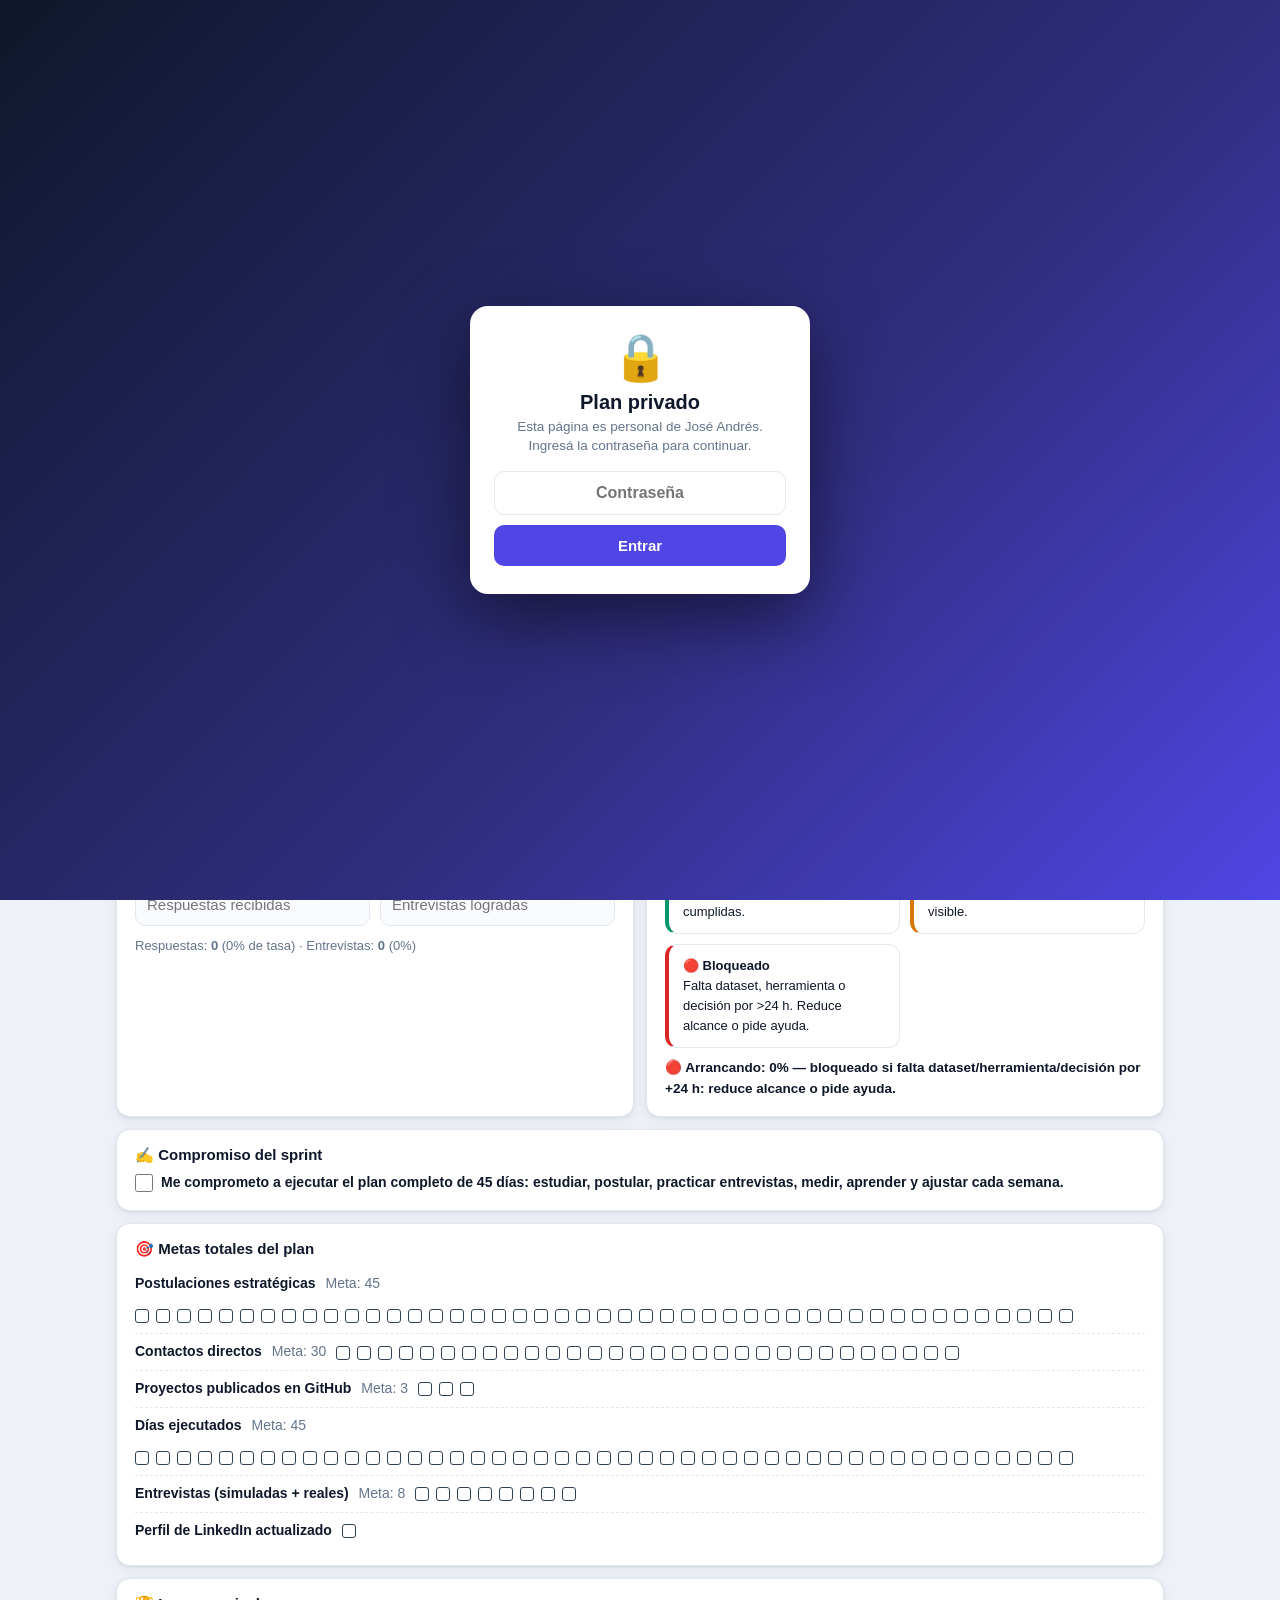
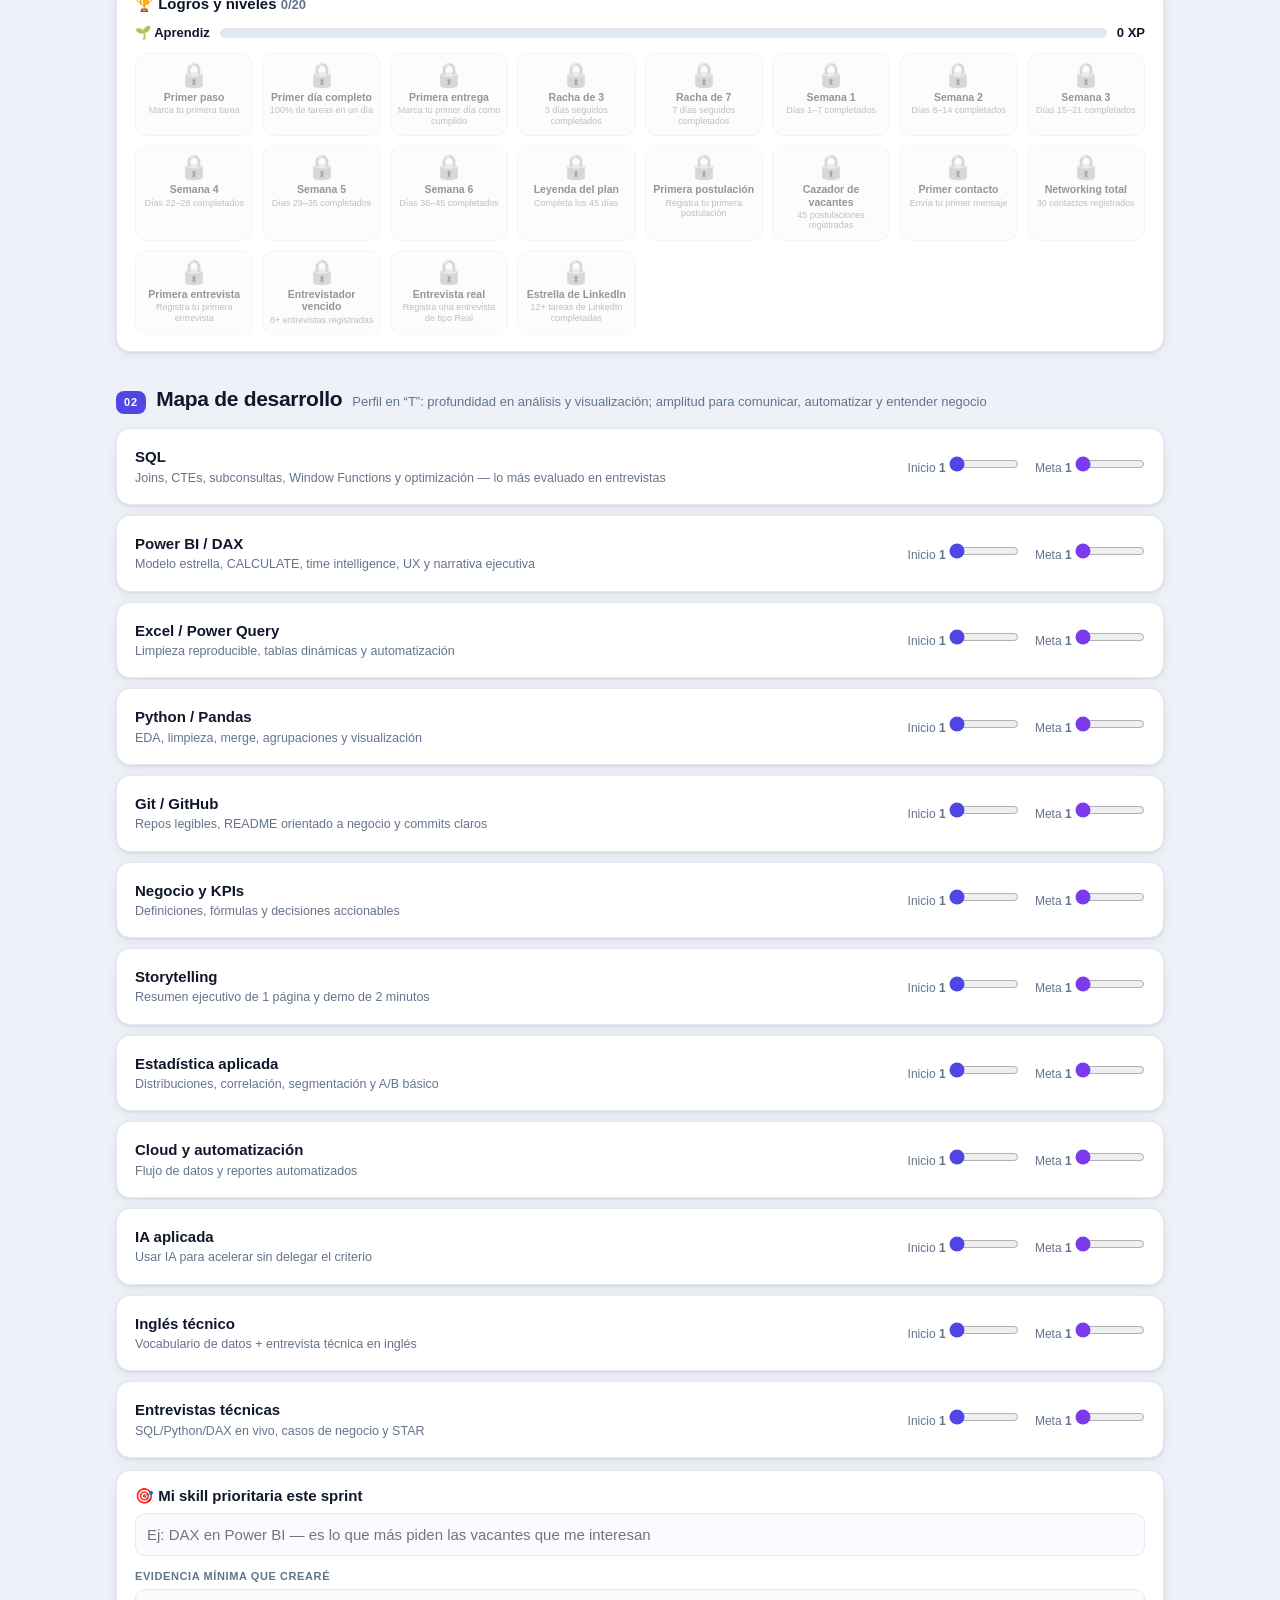
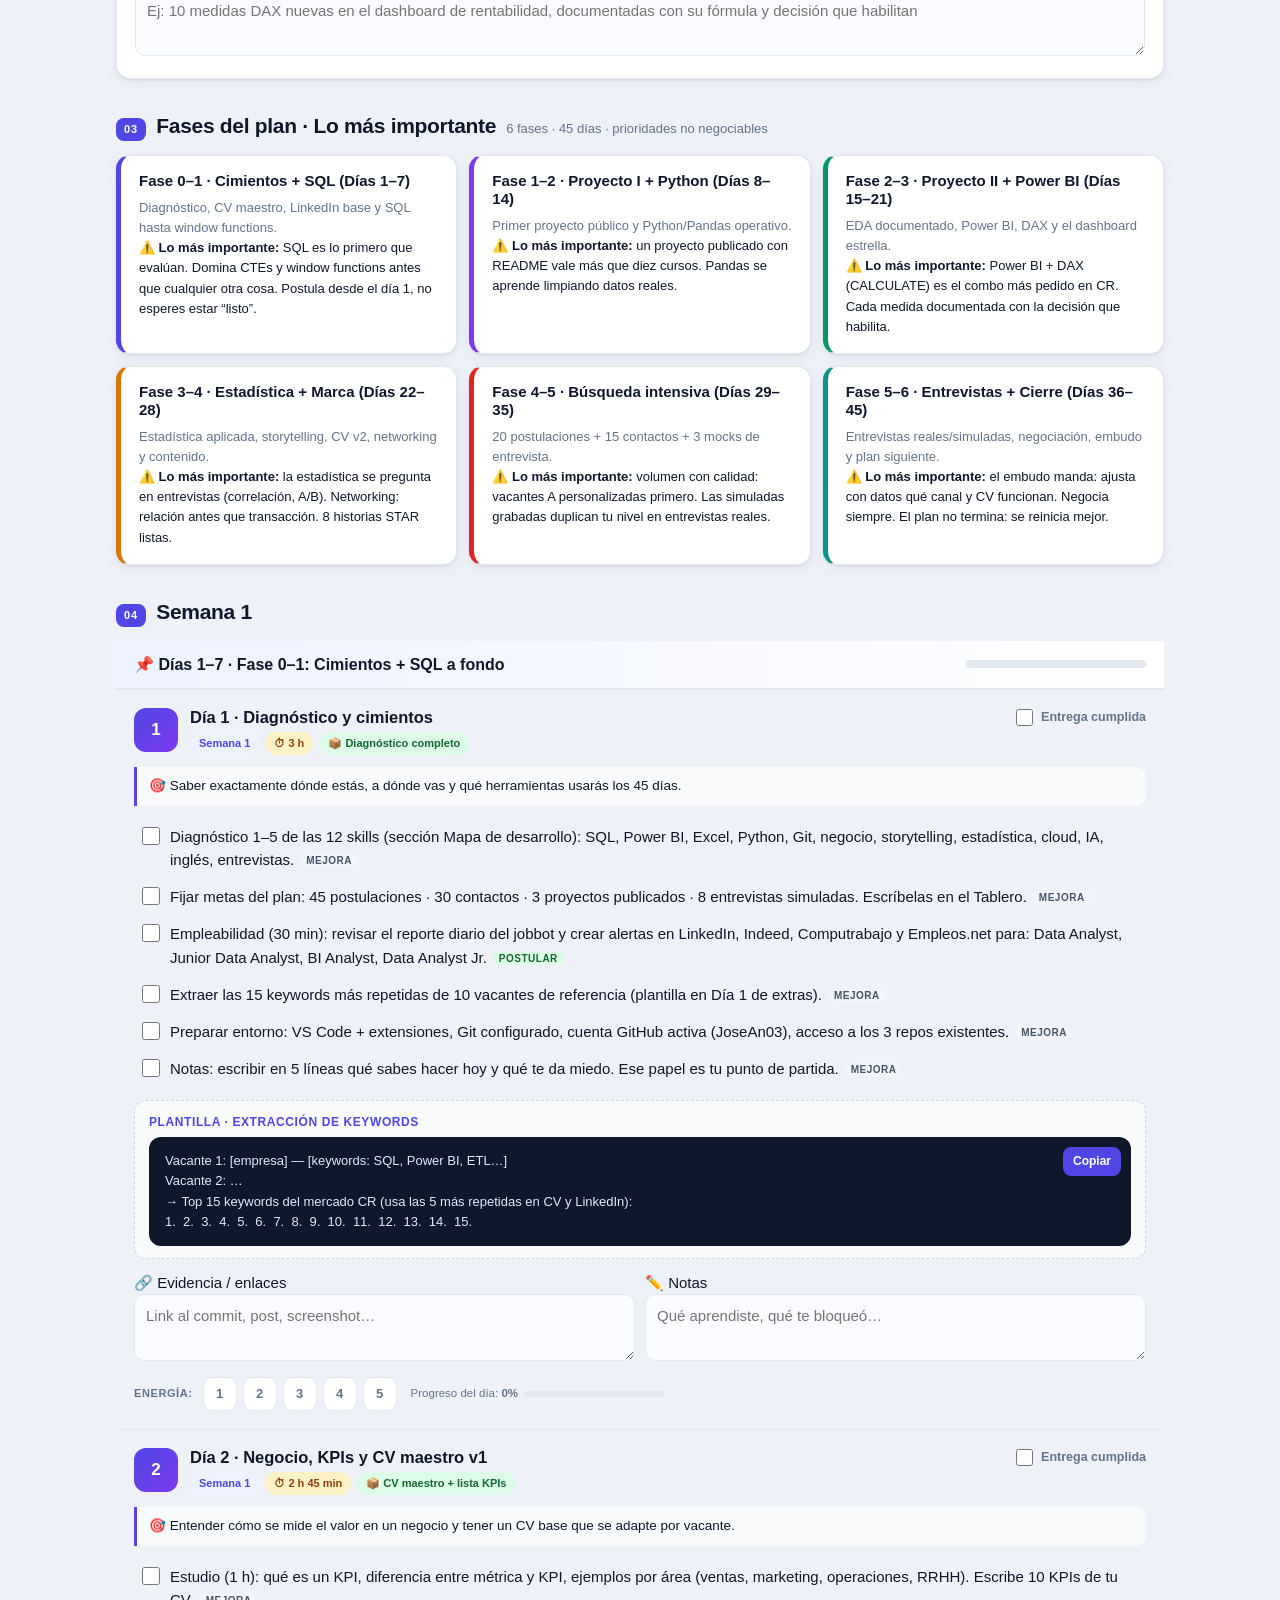
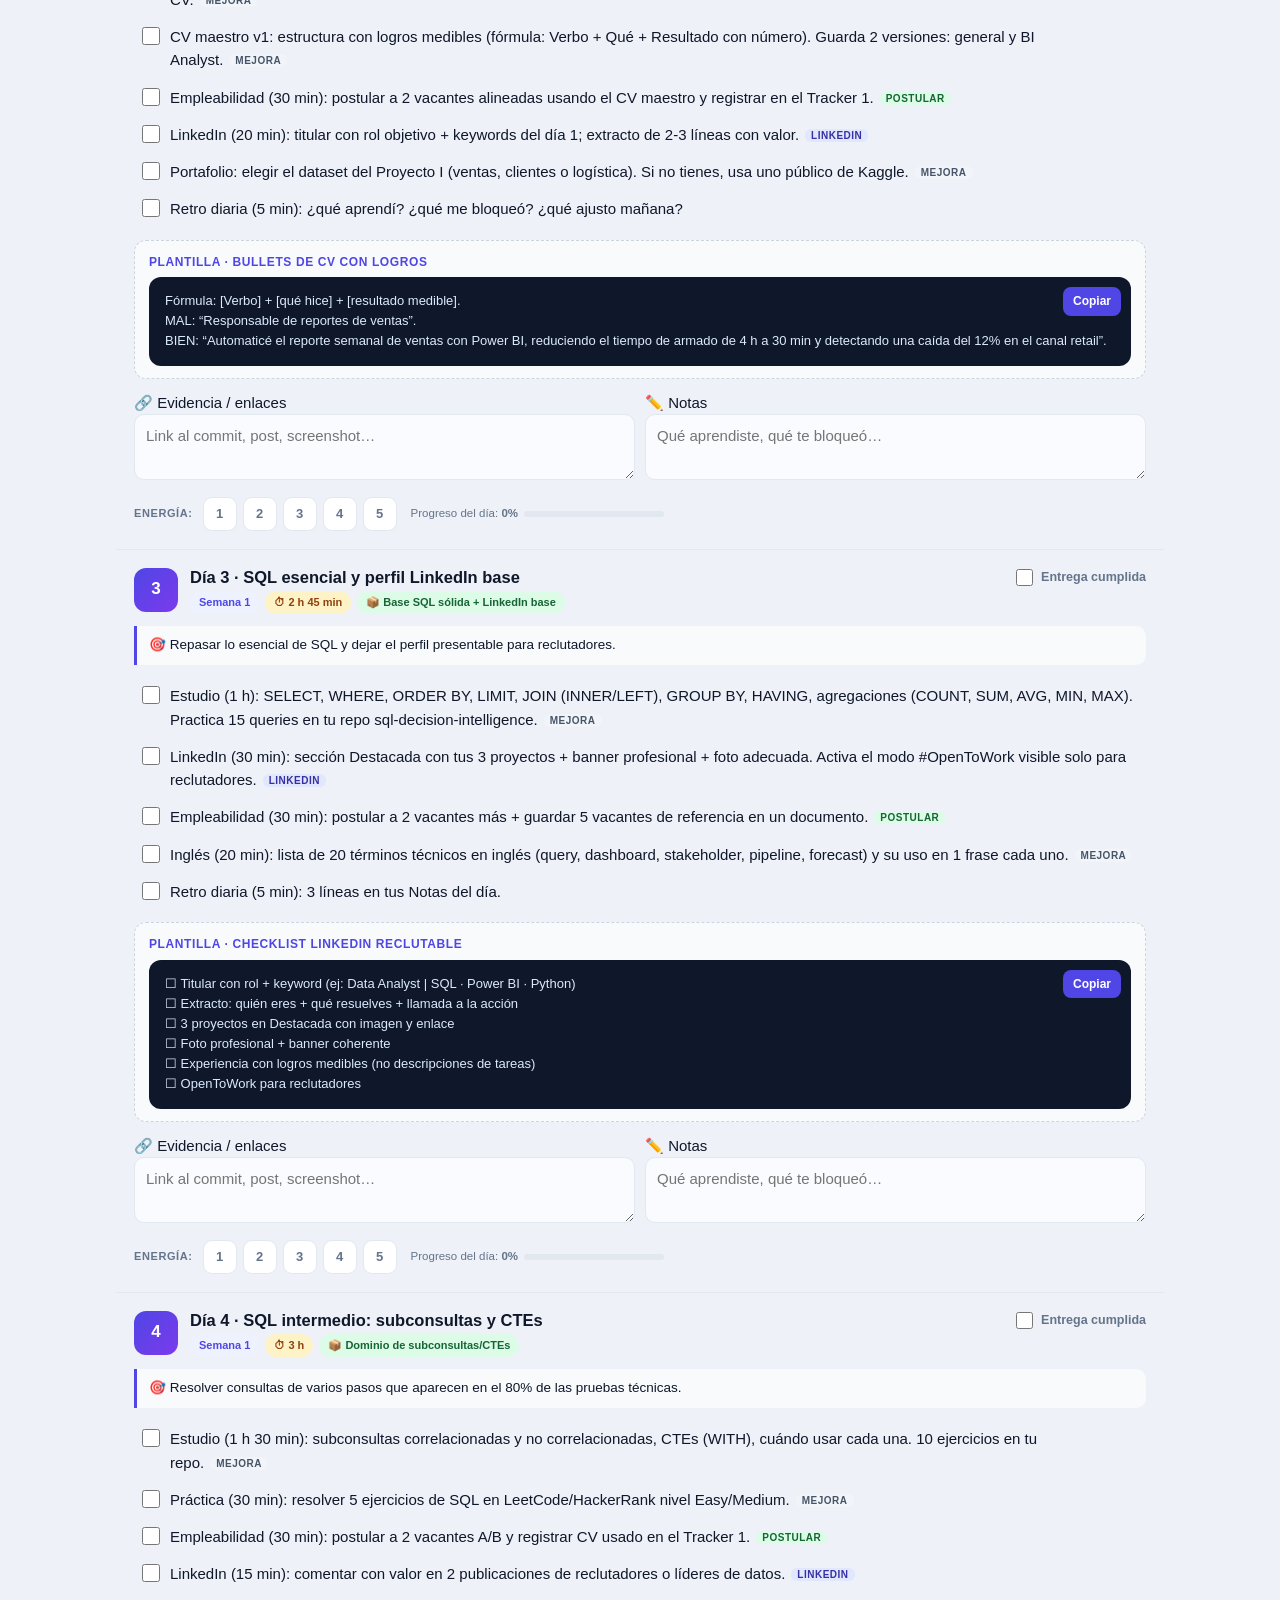
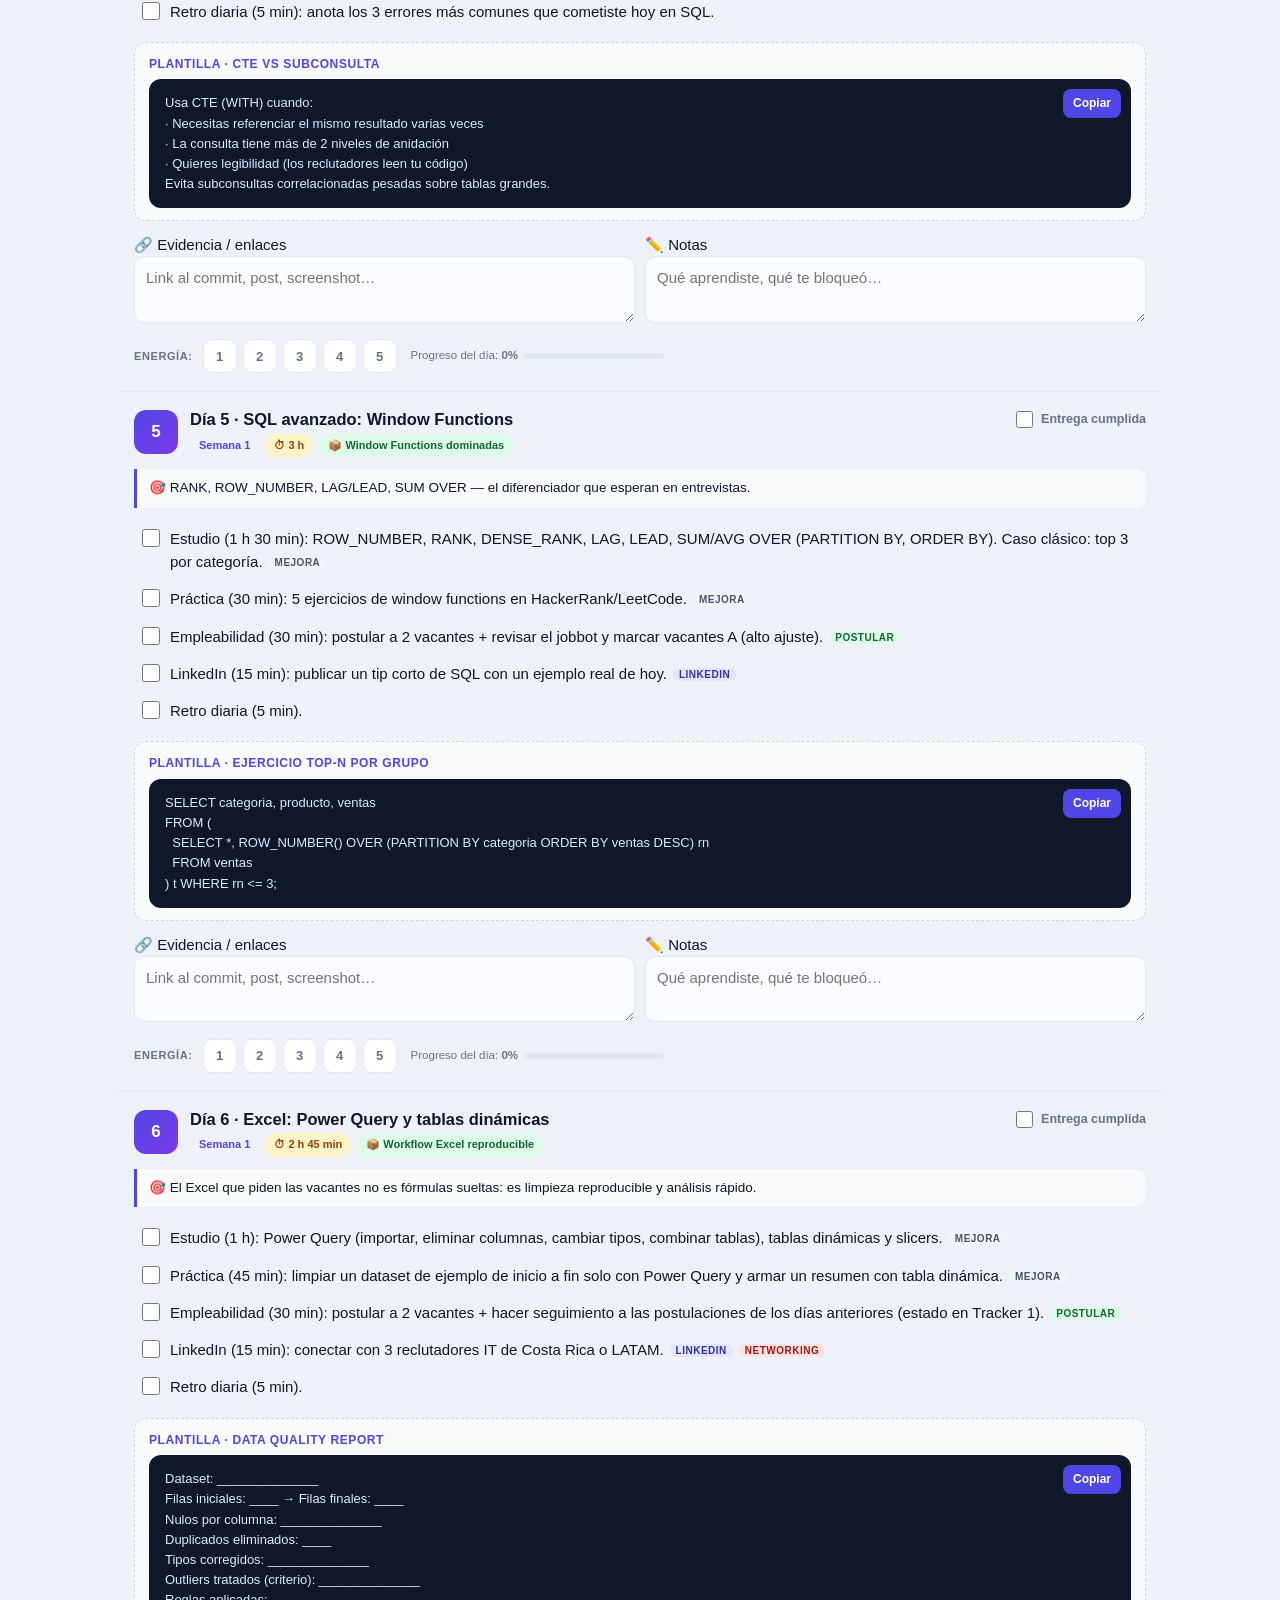
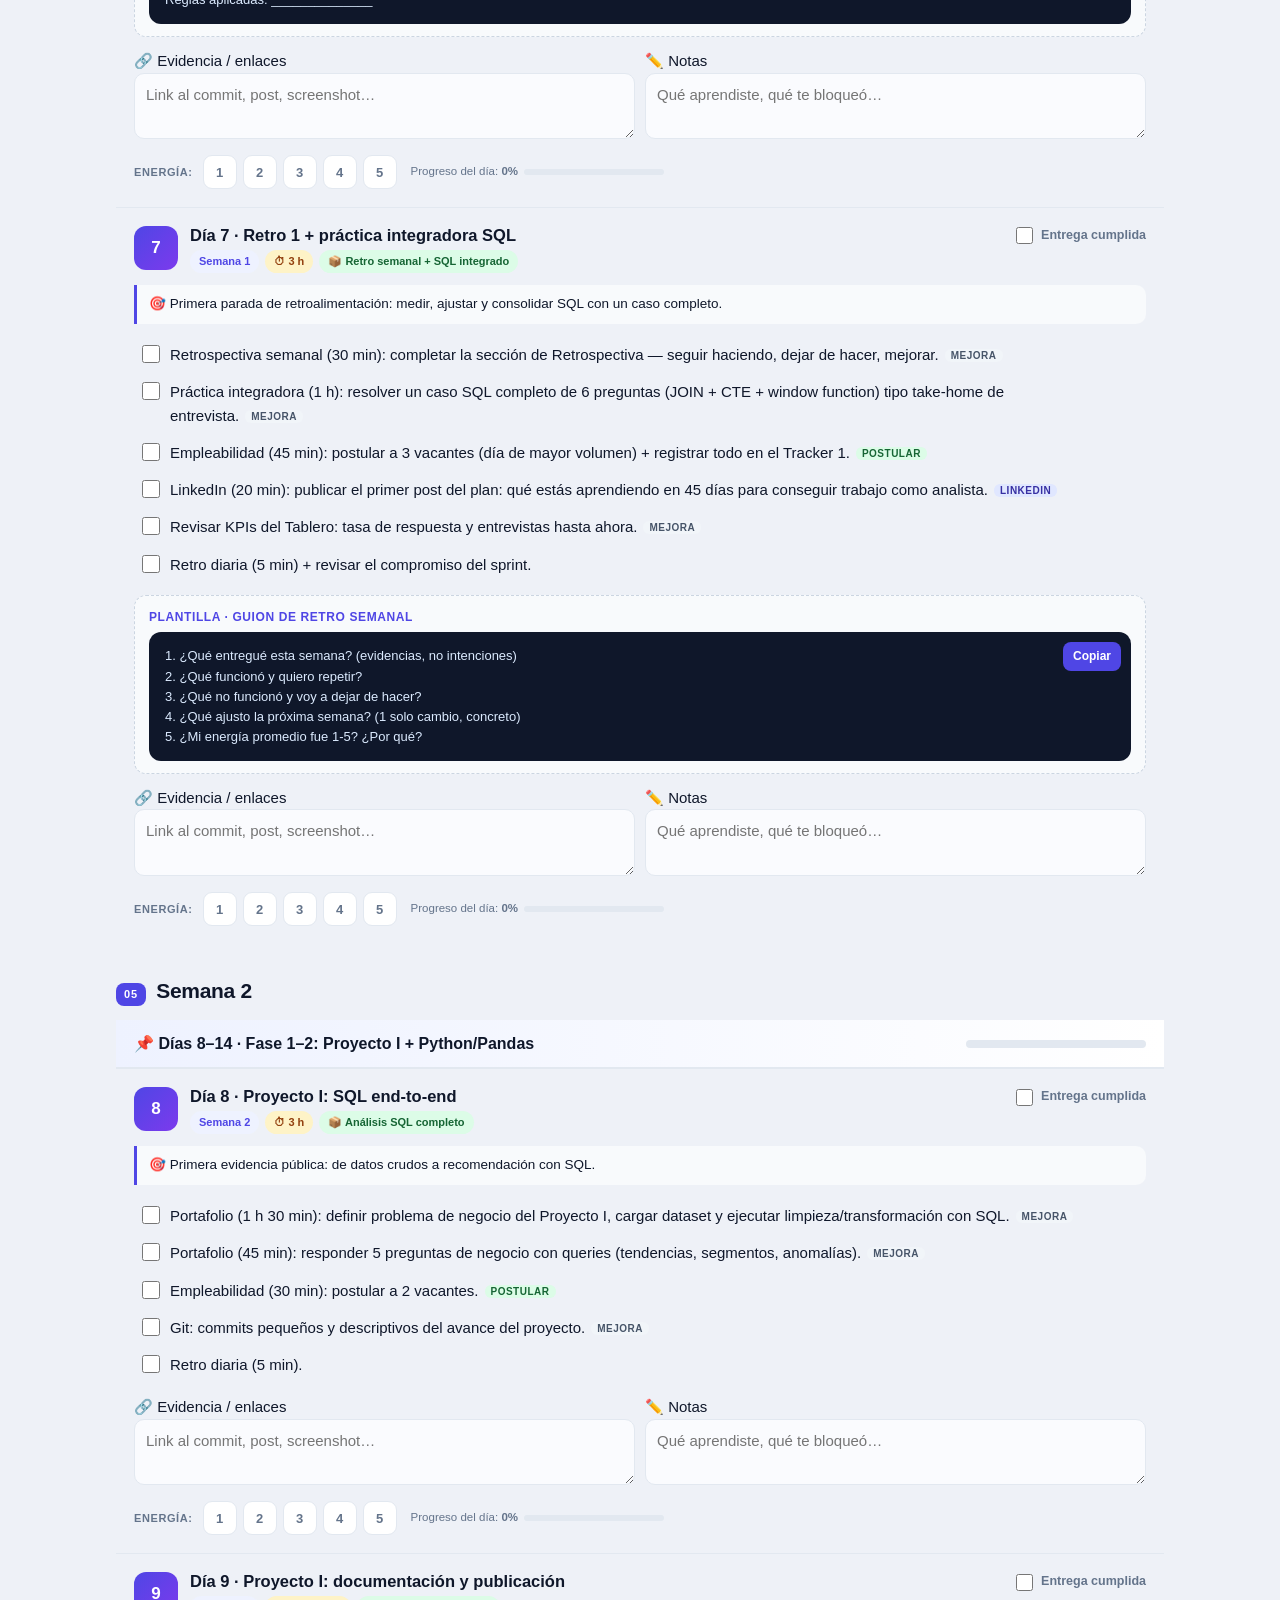
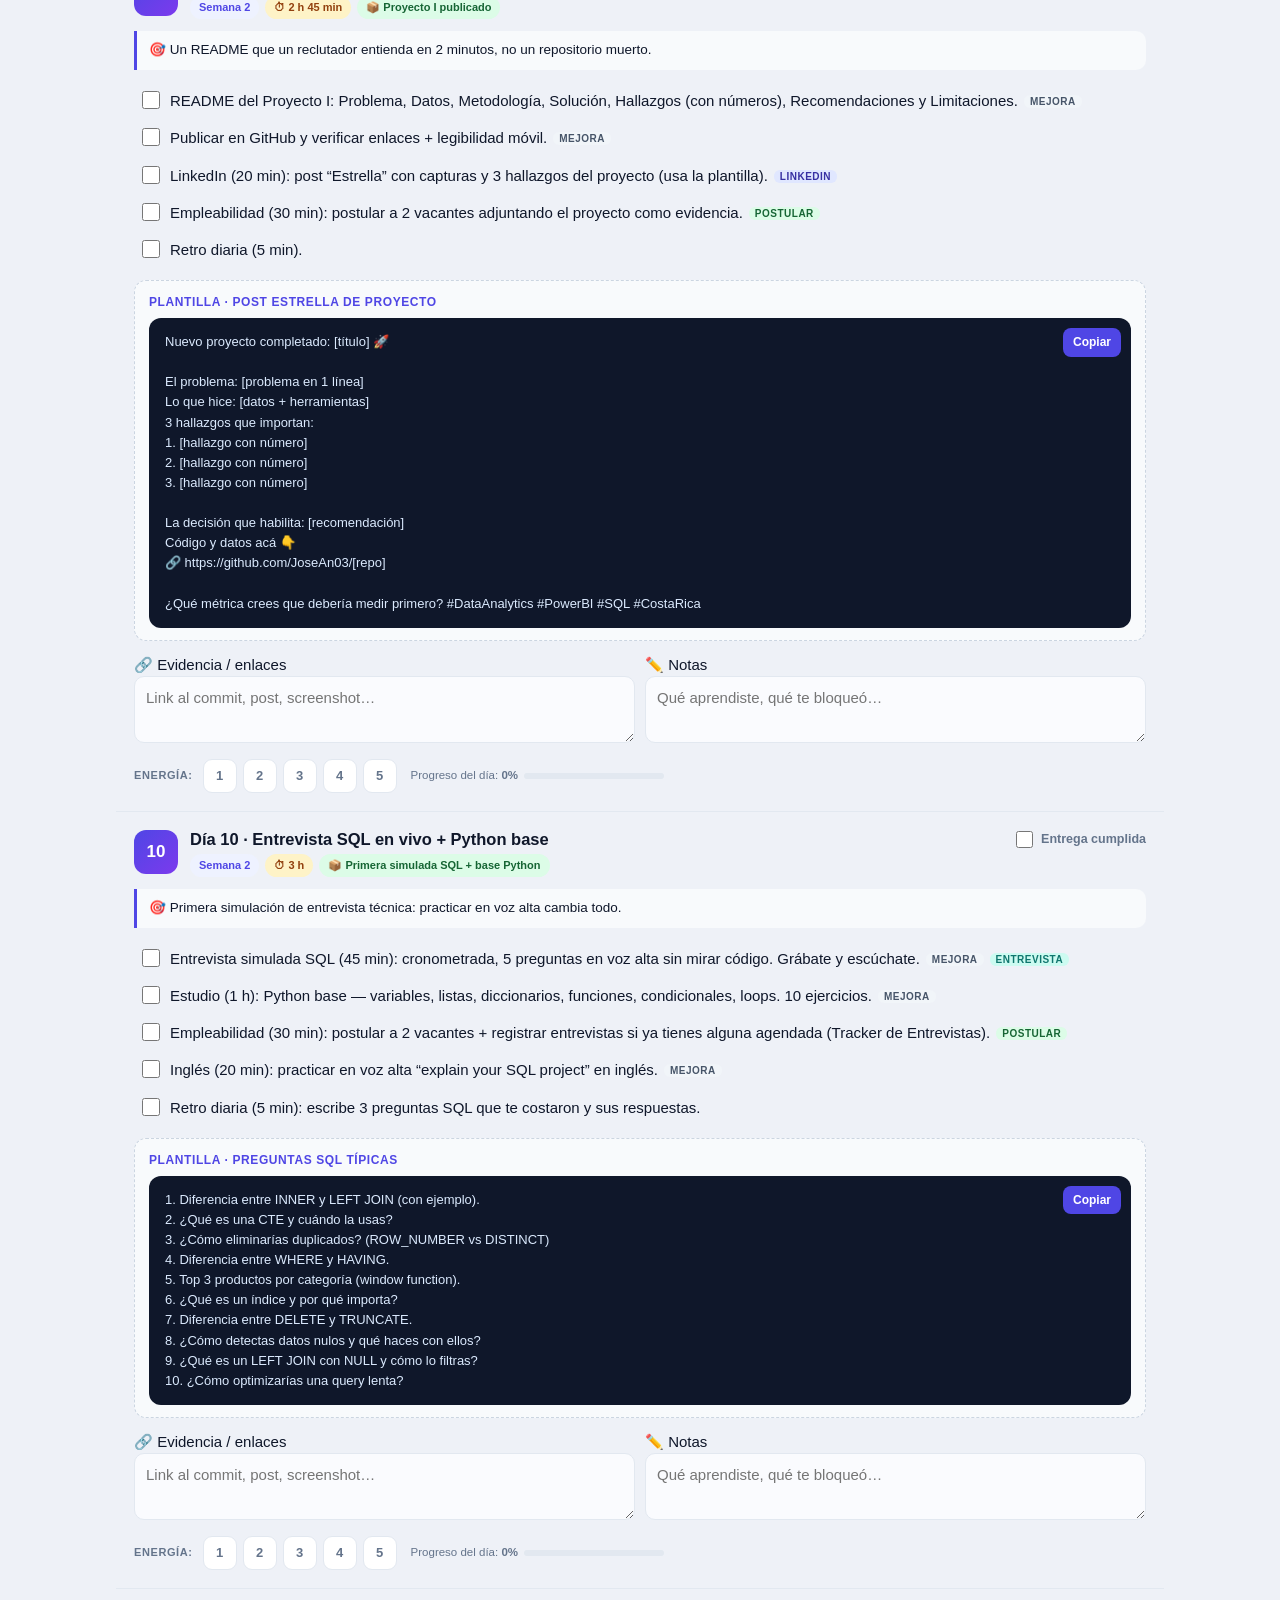
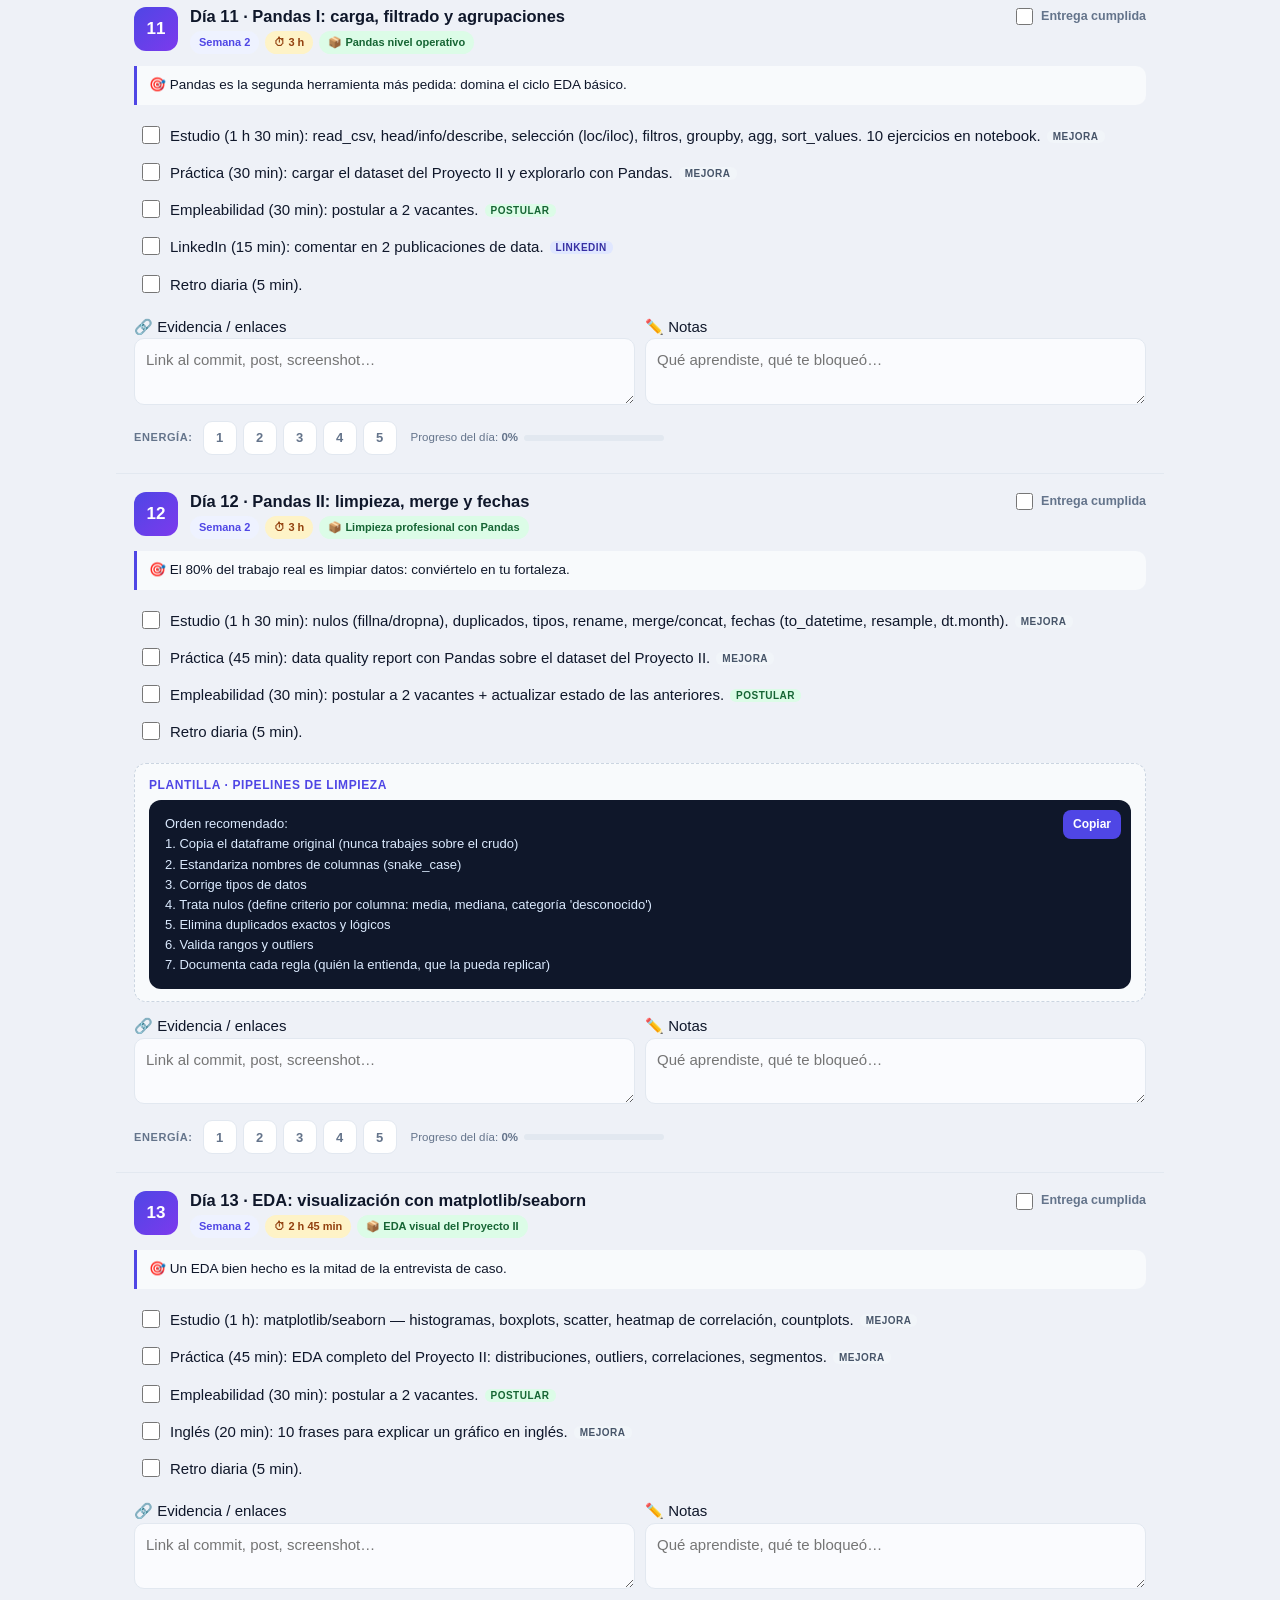
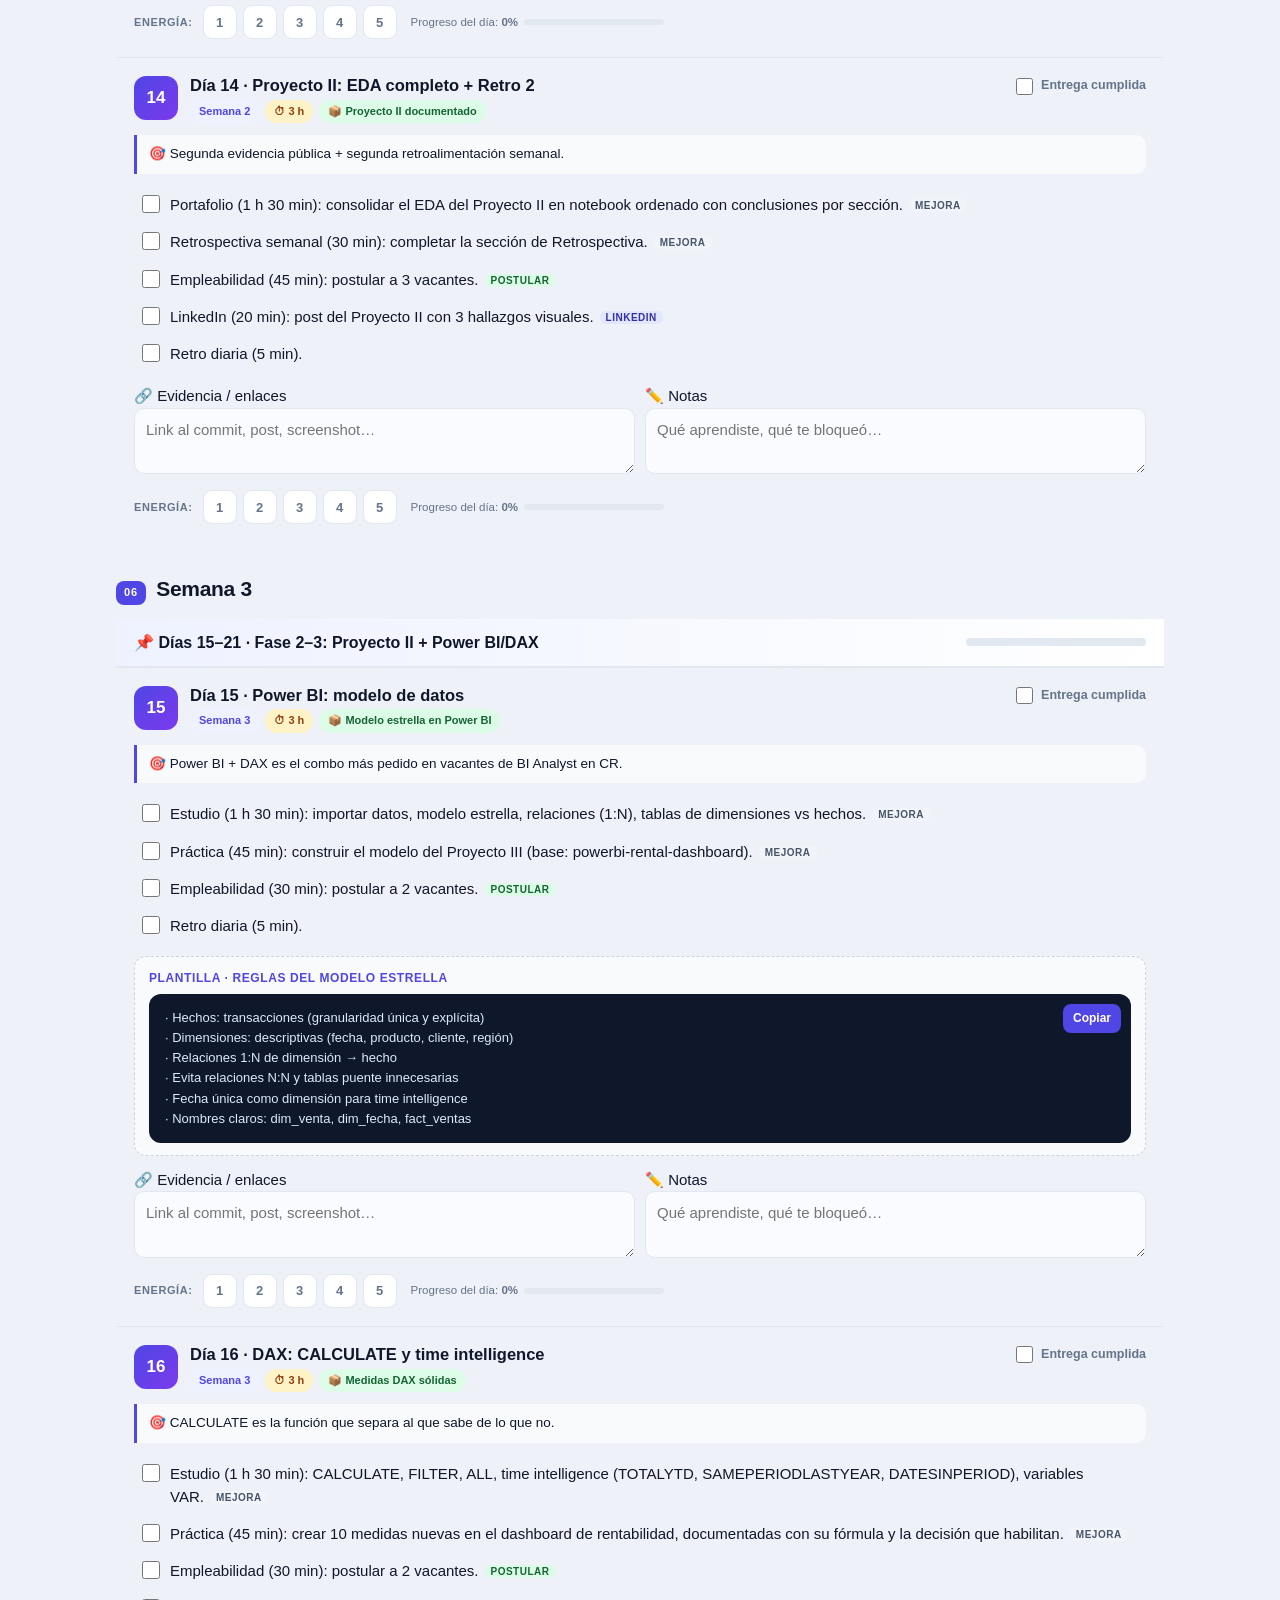
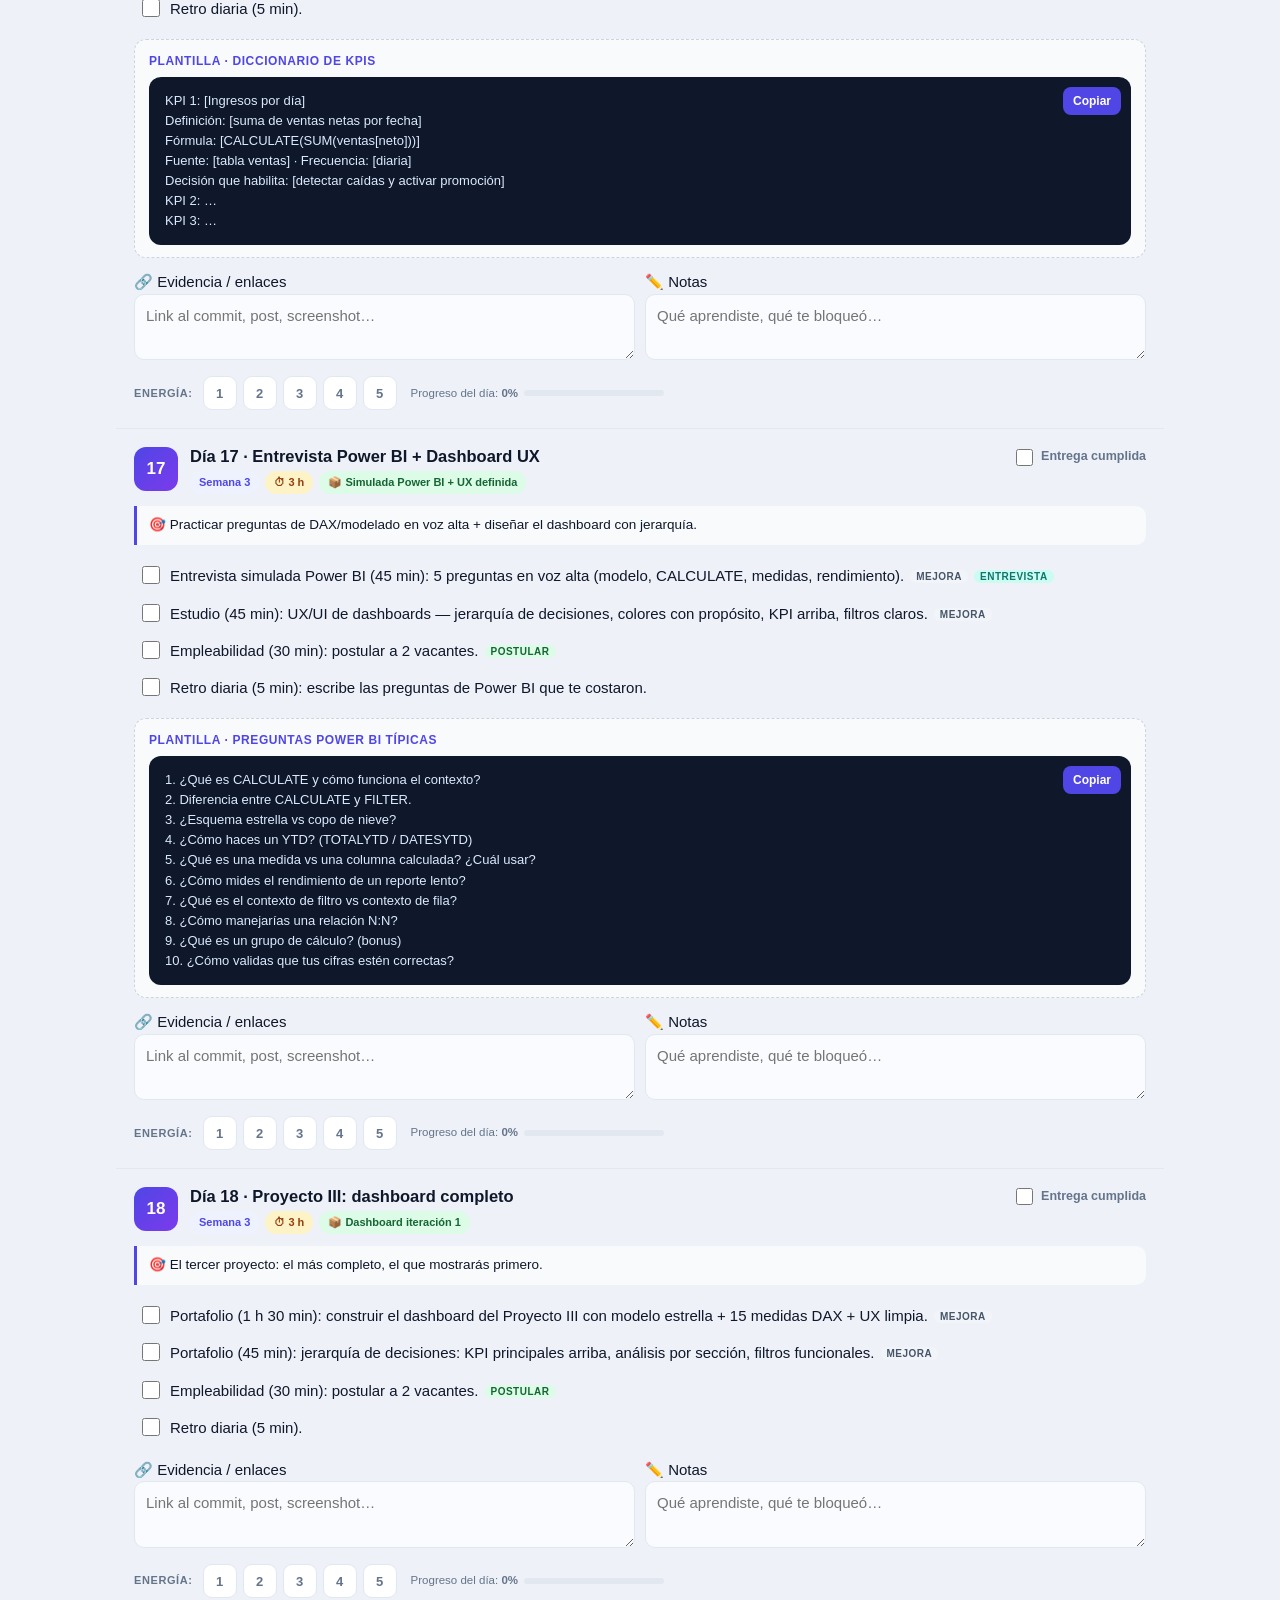
==== index.html @ 8180ec8c "Restaurar sitio plan-analista-datos (plan ejecutivo 45 días, versión autocontenida)" ====
<!DOCTYPE html>
<html lang="es">
<head>
<meta charset="utf-8"/>
<meta name="viewport" content="width=device-width, initial-scale=1"/>
<title>Plan Ejecutivo Completo · Analista de Datos — 45 Días</title>
<style>
:root{
  --bg:#eef1f7; --card:#ffffff; --ink:#0f172a; --muted:#64748b; --line:#e2e8f0;
  --brand:#4f46e5; --brand2:#7c3aed; --soft:#eef2ff; --ok:#059669; --warn:#d97706; --bad:#dc2626;
  --radius:14px; --shadow:0 1px 3px rgba(15,23,42,.08),0 4px 14px rgba(15,23,42,.05);
}
*{box-sizing:border-box; margin:0; padding:0}
html{scroll-behavior:smooth}
body{font:15px/1.55 -apple-system,BlinkMacSystemFont,"Segoe UI",Roboto,Helvetica,Arial,sans-serif; background:var(--bg); color:var(--ink); padding-bottom:90px}
h1,h2,h3,h4{line-height:1.2}
a{color:var(--brand); text-decoration:none}
.wrap{max-width:1080px; margin:0 auto; padding:0 16px}

/* ---------- Top bar ---------- */
.topbar{position:sticky; top:0; z-index:50; background:rgba(255,255,255,.92); backdrop-filter:blur(8px); border-bottom:1px solid var(--line)}
.topbar .wrap{display:flex; align-items:center; gap:12px; padding-top:8px; padding-bottom:8px; overflow-x:auto}
.brand{font-weight:800; font-size:14px; white-space:nowrap; color:var(--brand)}
.brand small{display:block; font-weight:600; color:var(--muted); font-size:10.5px; letter-spacing:.4px}
.nav{display:flex; gap:4px; flex:1}
.nav a{font-size:12.5px; font-weight:600; color:var(--muted); padding:6px 10px; border-radius:8px; white-space:nowrap}
.nav a:hover{background:var(--soft); color:var(--brand)}
#pctWrap{white-space:nowrap; display:flex; align-items:center; gap:8px; font-size:12px; font-weight:700; color:var(--brand)}
.ring{width:38px; height:38px; border-radius:50%; background:conic-gradient(var(--brand) calc(var(--p,0)*1%), #e2e8f0 0); display:grid; place-items:center; flex:none}
.ring b{width:28px; height:28px; border-radius:50%; background:#fff; display:grid; place-items:center; font-size:10.5px; color:var(--ink)}

/* ---------- Cover ---------- */
.cover{margin:20px 0 24px; border-radius:20px; overflow:hidden; background:linear-gradient(135deg,#312e81 0%,#4f46e5 45%,#7c3aed 100%); color:#fff; box-shadow:var(--shadow)}
.cover-in{padding:30px 28px}
.cover .kicker{font-size:11px; letter-spacing:2px; font-weight:700; text-transform:uppercase; opacity:.75}
.cover h1{font-size:clamp(26px,4.5vw,40px); margin:8px 0 6px; font-weight:800}
.cover p.sub{max-width:640px; opacity:.92; font-size:15px}
.cover .rule{margin-top:14px; padding:12px 14px; border-radius:12px; background:rgba(255,255,255,.12); border:1px solid rgba(255,255,255,.25); font-size:14px; font-style:italic}
.cover .meta{display:grid; grid-template-columns:repeat(auto-fit,minmax(150px,1fr)); gap:10px; margin-top:16px}
.metabox{background:rgba(255,255,255,.1); border:1px solid rgba(255,255,255,.22); border-radius:12px; padding:10px 12px}
.metabox label{display:block; font-size:10px; letter-spacing:1px; text-transform:uppercase; opacity:.7; font-weight:700}
.metabox input{width:100%; background:transparent; border:0; color:#fff; font-weight:700; font-size:14px; margin-top:2px; outline:none}
.metabox input::placeholder{color:rgba(255,255,255,.5)}
.links{display:flex; flex-wrap:wrap; gap:8px; margin-top:14px}
.links a{background:rgba(255,255,255,.14); border:1px solid rgba(255,255,255,.3); color:#fff; padding:7px 12px; border-radius:999px; font-size:12.5px; font-weight:600}
.links a:hover{background:#fff; color:var(--brand)}

/* ---------- Sections ---------- */
section{margin:34px 0}
.sec-head{display:flex; align-items:baseline; gap:10px; margin-bottom:14px}
.sec-head h2{font-size:21px; font-weight:800; letter-spacing:-.3px}
.sec-head .n{font-size:11px; font-weight:800; color:#fff; background:var(--brand); border-radius:8px; padding:3px 8px; letter-spacing:1px}
.sec-head .desc{color:var(--muted); font-size:13px}

/* KPI cards */
.kpis{display:grid; grid-template-columns:repeat(auto-fit,minmax(210px,1fr)); gap:12px}
.kpi{background:var(--card); border:1px solid var(--line); border-radius:var(--radius); padding:14px 16px; box-shadow:var(--shadow)}
.kpi .lab{font-size:11px; font-weight:700; letter-spacing:.8px; text-transform:uppercase; color:var(--muted)}
.kpi .big{font-size:26px; font-weight:800; margin-top:2px}
.kpi .big small{font-size:14px; color:var(--muted); font-weight:600}
.kpi .bar{height:7px; border-radius:99px; background:#e2e8f0; margin-top:8px; overflow:hidden}
.kpi .bar i{display:block; height:100%; border-radius:99px; background:var(--brand); width:0%; transition:width .3s}
.kpi.good .bar i{background:var(--ok)} .kpi.warn .bar i{background:var(--warn)}
.kpi .goal{font-size:11.5px; color:var(--muted); margin-top:5px}

.grid2{display:grid; grid-template-columns:1fr 1fr; gap:12px}
@media(max-width:760px){.grid2{grid-template-columns:1fr}}
.card{background:var(--card); border:1px solid var(--line); border-radius:var(--radius); padding:16px 18px; box-shadow:var(--shadow)}
.card h3{font-size:15px; margin-bottom:8px}
.card label{display:block; font-size:11px; font-weight:700; letter-spacing:.6px; text-transform:uppercase; color:var(--muted); margin:12px 0 4px}
.field{width:100%; border:1px solid var(--line); border-radius:10px; padding:9px 11px; font:inherit; background:#fafbfe; color:var(--ink); outline:none}
.field:focus{border-color:var(--brand); background:#fff}
textarea.field{min-height:64px; resize:vertical}
table.t{width:100%; border-collapse:collapse; font-size:13.5px}
table.t th{font-size:10.5px; text-transform:uppercase; letter-spacing:.6px; color:var(--muted); text-align:left; padding:8px 8px; border-bottom:2px solid var(--line); white-space:nowrap}
table.t td{padding:6px 8px; border-bottom:1px solid var(--line); vertical-align:middle}
table.t input[type=text],table.t input[type=date],table.t select{width:100%; border:1px solid transparent; background:transparent; font:inherit; padding:6px 6px; border-radius:8px; outline:none; color:var(--ink)}
table.t input:focus,table.t select:focus{border-color:var(--brand); background:#fafbfe}
.btn{border:0; border-radius:10px; font:inherit; font-weight:700; cursor:pointer; padding:9px 14px; background:var(--brand); color:#fff; font-size:13.5px}
.btn:hover{filter:brightness(1.08)}
.btn.ghost{background:#fff; color:var(--brand); border:1.5px solid var(--brand)}
.btn.ok{background:var(--ok)}
.btn.danger{background:#fff; color:var(--bad); border:1.5px solid var(--bad)}
.btn.sm{padding:5px 10px; font-size:12px; border-radius:8px}
.toolbar{display:flex; flex-wrap:wrap; gap:8px; margin:14px 0}

/* ---------- Days ---------- */
.week{border-radius:18px; overflow:hidden; border:1px solid var(--line); background:var(--card); box-shadow:var(--shadow); margin-bottom:20px}
.week-head{padding:14px 18px; background:linear-gradient(90deg,var(--soft),#fff); border-bottom:1px solid var(--line); display:flex; align-items:center; justify-content:space-between; gap:10px; flex-wrap:wrap}
.week-head h3{font-size:16px; font-weight:800}
.week-head .wbar{width:180px; height:8px; border-radius:99px; background:#e2e8f0; overflow:hidden}
.week-head .wbar i{display:block; height:100%; background:var(--brand); border-radius:99px; width:0%; transition:width .3s}
.day{border-top:1px solid var(--line); padding:18px}
.day:first-of-type{border-top:0}
.day-head{display:flex; align-items:flex-start; gap:12px; flex-wrap:wrap}
.day-num{width:44px; height:44px; border-radius:12px; background:linear-gradient(135deg,var(--brand),var(--brand2)); color:#fff; display:grid; place-items:center; font-weight:800; font-size:17px; flex:none}
.day-head h4{font-size:16.5px; font-weight:800}
.day-head .tags{display:flex; gap:6px; flex-wrap:wrap; margin-top:4px}
.chip{font-size:11px; font-weight:700; border-radius:999px; padding:3px 9px; background:var(--soft); color:var(--brand)}
.chip.time{background:#fef3c7; color:#92400e}
.chip.out{background:#dcfce7; color:#166534}
.chip.done{background:var(--ok); color:#fff}
.done-box{margin-left:auto; display:flex; align-items:center; gap:8px; font-size:12.5px; font-weight:700; color:var(--muted)}
.result{margin:12px 0; font-size:13.5px; background:#f8fafc; border-left:3px solid var(--brand); padding:9px 12px; border-radius:0 10px 10px 0}
.clist{list-style:none; margin-top:8px}
.clist li{display:flex; gap:10px; align-items:flex-start; padding:7px 8px; border-radius:10px; cursor:pointer}
.clist li:hover{background:#f8fafc}
.clist input{width:18px; height:18px; margin-top:2px; accent-color:var(--brand); flex:none; cursor:pointer}
.clist .it{flex:1}
.clist .tag{font-size:10px; font-weight:800; letter-spacing:.5px; text-transform:uppercase; border-radius:6px; padding:1px 6px; margin-left:6px; vertical-align:1px}
.tag.li{background:#e0e7ff; color:#3730a3}
.tag.app{background:#dcfce7; color:#166534}
.tag.net{background:#fee2e2; color:#991b1b}
.tag.ent{background:#ccfbf1;color:#0f766e}
  .tag.ex{background:#f1f5f9; color:#475569}
.clist li.off .it{color:var(--muted); text-decoration:line-through}
.extra{margin-top:12px; background:#f8fafc; border:1px dashed #cbd5e1; border-radius:12px; padding:12px 14px}
.extra h5{font-size:12px; font-weight:800; letter-spacing:.6px; text-transform:uppercase; color:var(--brand); margin-bottom:6px}
.energy{display:flex; gap:6px; margin-top:10px; align-items:center}
.energy label{font-size:11px; font-weight:700; text-transform:uppercase; color:var(--muted); letter-spacing:.6px; margin-right:4px}
.energy button{width:34px; height:34px; border-radius:9px; border:1.5px solid var(--line); background:#fff; font-weight:800; color:var(--muted); cursor:pointer; font-size:13px}
.energy button.on{background:var(--brand); border-color:var(--brand); color:#fff}
.day-foot{display:grid; grid-template-columns:1fr 1fr; gap:10px; margin-top:12px}
@media(max-width:760px){.day-foot{grid-template-columns:1fr}}

/* templates */
.tpl{background:#0f172a; color:#dbeafe; border-radius:12px; padding:14px 16px; font-size:13px; white-space:pre-wrap; position:relative; margin-top:6px}
.tpl .copy{position:absolute; top:10px; right:10px}
pre{font-family:inherit; white-space:pre-wrap}

/* semaforo */
.sema{display:grid; grid-template-columns:repeat(auto-fit,minmax(200px,1fr)); gap:10px}
.sema .st{border-radius:12px; padding:11px 14px; font-size:13px; border:1px solid var(--line); background:var(--card)}
.sema .st b{display:block; font-size:13px}
.sema .green{border-left:4px solid var(--ok)} .sema .yellow{border-left:4px solid var(--warn)} .sema .red{border-left:4px solid var(--bad)}

footer{margin-top:40px; text-align:center; color:var(--muted); font-size:12.5px}


/* metas totales */
.metas .meta{display:flex; align-items:center; gap:10px; flex-wrap:wrap; padding:7px 0; border-bottom:1px dashed var(--line); font-size:14px}
.metas .meta:last-child{border-bottom:0}
.sq{display:inline-block; width:14px; height:14px; border:1.5px solid #334155; border-radius:3px; margin-right:7px; vertical-align:middle}
@media print{
  .sq{width:12px; height:12px; border-width:1.2px; margin-right:6px}
  textarea.field{min-height:30px !important; border:none !important; border-bottom:1.5px dashed #94a3b8 !important; border-radius:0 !important; background:transparent !important; padding:3px 2px !important; resize:none !important; overflow:hidden}
  input.field{border:none !important; border-bottom:1.5px dashed #94a3b8 !important; border-radius:0 !important; background:transparent !important}
}


/* ===== GAMIFICACIÓN ===== */
.toast-wrap{position:fixed; top:14px; left:50%; transform:translateX(-50%); z-index:999; display:flex; flex-direction:column; gap:8px; align-items:center; pointer-events:none}
.toast{background:#0f172a; color:#fff; border-radius:12px; padding:10px 18px; font-size:14px; font-weight:700; box-shadow:0 8px 24px rgba(15,23,42,.35); animation:tSlide .35s ease; border:1px solid rgba(255,255,255,.12); max-width:90vw; text-align:center}
.toast.gold{background:linear-gradient(135deg,#92400e,#b45309); border-color:#fbbf24}
.toast.lv{background:linear-gradient(135deg,#312e81,#4f46e5); border-color:#818cf8}
@keyframes tSlide{from{opacity:0; transform:translateY(-14px) scale(.95)} to{opacity:1; transform:translateY(0) scale(1)}}
.confetti{position:fixed; top:-14px; z-index:998; pointer-events:none; border-radius:2px; animation:cfFall linear forwards}
@keyframes cfFall{to{transform:translateY(110vh) rotate(720deg); opacity:.9}}
.lvl-chip{background:linear-gradient(135deg,#312e81,#4f46e5); color:#fff; border-radius:999px; padding:3px 10px; font-size:11.5px; font-weight:800; white-space:nowrap}
.xpbar{width:90px; height:8px; border-radius:99px; background:#e2e8f0; overflow:hidden; flex:none}
.xpbar i{display:block; height:100%; width:0%; background:linear-gradient(90deg,#4f46e5,#7c3aed); border-radius:99px; transition:width .4s}
.streak-chip{background:#fff7ed; color:#c2410c; border:1px solid #fed7aa; border-radius:999px; padding:3px 9px; font-size:11.5px; font-weight:800; white-space:nowrap}
.badge-grid{display:grid; grid-template-columns:repeat(auto-fill,minmax(105px,1fr)); gap:9px; margin-top:10px}
.badge{background:#f8fafc; border:1.5px solid var(--line); border-radius:12px; padding:9px 6px; text-align:center; transition:transform .15s}
.badge .ico{font-size:24px; line-height:1}
.badge .bn{font-size:10.5px; font-weight:700; color:var(--ink); margin-top:4px; line-height:1.2}
.badge .bd{font-size:9px; color:var(--muted); margin-top:2px; line-height:1.15}
.badge.locked{filter:grayscale(1); opacity:.45}
.badge.unlocked{border-color:#fbbf24; background:linear-gradient(180deg,#fffbeb,#fff); box-shadow:0 2px 8px rgba(217,119,6,.18)}
.badge.unlocked .ico{animation:bdPop .5s ease}
@keyframes bdPop{0%{transform:scale(.4)} 60%{transform:scale(1.25)} 100%{transform:scale(1)}}
.xp-line{margin-top:10px; display:flex; align-items:center; gap:10px; font-size:13px; font-weight:700; color:var(--ink)}
.xp-line .xbar{flex:1; height:10px; border-radius:99px; background:#e2e8f0; overflow:hidden}
.xp-line .xbar i{display:block; height:100%; background:linear-gradient(90deg,#4f46e5,#7c3aed,#d946ef); border-radius:99px; transition:width .4s}


/* ===== MÓVIL MEJORADO ===== */
@media(max-width:640px){
  body{font-size:14px; padding-bottom:60px}
  .cover-in{padding:20px 16px}
  .cover h1{font-size:24px}
  .nav a{font-size:11.5px; padding:6px 8px}
  #gamWrap{gap:5px}
  .xpbar{width:54px}
  input[type=checkbox]{width:22px !important; height:22px !important; accent-color:var(--brand); flex:none}
  .btn{padding:10px 14px; font-size:13.5px}
  .btn.sm{padding:9px 12px}
  .day{padding:12px}
  .day-head{flex-wrap:wrap}
  .day-num{width:38px; height:38px; font-size:16px}
  .energy button{width:40px; height:40px; font-size:15px}
  .clist li{padding:9px 6px; font-size:13.5px}
  .badge-grid{grid-template-columns:repeat(auto-fill,minmax(88px,1fr)); gap:7px}
  .kpis{grid-template-columns:1fr}
  .grid2{grid-template-columns:1fr !important}
  .metas .meta{font-size:13px}
  .sq{width:12px; height:12px; margin-right:5px}
  input.field, textarea.field, select, input[type=date], input[type=text]{font-size:16px}
  .t input, .t select{font-size:13px; max-width:100%}
  .sec-head h2{font-size:18px}
  .sec-head{flex-wrap:wrap}
  .week-head h3{font-size:14px}
  .toast{font-size:13px; padding:9px 14px}
  .day-foot{grid-template-columns:1fr}
}


/* ===== CANDADO PRIVADO ===== */
#lockScreen{position:fixed; inset:0; z-index:99999; background:linear-gradient(135deg,#0f172a 0%,#312e81 60%,#4f46e5 100%); display:flex; align-items:center; justify-content:center; padding:20px}
#lockScreen .box{background:#fff; border-radius:18px; padding:28px 24px; max-width:340px; width:100%; text-align:center; box-shadow:0 24px 70px rgba(0,0,0,.5); animation:lockIn .4s ease}
@keyframes lockIn{from{opacity:0; transform:translateY(16px) scale(.96)} to{opacity:1; transform:none}}
#lockScreen.shake .box{animation:lockShake .4s ease}
@keyframes lockShake{0%,100%{transform:translateX(0)} 20%{transform:translateX(-10px)} 40%{transform:translateX(9px)} 60%{transform:translateX(-7px)} 80%{transform:translateX(5px)}}
@media print{#lockScreen{display:none !important}}

/* print */
@media print{
  body{background:#fff; padding:0}
  .topbar,.toolbar,.no-print,.toast-wrap{display:none !important}
  section{margin:14px 0; break-inside:avoid}
  .day,.card,.week{break-inside:avoid; box-shadow:none}
  .cover{border-radius:12px}
  *{-webkit-print-color-adjust:exact; print-color-adjust:exact}
}
</style>
</head>
<body>

<div class="topbar no-print">
  <div class="wrap">
    <div class="brand">PLAN ANALISTA DE DATOS<small>Ejecutivo · Intensivo · 45 Días</small></div>
    <nav class="nav">
      <a href="#tablero">Tablero</a>
      <a href="#skills">Skills</a>
      <a href="#fases">Fases</a>
      <a href="#logros">Logros</a>
      <a href="#semana1">Semanas</a>
      <a href="#tracker1">Postulaciones</a>
      <a href="#tracker2">Networking</a>
      <a href="#entrevistas">Entrevistas</a>
      <a href="#plantillas">Plantillas</a>
      <a href="#cierre">Cierre</a>
    </nav>
    <div id="gamWrap" style="display:flex;align-items:center;gap:7px;margin-right:6px"><span class="lvl-chip" id="lvlChip">L1</span><div class="xpbar"><i id="xpFill"></i></div><span class="streak-chip" id="streakChip">🔥 0</span></div><div id="pctWrap"><div class="ring" id="ring"><b id="pctTxt">0%</b></div></div>
  </div>
</div>

<div class="wrap">

  <div id="storageHint" style="display:none; margin-top:12px; background:#fef3c7; border:1px solid #fcd34d; color:#92400e; border-radius:12px; padding:10px 14px; font-size:13px; font-weight:600">💾 <b>Modo chat:</b> el progreso se mantiene mientras esta pestaña esté abierta, pero este navegador no permite guardado permanente aquí. Descarga el archivo con <b>⬇ Exportar mi progreso</b> de vez en cuando, o abre el archivo HTML descargado en tu navegador para guardado automático completo.</div>

  <!-- ============ COVER ============ -->
  <div class="cover">
    <div class="cover-in">
      <div class="kicker">Plan Ejecutivo Completo · Intensivo · Checklist interactivo · Edición Full</div>
      <h1>Plan Ejecutivo Completo · Analista de Datos</h1>
      <p class="sub">Plan intensivo de <b>45 días</b> para convertirte en un candidato imposible de ignorar: <b>3 proyectos publicados</b>, dominio práctico de <b>SQL · Power BI · Python · Excel</b>, <b>45 postulaciones estratégicas</b>, <b>30 contactos directos</b>, <b>8+ entrevistas simuladas</b> y retroalimentación semanal para ajustar con datos. Estudiar, buscar trabajo y preparar entrevistas: todos los días.</p>
      <div class="meta">
        <div class="metabox"><label>Nombre</label><input id="fName" value="José Andrés Sequeira"/></div>
        <div class="metabox"><label>Rol objetivo</label><input id="fRole" value="Data Analyst / BI Analyst Jr"/></div>
        <div class="metabox"><label>Fecha de inicio</label><input id="fStart" type="date"/></div>
        <div class="metabox"><label>Fecha de cierre</label><input id="fEnd" type="date"/></div>
      </div>
      <div class="links">
        <a href="https://github.com/JoseAn03" target="_blank" rel="noopener">GitHub · JoseAn03</a>
        <a href="https://www.linkedin.com/in/jose-andres-sequeira-hernandez-3aaa03285" target="_blank" rel="noopener">LinkedIn</a>
        <a href="https://github.com/JoseAn03/powerbi-rental-dashboard" target="_blank" rel="noopener">Dashboard Power BI</a>
        <a href="https://github.com/JoseAn03/sql-decision-intelligence" target="_blank" rel="noopener">SQL Intelligence</a>
        <a href="https://github.com/JoseAn03/ml-noshow-prediction" target="_blank" rel="noopener">ML No-Show</a>
      </div>
      <div class="rule">“No necesitas demostrar que lo sabes todo. Necesitas mostrar que puedes resolver un problema, explicar tu razonamiento y generar una decisión útil.”<br/><b>Regla de ejecución: evidencia antes que perfección.</b></div>
    </div>
  </div>

  <!-- ============ TABLERO ============ -->
  <section id="tablero">
    <div class="sec-head"><span class="n">01</span><h2>Tablero de mando</h2><span class="desc">KPIs del sprint · se actualizan solos con lo que marcas</span></div>
    <div class="kpis" id="kpis"></div>
    <div class="toolbar no-print">
      <button class="btn" onclick="doPrint()">🖨️ Imprimir / Guardar PDF</button>
      <button class="btn ghost" onclick="exportJSON()">⬇️ Exportar mi progreso</button>
      <button class="btn ghost" onclick="document.getElementById('impFile').click()">⬆️ Importar progreso</button>
      <input type="file" id="impFile" accept=".json" style="display:none" onchange="importJSON(this)"/>
      <button class="btn ghost" id="sndBtn" onclick="toggleSound()">🔊</button><button class="btn danger" onclick="resetAll()">↺ Reiniciar todo</button>
    </div>
    <div class="grid2" style="margin-top:12px">
      <div class="card">
        <h3>📈 KPIs de conversión</h3>
        <div class="grid2" style="gap:10px">
          <div><label>Tasa de respuesta</label><input class="field" id="kResp" type="number" min="0" placeholder="Respuestas recibidas"/></div>
          <div><label>Tasa de entrevista</label><input class="field" id="kEnt" type="number" min="0" placeholder="Entrevistas logradas"/></div>
        </div>
        <div id="convOut" style="font-size:13px; margin-top:10px; color:var(--muted)"></div>
      </div>
      <div class="card">
        <h3>🚦 Semáforo del sprint</h3>
        <div class="sema">
          <div class="st green"><b>🟢 En curso</b>Al menos 80% de tareas críticas cumplidas.</div>
          <div class="st yellow"><b>🟡 En riesgo</b>Dos días seguidos sin entrega visible.</div>
          <div class="st red"><b>🔴 Bloqueado</b>Falta dataset, herramienta o decisión por &gt;24 h. Reduce alcance o pide ayuda.</div>
        </div>
        <div id="semaOut" style="margin-top:10px; font-size:13.5px; font-weight:700"></div>
      </div>
    </div>
    <div class="card" style="margin-top:12px">
      <h3>✍️ Compromiso del sprint</h3>
      <label style="display:flex; align-items:center; gap:8px; text-transform:none; letter-spacing:0; font-size:14px; font-weight:600; color:var(--ink); margin:0">
        <input type="checkbox" id="kComp" style="width:18px;height:18px;accent-color:var(--brand)"/> Me comprometo a ejecutar el plan completo de 45 días: estudiar, postular, practicar entrevistas, medir, aprender y ajustar cada semana.
      </label>
    </div>
    <div class="card" style="margin-top:12px">
      <h3>🎯 Metas totales del plan</h3>
      <div class="metas">
        <div class="meta"><b>Postulaciones estratégicas</b><span style="color:var(--muted)">Meta: 45</span><span id="sqApps"></span></div>
        <div class="meta"><b>Contactos directos</b><span style="color:var(--muted)">Meta: 30</span><span id="sqNets"></span></div>
        <div class="meta"><b>Proyectos publicados en GitHub</b><span style="color:var(--muted)">Meta: 3</span><span id="sqProjs"></span></div>
        <div class="meta"><b>Días ejecutados</b><span style="color:var(--muted)">Meta: 45</span><span id="sqDays"></span></div>
        <div class="meta"><b>Entrevistas (simuladas + reales)</b><span style="color:var(--muted)">Meta: 8</span><span id="sqEntr"></span></div>
        <div class="meta"><b>Perfil de LinkedIn actualizado</b><span id="sqLi"></span></div>
      </div>
    </div>
    <div class="card" style="margin-top:12px" id="logros">
      <h3>🏆 Logros y niveles <span style="color:var(--muted);font-weight:600;font-size:13px" id="badgeCount">0/20</span></h3>
      <div class="xp-line" id="xpLine"></div>
      <div class="badge-grid" id="badgeGrid"></div>
    </div>
  </section>

  <!-- ============ SKILLS ============ -->
  <section id="skills">
    <div class="sec-head"><span class="n">02</span><h2>Mapa de desarrollo</h2><span class="desc">Perfil en “T”: profundidad en análisis y visualización; amplitud para comunicar, automatizar y entender negocio</span></div>
    <div id="skillsWrap"></div>
    <div class="card" style="margin-top:12px">
      <h3>🎯 Mi skill prioritaria este sprint</h3>
      <input class="field" id="fSkill" placeholder="Ej: DAX en Power BI — es lo que más piden las vacantes que me interesan"/>
      <label>Evidencia mínima que crearé</label>
      <textarea class="field" id="fSkillEv" placeholder="Ej: 10 medidas DAX nuevas en el dashboard de rentabilidad, documentadas con su fórmula y decisión que habilitan"></textarea>
    </div>
  </section>


  <!-- ============ FASES ============ -->
  <section id="fases">
    <div class="sec-head"><span class="n">03</span><h2>Fases del plan · Lo más importante</h2><span class="desc">6 fases · 45 días · prioridades no negociables</span></div>
    <div class="grid2" style="grid-template-columns:repeat(auto-fit,minmax(300px,1fr));gap:12px">
      <div class="card" style="border-left:5px solid #4f46e5">
        <h3>Fase 0–1 · Cimientos + SQL (Días 1–7)</h3>
        <p style="font-size:13px;color:var(--muted)">Diagnóstico, CV maestro, LinkedIn base y SQL hasta window functions.</p>
        <p style="font-size:13px"><b>⚠️ Lo más importante:</b> SQL es lo primero que evalúan. Domina CTEs y window functions antes que cualquier otra cosa. Postula desde el día 1, no esperes estar “listo”.</p>
      </div>
      <div class="card" style="border-left:5px solid #7c3aed">
        <h3>Fase 1–2 · Proyecto I + Python (Días 8–14)</h3>
        <p style="font-size:13px;color:var(--muted)">Primer proyecto público y Python/Pandas operativo.</p>
        <p style="font-size:13px"><b>⚠️ Lo más importante:</b> un proyecto publicado con README vale más que diez cursos. Pandas se aprende limpiando datos reales.</p>
      </div>
      <div class="card" style="border-left:5px solid #059669">
        <h3>Fase 2–3 · Proyecto II + Power BI (Días 15–21)</h3>
        <p style="font-size:13px;color:var(--muted)">EDA documentado, Power BI, DAX y el dashboard estrella.</p>
        <p style="font-size:13px"><b>⚠️ Lo más importante:</b> Power BI + DAX (CALCULATE) es el combo más pedido en CR. Cada medida documentada con la decisión que habilita.</p>
      </div>
      <div class="card" style="border-left:5px solid #d97706">
        <h3>Fase 3–4 · Estadística + Marca (Días 22–28)</h3>
        <p style="font-size:13px;color:var(--muted)">Estadística aplicada, storytelling, CV v2, networking y contenido.</p>
        <p style="font-size:13px"><b>⚠️ Lo más importante:</b> la estadística se pregunta en entrevistas (correlación, A/B). Networking: relación antes que transacción. 8 historias STAR listas.</p>
      </div>
      <div class="card" style="border-left:5px solid #dc2626">
        <h3>Fase 4–5 · Búsqueda intensiva (Días 29–35)</h3>
        <p style="font-size:13px;color:var(--muted)">20 postulaciones + 15 contactos + 3 mocks de entrevista.</p>
        <p style="font-size:13px"><b>⚠️ Lo más importante:</b> volumen con calidad: vacantes A personalizadas primero. Las simuladas grabadas duplican tu nivel en entrevistas reales.</p>
      </div>
      <div class="card" style="border-left:5px solid #0d9488">
        <h3>Fase 5–6 · Entrevistas + Cierre (Días 36–45)</h3>
        <p style="font-size:13px;color:var(--muted)">Entrevistas reales/simuladas, negociación, embudo y plan siguiente.</p>
        <p style="font-size:13px"><b>⚠️ Lo más importante:</b> el embudo manda: ajusta con datos qué canal y CV funcionan. Negocia siempre. El plan no termina: se reinicia mejor.</p>
      </div>
    </div>
  </section>

  <!-- ============ SEMANA 1 ============ -->
  <section id="semana1">
    <div class="sec-head"><span class="n">04</span><h2>Semana 1</h2></div>
    <div id="week1"></div>
  </section>

  <!-- ============ SEMANA 2 ============ -->
  <section id="semana2">
    <div class="sec-head"><span class="n">05</span><h2>Semana 2</h2></div>
    <div id="week2"></div>
  </section>

  <!-- ============ SEMANA 3 ============ -->
  <section id="semana3">
    <div class="sec-head"><span class="n">06</span><h2>Semana 3</h2></div>
    <div id="week3"></div>
  </section>

  <!-- ============ SEMANA 4 ============ -->
  <section id="semana4">
    <div class="sec-head"><span class="n">07</span><h2>Semana 4</h2></div>
    <div id="week4"></div>
  </section>

  <!-- ============ SEMANA 5 ============ -->
  <section id="semana5">
    <div class="sec-head"><span class="n">08</span><h2>Semana 5</h2></div>
    <div id="week5"></div>
  </section>

  <!-- ============ SEMANA 6 ============ -->
  <section id="semana6">
    <div class="sec-head"><span class="n">09</span><h2>Semana 6</h2></div>
    <div id="week6"></div>
  </section>

  <!-- ============ TRACKER 1 ============ -->
  <section id="tracker1">
    <div class="sec-head"><span class="n">10</span><h2>Tracker 1 · Postulaciones estratégicas</h2><span class="desc">Meta: 45 reales (≈1 por día). Una fila debe decirte qué enviaste, a quién y cuál es el siguiente paso. Prioriza vacantes A.</span></div>
    <div class="card">
      <div style="display:flex; justify-content:space-between; align-items:center; flex-wrap:wrap; gap:8px">
        <div style="font-size:13px; color:var(--muted)"><b style="color:var(--ink)" id="appCount">0</b> postulaciones registradas · Prioriza personalización en vacantes <b>A</b></div>
        <button class="btn sm" onclick="addApp()">+ Añadir postulación</button>
      </div>
      <div style="overflow-x:auto; margin-top:10px">
        <table class="t"><thead><tr><th>#</th><th>Fecha</th><th>Empresa / Rol</th><th>Ajuste</th><th>CV usado</th><th>Estado / Seguimiento</th><th>✅</th><th></th></tr></thead><tbody id="appBody"></tbody></table>
      </div>
      <label>Patrones observados</label>
      <textarea class="field" id="fAppPat" placeholder="Ej: las vacantes A que personalicé responden más; los roles de BI Analyst en CR piden Power BI + SQL…"></textarea>
    </div>
  </section>

  <!-- ============ TRACKER 2 ============ -->
  <section id="tracker2">
    <div class="sec-head"><span class="n">11</span><h2>Tracker 2 · Contactos directos</h2><span class="desc">Meta: 30 contactos (≈1 cada 2 días). El objetivo no es pedir empleo en el primer mensaje: busca una conversación breve, relevante y respetuosa.</span></div>
    <div class="card">
      <div style="display:flex; justify-content:space-between; align-items:center; flex-wrap:wrap; gap:8px">
        <div style="font-size:13px; color:var(--muted)"><b style="color:var(--ink)" id="netCount">0</b> contactos enviados</div>
        <button class="btn sm" onclick="addNet()">+ Añadir contacto</button>
      </div>
      <div style="overflow-x:auto; margin-top:10px">
        <table class="t"><thead><tr><th>#</th><th>Fecha</th><th>Persona / Empresa</th><th>Contexto del mensaje</th><th>Respuesta / Próximo paso</th><th>📨</th><th></th></tr></thead><tbody id="netBody"></tbody></table>
      </div>
      <label>Aprendizajes de las respuestas</label>
      <textarea class="field" id="fNetLearn" placeholder="Ej: los mensajes que mencionan un hallazgo concreto del proyecto tienen 3x más respuestas…"></textarea>
    </div>
  </section>

  <!-- ============ ENTREVISTAS ============ -->
  <section id="entrevistas">
    <div class="sec-head"><span class="n">12</span><h2>Tracker 3 · Entrevistas y simulaciones</h2><span class="desc">Meta: 8+ (simuladas o reales). Cada entrevista es datos: qué preguntaron, qué fallaste, qué ajustar.</span></div>
    <div class="card">
      <div style="display:flex; justify-content:space-between; align-items:center; flex-wrap:wrap; gap:8px">
        <div style="font-size:13px; color:var(--muted)"><b style="color:var(--ink)" id="entrCount">0</b> entrevistas registradas · Simuladas = práctica · Reales = oro</div>
        <button class="btn sm" onclick="addEntr()">+ Añadir entrevista</button>
      </div>
      <div style="overflow-x:auto; margin-top:10px">
        <table class="t"><thead><tr><th>#</th><th>Fecha</th><th>Tipo (HR / Técnica / Caso / Real)</th><th>Empresa / Tema</th><th>Qué preguntaron / Aprendizaje</th><th>✅</th><th></th></tr></thead><tbody id="entrBody"></tbody></table>
      </div>
      <label>Lecciones acumuladas de entrevistas</label>
      <textarea class="field" id="fEntrLearn" placeholder="Ej: siempre preguntan window functions; tengo que practicar RANK en voz alta…"></textarea>
    </div>
  </section>

  <!-- ============ PLANTILLAS ============ -->
  <section id="plantillas">
    <div class="sec-head"><span class="n">13</span><h2>Plantillas &amp; recursos</h2><span class="desc">Copia, personaliza, pega. Evita el bloqueo de hoja en blanco.</span></div>
    <div id="tplWrap"></div>
  </section>

  <!-- ============ CIERRE ============ -->
  <section id="cierre">
    <div class="sec-head"><span class="n">14</span><h2>Retrospectiva &amp; siguiente fase</h2></div>
    <div class="grid2">
      <div class="card"><h3>🔁 Retrospectiva semanal (Días 7, 14, 21, 28, 35, 42)</h3>
        <label>Seguir haciendo</label><textarea class="field" id="fRetKeep"></textarea>
        <label>Dejar de hacer</label><textarea class="field" id="fRetStop"></textarea>
        <label>Mejorar la próxima semana</label><textarea class="field" id="fRetBetter"></textarea>
      </div>
      <div class="card"><h3>📅 Plan de la siguiente fase (Día 45)</h3>
        <label>Agenda de los próximos 15 días (siguiente sprint)</label><textarea class="field" id="fSprint2" style="min-height:120px" placeholder="Lunes: 5 postulaciones A + pulir DAX…"></textarea>
        <label>Tres logros del plan</label><textarea class="field" id="fLogros" style="min-height:70px" placeholder="1. Tres proyectos públicos documentados 2. 12 posts publicados 3. 30 contactos reales"></textarea>
        <label>Capacidad que ahora demuestro mejor</label><input class="field" id="fCap"/>
      </div>
    </div>
    <div class="card" style="margin-top:12px">
      <h3>📊 Análisis de embudo (completar cada semana y al Día 45)</h3>
      <table class="t"><thead><tr><th>Canal / Rol / CV</th><th>Enviadas</th><th>Respuestas</th><th>Entrevistas</th><th>Lección</th></tr></thead>
      <tbody>
        <tr><td><input class="field" placeholder="Ej: LinkedIn Easy Apply"/></td><td><input class="field" type="number"/></td><td><input class="field" type="number"/></td><td><input class="field" type="number"/></td><td><input class="field"/></td></tr>
        <tr><td><input class="field" placeholder="Ej: Jobbot + portales locales"/></td><td><input class="field" type="number"/></td><td><input class="field" type="number"/></td><td><input class="field" type="number"/></td><td><input class="field"/></td></tr>
        <tr><td><input class="field" placeholder="Ej: Referidos / networking"/></td><td><input class="field" type="number"/></td><td><input class="field" type="number"/></td><td><input class="field" type="number"/></td><td><input class="field"/></td></tr>
      </tbody></table>
    </div>
  </section>

  <footer>Sprint Ejecutivo de 15 Días · Versión Full · <span id="footDate"></span> · Tu progreso se guarda automáticamente en este navegador. ⚡</footer>
</div>

<script>
/* ================= DATA ================= */
function buildSquares(){
  const mk = n => { let s=""; for(let i=0;i<n;i++) s+='<span class="sq"></span>'; return s; };
  const a = document.getElementById("sqApps"); if(a) a.innerHTML = mk(45);
  const b = document.getElementById("sqNets"); if(b) b.innerHTML = mk(30);
  const c = document.getElementById("sqProjs"); if(c) c.innerHTML = mk(3);
  const d = document.getElementById("sqDays"); if(d) d.innerHTML = mk(45);
  const e = document.getElementById("sqLi"); if(e) e.innerHTML = mk(1);
  const f = document.getElementById("sqEntr"); if(f) f.innerHTML = mk(8);
}
document.addEventListener("DOMContentLoaded", buildSquares);

const SAVE_KEY = "sprint15_full_v1";

const SKILLS = [["SQL", "Joins, CTEs, subconsultas, Window Functions y optimización — lo más evaluado en entrevistas"], ["Power BI / DAX", "Modelo estrella, CALCULATE, time intelligence, UX y narrativa ejecutiva"], ["Excel / Power Query", "Limpieza reproducible, tablas dinámicas y automatización"], ["Python / Pandas", "EDA, limpieza, merge, agrupaciones y visualización"], ["Git / GitHub", "Repos legibles, README orientado a negocio y commits claros"], ["Negocio y KPIs", "Definiciones, fórmulas y decisiones accionables"], ["Storytelling", "Resumen ejecutivo de 1 página y demo de 2 minutos"], ["Estadística aplicada", "Distribuciones, correlación, segmentación y A/B básico"], ["Cloud y automatización", "Flujo de datos y reportes automatizados"], ["IA aplicada", "Usar IA para acelerar sin delegar el criterio"], ["Inglés técnico", "Vocabulario de datos + entrevista técnica en inglés"], ["Entrevistas técnicas", "SQL/Python/DAX en vivo, casos de negocio y STAR"]];


const DAYS = [{"w": 1, "d": 1, "tag": "Diagnóstico y cimientos", "time": "3 h", "out": "Diagnóstico completo", "result": "Saber exactamente dónde estás, a dónde vas y qué herramientas usarás los 45 días.", "items": [{"t": "Diagnóstico 1–5 de las 12 skills (sección Mapa de desarrollo): SQL, Power BI, Excel, Python, Git, negocio, storytelling, estadística, cloud, IA, inglés, entrevistas.", "app": false, "li": false, "net": false, "ex": true, "ent": false}, {"t": "Fijar metas del plan: 45 postulaciones · 30 contactos · 3 proyectos publicados · 8 entrevistas simuladas. Escríbelas en el Tablero.", "app": false, "li": false, "net": false, "ex": true, "ent": false}, {"t": "Empleabilidad (30 min): revisar el reporte diario del jobbot y crear alertas en LinkedIn, Indeed, Computrabajo y Empleos.net para: Data Analyst, Junior Data Analyst, BI Analyst, Data Analyst Jr.", "app": true, "li": false, "net": false, "ex": false, "ent": false}, {"t": "Extraer las 15 keywords más repetidas de 10 vacantes de referencia (plantilla en Día 1 de extras).", "app": false, "li": false, "net": false, "ex": true, "ent": false}, {"t": "Preparar entorno: VS Code + extensiones, Git configurado, cuenta GitHub activa (JoseAn03), acceso a los 3 repos existentes.", "app": false, "li": false, "net": false, "ex": true, "ent": false}, {"t": "Notas: escribir en 5 líneas qué sabes hacer hoy y qué te da miedo. Ese papel es tu punto de partida.", "app": false, "li": false, "net": false, "ex": true, "ent": false}], "extras": [{"h": "Plantilla · Extracción de keywords", "c": "Vacante 1: [empresa] — [keywords: SQL, Power BI, ETL…]\nVacante 2: …\n→ Top 15 keywords del mercado CR (usa las 5 más repetidas en CV y LinkedIn):\n1.  2.  3.  4.  5.  6.  7.  8.  9.  10.  11.  12.  13.  14.  15."}]}, {"w": 1, "d": 2, "tag": "Negocio, KPIs y CV maestro v1", "time": "2 h 45 min", "out": "CV maestro + lista KPIs", "result": "Entender cómo se mide el valor en un negocio y tener un CV base que se adapte por vacante.", "items": [{"t": "Estudio (1 h): qué es un KPI, diferencia entre métrica y KPI, ejemplos por área (ventas, marketing, operaciones, RRHH). Escribe 10 KPIs de tu CV.", "app": false, "li": false, "net": false, "ex": true, "ent": false}, {"t": "CV maestro v1: estructura con logros medibles (fórmula: Verbo + Qué + Resultado con número). Guarda 2 versiones: general y BI Analyst.", "app": false, "li": false, "net": false, "ex": true, "ent": false}, {"t": "Empleabilidad (30 min): postular a 2 vacantes alineadas usando el CV maestro y registrar en el Tracker 1.", "app": true, "li": false, "net": false, "ex": false, "ent": false}, {"t": "LinkedIn (20 min): titular con rol objetivo + keywords del día 1; extracto de 2-3 líneas con valor.", "app": false, "li": true, "net": false, "ex": false, "ent": false}, {"t": "Portafolio: elegir el dataset del Proyecto I (ventas, clientes o logística). Si no tienes, usa uno público de Kaggle.", "app": false, "li": false, "net": false, "ex": true, "ent": false}, {"t": "Retro diaria (5 min): ¿qué aprendí? ¿qué me bloqueó? ¿qué ajusto mañana?", "app": false, "li": false, "net": false, "ex": false, "ent": false}], "extras": [{"h": "Plantilla · Bullets de CV con logros", "c": "Fórmula: [Verbo] + [qué hice] + [resultado medible].\nMAL: “Responsable de reportes de ventas”.\nBIEN: “Automaticé el reporte semanal de ventas con Power BI, reduciendo el tiempo de armado de 4 h a 30 min y detectando una caída del 12% en el canal retail”."}]}, {"w": 1, "d": 3, "tag": "SQL esencial y perfil LinkedIn base", "time": "2 h 45 min", "out": "Base SQL sólida + LinkedIn base", "result": "Repasar lo esencial de SQL y dejar el perfil presentable para reclutadores.", "items": [{"t": "Estudio (1 h): SELECT, WHERE, ORDER BY, LIMIT, JOIN (INNER/LEFT), GROUP BY, HAVING, agregaciones (COUNT, SUM, AVG, MIN, MAX). Practica 15 queries en tu repo sql-decision-intelligence.", "app": false, "li": false, "net": false, "ex": true, "ent": false}, {"t": "LinkedIn (30 min): sección Destacada con tus 3 proyectos + banner profesional + foto adecuada. Activa el modo #OpenToWork visible solo para reclutadores.", "app": false, "li": true, "net": false, "ex": false, "ent": false}, {"t": "Empleabilidad (30 min): postular a 2 vacantes más + guardar 5 vacantes de referencia en un documento.", "app": true, "li": false, "net": false, "ex": false, "ent": false}, {"t": "Inglés (20 min): lista de 20 términos técnicos en inglés (query, dashboard, stakeholder, pipeline, forecast) y su uso en 1 frase cada uno.", "app": false, "li": false, "net": false, "ex": true, "ent": false}, {"t": "Retro diaria (5 min): 3 líneas en tus Notas del día.", "app": false, "li": false, "net": false, "ex": false, "ent": false}], "extras": [{"h": "Plantilla · Checklist LinkedIn reclutable", "c": "☐ Titular con rol + keyword (ej: Data Analyst | SQL · Power BI · Python)\n☐ Extracto: quién eres + qué resuelves + llamada a la acción\n☐ 3 proyectos en Destacada con imagen y enlace\n☐ Foto profesional + banner coherente\n☐ Experiencia con logros medibles (no descripciones de tareas)\n☐ OpenToWork para reclutadores"}]}, {"w": 1, "d": 4, "tag": "SQL intermedio: subconsultas y CTEs", "time": "3 h", "out": "Dominio de subconsultas/CTEs", "result": "Resolver consultas de varios pasos que aparecen en el 80% de las pruebas técnicas.", "items": [{"t": "Estudio (1 h 30 min): subconsultas correlacionadas y no correlacionadas, CTEs (WITH), cuándo usar cada una. 10 ejercicios en tu repo.", "app": false, "li": false, "net": false, "ex": true, "ent": false}, {"t": "Práctica (30 min): resolver 5 ejercicios de SQL en LeetCode/HackerRank nivel Easy/Medium.", "app": false, "li": false, "net": false, "ex": true, "ent": false}, {"t": "Empleabilidad (30 min): postular a 2 vacantes A/B y registrar CV usado en el Tracker 1.", "app": true, "li": false, "net": false, "ex": false, "ent": false}, {"t": "LinkedIn (15 min): comentar con valor en 2 publicaciones de reclutadores o líderes de datos.", "app": false, "li": true, "net": false, "ex": false, "ent": false}, {"t": "Retro diaria (5 min): anota los 3 errores más comunes que cometiste hoy en SQL.", "app": false, "li": false, "net": false, "ex": false, "ent": false}], "extras": [{"h": "Plantilla · CTE vs Subconsulta", "c": "Usa CTE (WITH) cuando:\n· Necesitas referenciar el mismo resultado varias veces\n· La consulta tiene más de 2 niveles de anidación\n· Quieres legibilidad (los reclutadores leen tu código)\nEvita subconsultas correlacionadas pesadas sobre tablas grandes."}]}, {"w": 1, "d": 5, "tag": "SQL avanzado: Window Functions", "time": "3 h", "out": "Window Functions dominadas", "result": "RANK, ROW_NUMBER, LAG/LEAD, SUM OVER — el diferenciador que esperan en entrevistas.", "items": [{"t": "Estudio (1 h 30 min): ROW_NUMBER, RANK, DENSE_RANK, LAG, LEAD, SUM/AVG OVER (PARTITION BY, ORDER BY). Caso clásico: top 3 por categoría.", "app": false, "li": false, "net": false, "ex": true, "ent": false}, {"t": "Práctica (30 min): 5 ejercicios de window functions en HackerRank/LeetCode.", "app": false, "li": false, "net": false, "ex": true, "ent": false}, {"t": "Empleabilidad (30 min): postular a 2 vacantes + revisar el jobbot y marcar vacantes A (alto ajuste).", "app": true, "li": false, "net": false, "ex": false, "ent": false}, {"t": "LinkedIn (15 min): publicar un tip corto de SQL con un ejemplo real de hoy.", "app": false, "li": true, "net": false, "ex": false, "ent": false}, {"t": "Retro diaria (5 min).", "app": false, "li": false, "net": false, "ex": false, "ent": false}], "extras": [{"h": "Plantilla · Ejercicio top-N por grupo", "c": "SELECT categoria, producto, ventas\nFROM (\n  SELECT *, ROW_NUMBER() OVER (PARTITION BY categoria ORDER BY ventas DESC) rn\n  FROM ventas\n) t WHERE rn <= 3;"}]}, {"w": 1, "d": 6, "tag": "Excel: Power Query y tablas dinámicas", "time": "2 h 45 min", "out": "Workflow Excel reproducible", "result": "El Excel que piden las vacantes no es fórmulas sueltas: es limpieza reproducible y análisis rápido.", "items": [{"t": "Estudio (1 h): Power Query (importar, eliminar columnas, cambiar tipos, combinar tablas), tablas dinámicas y slicers.", "app": false, "li": false, "net": false, "ex": true, "ent": false}, {"t": "Práctica (45 min): limpiar un dataset de ejemplo de inicio a fin solo con Power Query y armar un resumen con tabla dinámica.", "app": false, "li": false, "net": false, "ex": true, "ent": false}, {"t": "Empleabilidad (30 min): postular a 2 vacantes + hacer seguimiento a las postulaciones de los días anteriores (estado en Tracker 1).", "app": true, "li": false, "net": false, "ex": false, "ent": false}, {"t": "LinkedIn (15 min): conectar con 3 reclutadores IT de Costa Rica o LATAM.", "app": false, "li": true, "net": true, "ex": false, "ent": false}, {"t": "Retro diaria (5 min).", "app": false, "li": false, "net": false, "ex": false, "ent": false}], "extras": [{"h": "Plantilla · Data Quality Report", "c": "Dataset: ______________\nFilas iniciales: ____ → Filas finales: ____\nNulos por columna: ______________\nDuplicados eliminados: ____\nTipos corregidos: ______________\nOutliers tratados (criterio): ______________\nReglas aplicadas: ______________"}]}, {"w": 1, "d": 7, "tag": "Retro 1 + práctica integradora SQL", "time": "3 h", "out": "Retro semanal + SQL integrado", "result": "Primera parada de retroalimentación: medir, ajustar y consolidar SQL con un caso completo.", "items": [{"t": "Retrospectiva semanal (30 min): completar la sección de Retrospectiva — seguir haciendo, dejar de hacer, mejorar.", "app": false, "li": false, "net": false, "ex": true, "ent": false}, {"t": "Práctica integradora (1 h): resolver un caso SQL completo de 6 preguntas (JOIN + CTE + window function) tipo take-home de entrevista.", "app": false, "li": false, "net": false, "ex": true, "ent": false}, {"t": "Empleabilidad (45 min): postular a 3 vacantes (día de mayor volumen) + registrar todo en el Tracker 1.", "app": true, "li": false, "net": false, "ex": false, "ent": false}, {"t": "LinkedIn (20 min): publicar el primer post del plan: qué estás aprendiendo en 45 días para conseguir trabajo como analista.", "app": false, "li": true, "net": false, "ex": false, "ent": false}, {"t": "Revisar KPIs del Tablero: tasa de respuesta y entrevistas hasta ahora.", "app": false, "li": false, "net": false, "ex": true, "ent": false}, {"t": "Retro diaria (5 min) + revisar el compromiso del sprint.", "app": false, "li": false, "net": false, "ex": false, "ent": false}], "extras": [{"h": "Plantilla · Guion de retro semanal", "c": "1. ¿Qué entregué esta semana? (evidencias, no intenciones)\n2. ¿Qué funcionó y quiero repetir?\n3. ¿Qué no funcionó y voy a dejar de hacer?\n4. ¿Qué ajusto la próxima semana? (1 solo cambio, concreto)\n5. ¿Mi energía promedio fue 1-5? ¿Por qué?"}]}, {"w": 2, "d": 8, "tag": "Proyecto I: SQL end-to-end", "time": "3 h", "out": "Análisis SQL completo", "result": "Primera evidencia pública: de datos crudos a recomendación con SQL.", "items": [{"t": "Portafolio (1 h 30 min): definir problema de negocio del Proyecto I, cargar dataset y ejecutar limpieza/transformación con SQL.", "app": false, "li": false, "net": false, "ex": true, "ent": false}, {"t": "Portafolio (45 min): responder 5 preguntas de negocio con queries (tendencias, segmentos, anomalías).", "app": false, "li": false, "net": false, "ex": true, "ent": false}, {"t": "Empleabilidad (30 min): postular a 2 vacantes.", "app": true, "li": false, "net": false, "ex": false, "ent": false}, {"t": "Git: commits pequeños y descriptivos del avance del proyecto.", "app": false, "li": false, "net": false, "ex": true, "ent": false}, {"t": "Retro diaria (5 min).", "app": false, "li": false, "net": false, "ex": false, "ent": false}], "extras": []}, {"w": 2, "d": 9, "tag": "Proyecto I: documentación y publicación", "time": "2 h 45 min", "out": "Proyecto I publicado", "result": "Un README que un reclutador entienda en 2 minutos, no un repositorio muerto.", "items": [{"t": "README del Proyecto I: Problema, Datos, Metodología, Solución, Hallazgos (con números), Recomendaciones y Limitaciones.", "app": false, "li": false, "net": false, "ex": true, "ent": false}, {"t": "Publicar en GitHub y verificar enlaces + legibilidad móvil.", "app": false, "li": false, "net": false, "ex": true, "ent": false}, {"t": "LinkedIn (20 min): post “Estrella” con capturas y 3 hallazgos del proyecto (usa la plantilla).", "app": false, "li": true, "net": false, "ex": false, "ent": false}, {"t": "Empleabilidad (30 min): postular a 2 vacantes adjuntando el proyecto como evidencia.", "app": true, "li": false, "net": false, "ex": false, "ent": false}, {"t": "Retro diaria (5 min).", "app": false, "li": false, "net": false, "ex": false, "ent": false}], "extras": [{"h": "Plantilla · Post Estrella de proyecto", "c": "Nuevo proyecto completado: [título] 🚀\n\nEl problema: [problema en 1 línea]\nLo que hice: [datos + herramientas]\n3 hallazgos que importan:\n1. [hallazgo con número]\n2. [hallazgo con número]\n3. [hallazgo con número]\n\nLa decisión que habilita: [recomendación]\nCódigo y datos acá 👇\n🔗 https://github.com/JoseAn03/[repo]\n\n¿Qué métrica crees que debería medir primero? #DataAnalytics #PowerBI #SQL #CostaRica"}]}, {"w": 2, "d": 10, "tag": "Entrevista SQL en vivo + Python base", "time": "3 h", "out": "Primera simulada SQL + base Python", "result": "Primera simulación de entrevista técnica: practicar en voz alta cambia todo.", "items": [{"t": "Entrevista simulada SQL (45 min): cronometrada, 5 preguntas en voz alta sin mirar código. Grábate y escúchate.", "app": false, "li": false, "net": false, "ex": true, "ent": true}, {"t": "Estudio (1 h): Python base — variables, listas, diccionarios, funciones, condicionales, loops. 10 ejercicios.", "app": false, "li": false, "net": false, "ex": true, "ent": false}, {"t": "Empleabilidad (30 min): postular a 2 vacantes + registrar entrevistas si ya tienes alguna agendada (Tracker de Entrevistas).", "app": true, "li": false, "net": false, "ex": false, "ent": false}, {"t": "Inglés (20 min): practicar en voz alta “explain your SQL project” en inglés.", "app": false, "li": false, "net": false, "ex": true, "ent": false}, {"t": "Retro diaria (5 min): escribe 3 preguntas SQL que te costaron y sus respuestas.", "app": false, "li": false, "net": false, "ex": false, "ent": false}], "extras": [{"h": "Plantilla · Preguntas SQL típicas", "c": "1. Diferencia entre INNER y LEFT JOIN (con ejemplo).\n2. ¿Qué es una CTE y cuándo la usas?\n3. ¿Cómo eliminarías duplicados? (ROW_NUMBER vs DISTINCT)\n4. Diferencia entre WHERE y HAVING.\n5. Top 3 productos por categoría (window function).\n6. ¿Qué es un índice y por qué importa?\n7. Diferencia entre DELETE y TRUNCATE.\n8. ¿Cómo detectas datos nulos y qué haces con ellos?\n9. ¿Qué es un LEFT JOIN con NULL y cómo lo filtras?\n10. ¿Cómo optimizarías una query lenta?"}]}, {"w": 2, "d": 11, "tag": "Pandas I: carga, filtrado y agrupaciones", "time": "3 h", "out": "Pandas nivel operativo", "result": "Pandas es la segunda herramienta más pedida: domina el ciclo EDA básico.", "items": [{"t": "Estudio (1 h 30 min): read_csv, head/info/describe, selección (loc/iloc), filtros, groupby, agg, sort_values. 10 ejercicios en notebook.", "app": false, "li": false, "net": false, "ex": true, "ent": false}, {"t": "Práctica (30 min): cargar el dataset del Proyecto II y explorarlo con Pandas.", "app": false, "li": false, "net": false, "ex": true, "ent": false}, {"t": "Empleabilidad (30 min): postular a 2 vacantes.", "app": true, "li": false, "net": false, "ex": false, "ent": false}, {"t": "LinkedIn (15 min): comentar en 2 publicaciones de data.", "app": false, "li": true, "net": false, "ex": false, "ent": false}, {"t": "Retro diaria (5 min).", "app": false, "li": false, "net": false, "ex": false, "ent": false}], "extras": []}, {"w": 2, "d": 12, "tag": "Pandas II: limpieza, merge y fechas", "time": "3 h", "out": "Limpieza profesional con Pandas", "result": "El 80% del trabajo real es limpiar datos: conviértelo en tu fortaleza.", "items": [{"t": "Estudio (1 h 30 min): nulos (fillna/dropna), duplicados, tipos, rename, merge/concat, fechas (to_datetime, resample, dt.month).", "app": false, "li": false, "net": false, "ex": true, "ent": false}, {"t": "Práctica (45 min): data quality report con Pandas sobre el dataset del Proyecto II.", "app": false, "li": false, "net": false, "ex": true, "ent": false}, {"t": "Empleabilidad (30 min): postular a 2 vacantes + actualizar estado de las anteriores.", "app": true, "li": false, "net": false, "ex": false, "ent": false}, {"t": "Retro diaria (5 min).", "app": false, "li": false, "net": false, "ex": false, "ent": false}], "extras": [{"h": "Plantilla · Pipelines de limpieza", "c": "Orden recomendado:\n1. Copia el dataframe original (nunca trabajes sobre el crudo)\n2. Estandariza nombres de columnas (snake_case)\n3. Corrige tipos de datos\n4. Trata nulos (define criterio por columna: media, mediana, categoría 'desconocido')\n5. Elimina duplicados exactos y lógicos\n6. Valida rangos y outliers\n7. Documenta cada regla (quién la entienda, que la pueda replicar)"}]}, {"w": 2, "d": 13, "tag": "EDA: visualización con matplotlib/seaborn", "time": "2 h 45 min", "out": "EDA visual del Proyecto II", "result": "Un EDA bien hecho es la mitad de la entrevista de caso.", "items": [{"t": "Estudio (1 h): matplotlib/seaborn — histogramas, boxplots, scatter, heatmap de correlación, countplots.", "app": false, "li": false, "net": false, "ex": true, "ent": false}, {"t": "Práctica (45 min): EDA completo del Proyecto II: distribuciones, outliers, correlaciones, segmentos.", "app": false, "li": false, "net": false, "ex": true, "ent": false}, {"t": "Empleabilidad (30 min): postular a 2 vacantes.", "app": true, "li": false, "net": false, "ex": false, "ent": false}, {"t": "Inglés (20 min): 10 frases para explicar un gráfico en inglés.", "app": false, "li": false, "net": false, "ex": true, "ent": false}, {"t": "Retro diaria (5 min).", "app": false, "li": false, "net": false, "ex": false, "ent": false}], "extras": []}, {"w": 2, "d": 14, "tag": "Proyecto II: EDA completo + Retro 2", "time": "3 h", "out": "Proyecto II documentado", "result": "Segunda evidencia pública + segunda retroalimentación semanal.", "items": [{"t": "Portafolio (1 h 30 min): consolidar el EDA del Proyecto II en notebook ordenado con conclusiones por sección.", "app": false, "li": false, "net": false, "ex": true, "ent": false}, {"t": "Retrospectiva semanal (30 min): completar la sección de Retrospectiva.", "app": false, "li": false, "net": false, "ex": true, "ent": false}, {"t": "Empleabilidad (45 min): postular a 3 vacantes.", "app": true, "li": false, "net": false, "ex": false, "ent": false}, {"t": "LinkedIn (20 min): post del Proyecto II con 3 hallazgos visuales.", "app": false, "li": true, "net": false, "ex": false, "ent": false}, {"t": "Retro diaria (5 min).", "app": false, "li": false, "net": false, "ex": false, "ent": false}], "extras": []}, {"w": 3, "d": 15, "tag": "Power BI: modelo de datos", "time": "3 h", "out": "Modelo estrella en Power BI", "result": "Power BI + DAX es el combo más pedido en vacantes de BI Analyst en CR.", "items": [{"t": "Estudio (1 h 30 min): importar datos, modelo estrella, relaciones (1:N), tablas de dimensiones vs hechos.", "app": false, "li": false, "net": false, "ex": true, "ent": false}, {"t": "Práctica (45 min): construir el modelo del Proyecto III (base: powerbi-rental-dashboard).", "app": false, "li": false, "net": false, "ex": true, "ent": false}, {"t": "Empleabilidad (30 min): postular a 2 vacantes.", "app": true, "li": false, "net": false, "ex": false, "ent": false}, {"t": "Retro diaria (5 min).", "app": false, "li": false, "net": false, "ex": false, "ent": false}], "extras": [{"h": "Plantilla · Reglas del modelo estrella", "c": "· Hechos: transacciones (granularidad única y explícita)\n· Dimensiones: descriptivas (fecha, producto, cliente, región)\n· Relaciones 1:N de dimensión → hecho\n· Evita relaciones N:N y tablas puente innecesarias\n· Fecha única como dimensión para time intelligence\n· Nombres claros: dim_venta, dim_fecha, fact_ventas"}]}, {"w": 3, "d": 16, "tag": "DAX: CALCULATE y time intelligence", "time": "3 h", "out": "Medidas DAX sólidas", "result": "CALCULATE es la función que separa al que sabe de lo que no.", "items": [{"t": "Estudio (1 h 30 min): CALCULATE, FILTER, ALL, time intelligence (TOTALYTD, SAMEPERIODLASTYEAR, DATESINPERIOD), variables VAR.", "app": false, "li": false, "net": false, "ex": true, "ent": false}, {"t": "Práctica (45 min): crear 10 medidas nuevas en el dashboard de rentabilidad, documentadas con su fórmula y la decisión que habilitan.", "app": false, "li": false, "net": false, "ex": true, "ent": false}, {"t": "Empleabilidad (30 min): postular a 2 vacantes.", "app": true, "li": false, "net": false, "ex": false, "ent": false}, {"t": "Retro diaria (5 min).", "app": false, "li": false, "net": false, "ex": false, "ent": false}], "extras": [{"h": "Plantilla · Diccionario de KPIs", "c": "KPI 1: [Ingresos por día]\nDefinición: [suma de ventas netas por fecha]\nFórmula: [CALCULATE(SUM(ventas[neto]))]\nFuente: [tabla ventas] · Frecuencia: [diaria]\nDecisión que habilita: [detectar caídas y activar promoción]\nKPI 2: …\nKPI 3: …"}]}, {"w": 3, "d": 17, "tag": "Entrevista Power BI + Dashboard UX", "time": "3 h", "out": "Simulada Power BI + UX definida", "result": "Practicar preguntas de DAX/modelado en voz alta + diseñar el dashboard con jerarquía.", "items": [{"t": "Entrevista simulada Power BI (45 min): 5 preguntas en voz alta (modelo, CALCULATE, medidas, rendimiento).", "app": false, "li": false, "net": false, "ex": true, "ent": true}, {"t": "Estudio (45 min): UX/UI de dashboards — jerarquía de decisiones, colores con propósito, KPI arriba, filtros claros.", "app": false, "li": false, "net": false, "ex": true, "ent": false}, {"t": "Empleabilidad (30 min): postular a 2 vacantes.", "app": true, "li": false, "net": false, "ex": false, "ent": false}, {"t": "Retro diaria (5 min): escribe las preguntas de Power BI que te costaron.", "app": false, "li": false, "net": false, "ex": false, "ent": false}], "extras": [{"h": "Plantilla · Preguntas Power BI típicas", "c": "1. ¿Qué es CALCULATE y cómo funciona el contexto?\n2. Diferencia entre CALCULATE y FILTER.\n3. ¿Esquema estrella vs copo de nieve?\n4. ¿Cómo haces un YTD? (TOTALYTD / DATESYTD)\n5. ¿Qué es una medida vs una columna calculada? ¿Cuál usar?\n6. ¿Cómo mides el rendimiento de un reporte lento?\n7. ¿Qué es el contexto de filtro vs contexto de fila?\n8. ¿Cómo manejarías una relación N:N?\n9. ¿Qué es un grupo de cálculo? (bonus)\n10. ¿Cómo validas que tus cifras estén correctas?"}]}, {"w": 3, "d": 18, "tag": "Proyecto III: dashboard completo", "time": "3 h", "out": "Dashboard iteración 1", "result": "El tercer proyecto: el más completo, el que mostrarás primero.", "items": [{"t": "Portafolio (1 h 30 min): construir el dashboard del Proyecto III con modelo estrella + 15 medidas DAX + UX limpia.", "app": false, "li": false, "net": false, "ex": true, "ent": false}, {"t": "Portafolio (45 min): jerarquía de decisiones: KPI principales arriba, análisis por sección, filtros funcionales.", "app": false, "li": false, "net": false, "ex": true, "ent": false}, {"t": "Empleabilidad (30 min): postular a 2 vacantes.", "app": true, "li": false, "net": false, "ex": false, "ent": false}, {"t": "Retro diaria (5 min).", "app": false, "li": false, "net": false, "ex": false, "ent": false}], "extras": []}, {"w": 3, "d": 19, "tag": "Estadística: distribuciones y correlación", "time": "3 h", "out": "Estadística aplicada I", "result": "La estadística que piden en entrevistas es la aplicada, no la teórica.", "items": [{"t": "Estudio (1 h 30 min): media/mediana/moda, desviación, distribuciones (normal, sesgada), percentiles, correlación (Pearson) y su interpretación.", "app": false, "li": false, "net": false, "ex": true, "ent": false}, {"t": "Práctica (45 min): calcular correlaciones en el Proyecto II y documentar 3 insights.", "app": false, "li": false, "net": false, "ex": true, "ent": false}, {"t": "Empleabilidad (30 min): postular a 2 vacantes + revisar jobbot.", "app": true, "li": false, "net": false, "ex": false, "ent": false}, {"t": "Retro diaria (5 min).", "app": false, "li": false, "net": false, "ex": false, "ent": false}], "extras": [{"h": "Plantilla · Estadística en 1 página", "c": "· Media vs mediana: la mediana resiste outliers.\n· Desviación estándar: dispersión típica alrededor de la media.\n· Percentil 90: “el 90% de los valores está por debajo”.\n· Correlación ≠ causalidad (siempre decirlo en entrevista).\n· |r| < 0.3 débil · 0.3–0.7 moderada · > 0.7 fuerte.\n· Segmentación: compara grupos, no promedios globales."}]}, {"w": 3, "d": 20, "tag": "Estadística II: A/B básico y segmentación", "time": "2 h 45 min", "out": "Estadística aplicada II", "result": "El lenguaje de experimentos que usan los equipos de datos en el día a día.", "items": [{"t": "Estudio (1 h): tests A/B — grupo control vs tratamiento, significancia, tamaño de muestra, errores tipo I/II. Sin fórmulas pesadas: con intuición y ejemplos.", "app": false, "li": false, "net": false, "ex": true, "ent": false}, {"t": "Práctica (45 min): diseñar un A/B de ejemplo end-to-end por escrito (hipótesis, métricas, duración, decisión).", "app": false, "li": false, "net": false, "ex": true, "ent": false}, {"t": "Empleabilidad (30 min): postular a 2 vacantes.", "app": true, "li": false, "net": false, "ex": false, "ent": false}, {"t": "Inglés (20 min): 10 frases de estadística en inglés.", "app": false, "li": false, "net": false, "ex": true, "ent": false}, {"t": "Retro diaria (5 min).", "app": false, "li": false, "net": false, "ex": false, "ent": false}], "extras": [{"h": "Plantilla · Diseño de A/B en 10 líneas", "c": "1. Objetivo: [aumentar conversión del checkout]\n2. Hipótesis: [si simplifico el formulario, sube la conversión]\n3. Métrica primaria: [tasa de conversión]\n4. Métricas secundarias: [valor promedio, rebote]\n5. Segmento: [tráfico nuevo vs recurrente]\n6. Grupos: control 50% / tratamiento 50%\n7. Duración: [14 días / 2 ciclos completos]\n8. Riesgos: [estacionalidad, novedad]\n9. Regla de decisión: [sube ≥5% con p<0.05 → rollout]\n10. Documentar todo"}]}, {"w": 3, "d": 21, "tag": "Retro 3 + proyecto III finalizado", "time": "3 h", "out": "Proyecto III + Retro 3", "result": "Cerrar el tercer proyecto publicado y la retroalimentación de la semana.", "items": [{"t": "Portafolio (1 h): finalizar dashboard, README con narrativa y publicar en GitHub.", "app": false, "li": false, "net": false, "ex": true, "ent": false}, {"t": "Retrospectiva semanal (30 min).", "app": false, "li": false, "net": false, "ex": true, "ent": false}, {"t": "Empleabilidad (45 min): postular a 3 vacantes.", "app": true, "li": false, "net": false, "ex": false, "ent": false}, {"t": "LinkedIn (20 min): post del Proyecto III (dashboard) con captura y narrativa.", "app": false, "li": true, "net": false, "ex": false, "ent": false}, {"t": "Revisar embudo parcial: ¿cuántas respuestas llevas? ¿qué canal funciona?", "app": false, "li": false, "net": false, "ex": true, "ent": false}, {"t": "Retro diaria (5 min).", "app": false, "li": false, "net": false, "ex": false, "ent": false}], "extras": []}, {"w": 4, "d": 22, "tag": "Storytelling: resumen ejecutivo", "time": "3 h", "out": "Resumen ejecutivo de 1 página", "result": "Saber comunicar resultados es lo que convierte a un técnico en analista.", "items": [{"t": "Estudio (1 h): estructura del resumen ejecutivo — contexto, método, hallazgos, recomendación. Regla: una página, sin jerga.", "app": false, "li": false, "net": false, "ex": true, "ent": false}, {"t": "Práctica (1 h): escribir el resumen ejecutivo del Proyecto III y del Proyecto II (2 páginas en total).", "app": false, "li": false, "net": false, "ex": true, "ent": false}, {"t": "Empleabilidad (30 min): postular a 2 vacantes.", "app": true, "li": false, "net": false, "ex": false, "ent": false}, {"t": "Retro diaria (5 min).", "app": false, "li": false, "net": false, "ex": false, "ent": false}], "extras": [{"h": "Plantilla · Resumen ejecutivo 1 página", "c": "PARA: [rol/equipo] · DE: José Andrés Sequeira · FECHA: ____\n\nPROBLEMA (2-3 líneas): ¿qué decisión necesitaba el negocio?\nQUÉ HICE (3 líneas): datos, herramientas, método.\nHALLAZGOS (3 bullets con números):\n1. …\n2. …\n3. …\nRECOMENDACIÓN (2 líneas): qué haría y por qué.\nPRÓXIMO PASO: [métrica a vigilar]"}]}, {"w": 4, "d": 23, "tag": "CV v2 con logros medibles", "time": "2 h 45 min", "out": "CV v2 + 2 versiones", "result": "Tu CV es tu primera entrevista: que cada bullet demuestre impacto.", "items": [{"t": "CV v2 (1 h): reescribir TODOS los bullets con la fórmula Verbo + Qué + Resultado medible. Sin frases genéricas.", "app": false, "li": false, "net": false, "ex": true, "ent": false}, {"t": "Adaptar (45 min): crear 2 versiones — CV General Data Analyst y CV BI Analyst — y una versión en inglés.", "app": false, "li": false, "net": false, "ex": true, "ent": false}, {"t": "Empleabilidad (30 min): postular a 3 vacantes con el CV v2 (prueba A/B: ¿responde mejor?).", "app": true, "li": false, "net": false, "ex": false, "ent": false}, {"t": "Retro diaria (5 min).", "app": false, "li": false, "net": false, "ex": false, "ent": false}], "extras": [{"h": "Plantilla · Verbos para CV", "c": "Analicé · Construí · Automatice · Diseñé · Optimicé · Reduje · Aumenté · Segmenté · Detecté · Documenté · Implementé · Modelé · Visualicé · Validé · Presenté · Lideré\n\nRegla: cada bullet termina con un número (%, tiempo, costo, volumen)."}]}, {"w": 4, "d": 24, "tag": "Entrevista conductual: método STAR", "time": "3 h", "out": "8 historias STAR listas", "result": "Las preguntas conductuales se ganan con historias preparadas, no improvisación.", "items": [{"t": "Estudio (1 h): método STAR (Situación, Tarea, Acción, Resultado) + estructura de respuesta de 90 segundos.", "app": false, "li": false, "net": false, "ex": true, "ent": false}, {"t": "Práctica (1 h 30 min): escribir 8 historias STAR reales (logros laborales/académicos/proyectos), 2 por tema: trabajo en equipo, conflicto, error, liderazgo, aprendizaje, datos, cliente, presión.", "app": false, "li": false, "net": false, "ex": true, "ent": false}, {"t": "Empleabilidad (30 min): postular a 2 vacantes.", "app": true, "li": false, "net": false, "ex": false, "ent": false}, {"t": "Retro diaria (5 min).", "app": false, "li": false, "net": false, "ex": false, "ent": false}], "extras": [{"h": "Plantilla · STAR (8 historias)", "c": "SITUACIÓN: [contexto en 1 línea]\nTAREA: [tu responsabilidad]\nACCIÓN: [qué hiciste TÚ, con detalle técnico]\nRESULTADO: [número medible + qué aprendiste]\n\nHistoria 1 (datos): …\nHistoria 2 (trabajo en equipo): …\nHistoria 3 (error): …\nHistoria 4 (conflicto): …\nHistoria 5 (liderazgo): …\nHistoria 6 (aprendizaje rápido): …\nHistoria 7 (cliente/stakeholder): …\nHistoria 8 (presión/deadline): …"}]}, {"w": 4, "d": 25, "tag": "Networking: primeros 10 contactos", "time": "2 h 45 min", "out": "10 contactos enviados", "result": "El networking es el canal con mayor tasa de respuesta. Relación antes que transacción.", "items": [{"t": "Estrategia (30 min): listar 20 reclutadores IT + 15 analistas de datos en CR/LATAM en LinkedIn.", "app": false, "li": false, "net": false, "ex": true, "ent": false}, {"t": "Mensajes (1 h): enviar 5 mensajes personalizados (plantilla de networking) — menciona un hallazgo concreto de tus proyectos.", "app": false, "li": false, "net": true, "ex": false, "ent": false}, {"t": "Empleabilidad (30 min): postular a 2 vacantes.", "app": true, "li": false, "net": false, "ex": false, "ent": false}, {"t": "LinkedIn (15 min): comentar en 3 publicaciones de los contactos nuevos.", "app": false, "li": true, "net": true, "ex": false, "ent": false}, {"t": "Retro diaria (5 min).", "app": false, "li": false, "net": false, "ex": false, "ent": false}], "extras": [{"h": "Plantilla · Mensaje de networking frío", "c": "Hola [Nombre], vi que trabajás en [empresa/área] y que [detalle específico de su trabajo o publicación].\n\nEstoy en un plan intensivo de 45 días para entrar como Analista de Datos y acabo de publicar [proyecto] donde [hallazgo con número]. ¿Te parece si te comparto una pregunta puntual sobre [tema relevante para ELLA/ELLO]? Sin compromiso.\n\n¡Gracias por tu tiempo!\nJosé Andrés"}]}, {"w": 4, "d": 26, "tag": "LinkedIn: contenido y SEO", "time": "2 h 45 min", "out": "3 posts + perfil optimizado", "result": "Los reclutadores revisan tu LinkedIn antes de responderte. Que cuente tu historia.", "items": [{"t": "Contenido (1 h): escribir y programar 3 posts para la semana (aprendizaje, proyecto, opinión de datos) usando las plantillas.", "app": false, "li": true, "net": false, "ex": false, "ent": false}, {"t": "SEO perfil (45 min): keywords en titular, extracto, experiencia y habilidades. Verificar que aparezcas en búsqueda de reclutadores.", "app": false, "li": true, "net": false, "ex": false, "ent": false}, {"t": "Empleabilidad (30 min): postular a 2 vacantes + registrar estado.", "app": true, "li": false, "net": false, "ex": false, "ent": false}, {"t": "Networking (30 min): enviar 5 mensajes más (total 10) y dar seguimiento a los primeros.", "app": false, "li": false, "net": true, "ex": false, "ent": false}, {"t": "Retro diaria (5 min).", "app": false, "li": false, "net": false, "ex": false, "ent": false}], "extras": [{"h": "Plantilla · Calendario de contenido semanal", "c": "Lunes: post de aprendizaje (tip técnico con ejemplo)\nMiércoles: post de proyecto (hallazgo con visual)\nViernes: post de opinión/perspectiva (datos en CR, consejos)\n\nCada post: hook en la primera línea + 1 visual + llamada a la acción + 3-5 hashtags. Publicar 8-11 am o 6-8 pm."}]}, {"w": 4, "d": 27, "tag": "Portafolio unificado", "time": "2 h 45 min", "out": "GitHub impecable", "result": "Tu GitHub es tu portafolio: que sea navegable y profesional.", "items": [{"t": "Portafolio (1 h): README principal del GitHub con tu perfil, skills y los 3 proyectos destacados con imágenes.", "app": false, "li": false, "net": false, "ex": true, "ent": false}, {"t": "Portafolio (45 min): revisar los 3 repos: READMEs completos, estructura limpia, sin archivos basura, screenshots de dashboards.", "app": false, "li": false, "net": false, "ex": true, "ent": false}, {"t": "Empleabilidad (30 min): postular a 2 vacantes.", "app": true, "li": false, "net": false, "ex": false, "ent": false}, {"t": "Inglés (20 min): traducir el README principal al inglés.", "app": false, "li": false, "net": false, "ex": true, "ent": false}, {"t": "Retro diaria (5 min).", "app": false, "li": false, "net": false, "ex": false, "ent": false}], "extras": []}, {"w": 4, "d": 28, "tag": "Retro 4 + primer mes revisado", "time": "3 h", "out": "Retro 4 + ajuste de estrategia", "result": "Mitad de camino: revisar datos del embudo y ajustar la estrategia de búsqueda.", "items": [{"t": "Retrospectiva semanal (30 min).", "app": false, "li": false, "net": false, "ex": true, "ent": false}, {"t": "Análisis de embudo (45 min): completar la tabla del embudo con datos reales — qué canal responde, qué CV funciona, qué roles te llaman.", "app": false, "li": false, "net": false, "ex": true, "ent": false}, {"t": "Ajuste (30 min): cambiar 1 cosa concreta de la estrategia según los datos (canal, CV, mensajes).", "app": false, "li": false, "net": false, "ex": true, "ent": false}, {"t": "Empleabilidad (45 min): postular a 3 vacantes.", "app": true, "li": false, "net": false, "ex": false, "ent": false}, {"t": "Networking (30 min): enviar 5 mensajes (total 15) + agradecer respuestas.", "app": false, "li": false, "net": true, "ex": false, "ent": false}, {"t": "Retro diaria (5 min).", "app": false, "li": false, "net": false, "ex": false, "ent": false}], "extras": []}, {"w": 5, "d": 29, "tag": "Búsqueda intensiva día 1", "time": "3 h", "out": "5 postulaciones A", "result": "Volumen + calidad: las vacantes A (alto ajuste) primero, siempre personalizadas.", "items": [{"t": "Empleabilidad (1 h 30 min): postular a 5 vacantes A con CV personalizado y nota breve cuando se pueda.", "app": true, "li": false, "net": false, "ex": false, "ent": false}, {"t": "Empleabilidad (30 min): actualizar el estado de TODAS las postulaciones anteriores en el Tracker 1.", "app": true, "li": false, "net": false, "ex": false, "ent": false}, {"t": "Estudio (45 min): repasar errores de SQL/Python de las simuladas pasadas.", "app": false, "li": false, "net": false, "ex": true, "ent": false}, {"t": "LinkedIn (15 min): comentar en 3 publicaciones.", "app": false, "li": true, "net": false, "ex": false, "ent": false}, {"t": "Retro diaria (5 min).", "app": false, "li": false, "net": false, "ex": false, "ent": false}], "extras": []}, {"w": 5, "d": 30, "tag": "Mock entrevista 1: conductual", "time": "2 h 45 min", "out": "Mock conductual grabado", "result": "Primera simulación completa de entrevista con RRHH.", "items": [{"t": "Mock entrevista conductual (1 h): 8 preguntas STAR cronometradas, grabadas, y luego escúchalas y anota muletillas.", "app": false, "li": false, "net": false, "ex": true, "ent": true}, {"t": "Corrección (45 min): reescribir las 3 historias más débiles.", "app": false, "li": false, "net": false, "ex": true, "ent": false}, {"t": "Empleabilidad (30 min): postular a 2 vacantes.", "app": true, "li": false, "net": false, "ex": false, "ent": false}, {"t": "Retro diaria (5 min).", "app": false, "li": false, "net": false, "ex": false, "ent": false}], "extras": [{"h": "Plantilla · Preguntas conductuales top 10", "c": "1. Cuéntame de ti (pitch 2 min)\n2. ¿Por qué quieres ser analista de datos?\n3. Cuéntame un error y qué aprendiste\n4. Un conflicto con un compañero\n5. Un momento de presión/deadline\n6. Cómo explicarías algo técnico a alguien de negocio\n7. Un logro del que estés orgulloso\n8. Cómo priorizas cuando tienes 5 tareas\n9. Por qué dejaste tu trabajo anterior / por qué te interesa esta empresa\n10. Dónde te ves en 2 años\n\nRegla: respuestas de 90 segundos, con número y con cierre."}]}, {"w": 5, "d": 31, "tag": "Mock entrevista 2: SQL técnico", "time": "2 h 45 min", "out": "Mock SQL aprobado", "result": "Segunda simulación: la prueba técnica más común.", "items": [{"t": "Mock entrevista SQL (1 h): 8 preguntas en vivo (JOINs, CTEs, window functions, optimización) sin internet, cronometradas.", "app": false, "li": false, "net": false, "ex": true, "ent": true}, {"t": "Corrección (45 min): resolver por escrito las que fallaste y archivarlas como repaso.", "app": false, "li": false, "net": false, "ex": true, "ent": false}, {"t": "Empleabilidad (30 min): postular a 2 vacantes + seguimiento.", "app": true, "li": false, "net": false, "ex": false, "ent": false}, {"t": "Retro diaria (5 min).", "app": false, "li": false, "net": false, "ex": false, "ent": false}], "extras": []}, {"w": 5, "d": 32, "tag": "Mock entrevista 3: Power BI/caso", "time": "2 h 45 min", "out": "Mock Power BI + caso", "result": "Tercera simulación: el caso de negocio con datos.", "items": [{"t": "Mock entrevista caso (1 h): te dan un problema de negocio y datos — diseña el análisis, métricas y dashboard en 45 min + presenta 15 min.", "app": false, "li": false, "net": false, "ex": true, "ent": true}, {"t": "Corrección (45 min): documentar el enfoque ideal del caso.", "app": false, "li": false, "net": false, "ex": true, "ent": false}, {"t": "Empleabilidad (30 min): postular a 2 vacantes.", "app": true, "li": false, "net": false, "ex": false, "ent": false}, {"t": "Retro diaria (5 min).", "app": false, "li": false, "net": false, "ex": false, "ent": false}], "extras": [{"h": "Plantilla · Estructura de caso de negocio", "c": "1. Clarificar: ¿cuál es la decisión? ¿quién la toma? ¿para cuándo?\n2. Enmarcar: hipótesis + qué métricas responden la pregunta\n3. Datos: qué tienes, qué falta, suposiciones explícitas\n4. Analizar: segmenta, compara, encuentra el “por qué”\n5. Recomendar: 1 decisión clara + riesgo + siguiente métrica\n\nEn voz alta SIEMPRE: “asumo que…”, “validaría que…”, “lo que esto habilita es…”"}]}, {"w": 5, "d": 33, "tag": "Búsqueda intensiva día 2", "time": "3 h", "out": "5 postulaciones + follow-ups", "result": "Volumen sostenido + seguimiento: la persistencia se nota.", "items": [{"t": "Empleabilidad (1 h 30 min): postular a 5 vacantes A/B.", "app": true, "li": false, "net": false, "ex": false, "ent": false}, {"t": "Networking (45 min): enviar 5 mensajes (total 20) + follow-up a contactos que respondieron.", "app": false, "li": false, "net": true, "ex": false, "ent": false}, {"t": "Estudio (30 min): repasar estadística aplicada (plantilla de 1 página).", "app": false, "li": false, "net": false, "ex": true, "ent": false}, {"t": "Retro diaria (5 min).", "app": false, "li": false, "net": false, "ex": false, "ent": false}], "extras": []}, {"w": 5, "d": 34, "tag": "Simulación completa 60 min", "time": "3 h", "out": "Entrevista completa simulada", "result": "Ensayo general: 60 minutos de entrevista de principio a fin.", "items": [{"t": "Simulación completa (1 h): pitch + 2 conductuales + 3 SQL + 1 caso + preguntas para el entrevistador. Todo cronometrado y grabado.", "app": false, "li": false, "net": false, "ex": true, "ent": true}, {"t": "Feedback (45 min): escuchar la grabación y anotar 3 cosas a mejorar + 3 cosas que salieron bien.", "app": false, "li": false, "net": false, "ex": true, "ent": false}, {"t": "Empleabilidad (30 min): postular a 2 vacantes.", "app": true, "li": false, "net": false, "ex": false, "ent": false}, {"t": "LinkedIn (15 min): post semanal.", "app": false, "li": true, "net": false, "ex": false, "ent": false}, {"t": "Retro diaria (5 min).", "app": false, "li": false, "net": false, "ex": false, "ent": false}], "extras": [{"h": "Plantilla · Preguntas para el entrevistador", "c": "· ¿Qué problema de datos resuelve el equipo hoy?\n· ¿Qué herramienta usan a diario y cuál quieren adoptar?\n· ¿Cómo es el proceso de priorización con el negocio?\n· ¿Qué hizo exitoso/a a la última persona en el rol?\n· ¿Cómo miden el impacto del equipo?\n· ¿Cuáles son los siguientes pasos del proceso?"}]}, {"w": 5, "d": 35, "tag": "Retro 5 + entrevistas reales agendadas", "time": "3 h", "out": "Retro 5 + plan de entrevistas", "result": "Quinta retro + organizar agenda si ya hay entrevistas reales.", "items": [{"t": "Retrospectiva semanal (30 min).", "app": false, "li": false, "net": false, "ex": true, "ent": false}, {"t": "Preparación dirigida (1 h): si tienes entrevistas reales, prepara la empresa (producto, métricas, cultura) y 5 preguntas para ellos. Si no, sigue con simuladas.", "app": false, "li": false, "net": false, "ex": true, "ent": true}, {"t": "Empleabilidad (45 min): postular a 3 vacantes.", "app": true, "li": false, "net": false, "ex": false, "ent": false}, {"t": "Networking (30 min): 5 mensajes más (total 25).", "app": false, "li": false, "net": true, "ex": false, "ent": false}, {"t": "Retro diaria (5 min).", "app": false, "li": false, "net": false, "ex": false, "ent": false}], "extras": []}, {"w": 6, "d": 36, "tag": "Búsqueda intensiva día 3", "time": "3 h", "out": "5 postulaciones + canal nuevo", "result": "Expandir canales: no solo LinkedIn, también portales locales y directos.", "items": [{"t": "Empleabilidad (1 h): postular a 3 vacantes A.", "app": true, "li": false, "net": false, "ex": false, "ent": false}, {"t": "Empleabilidad (45 min): postular directo en sitios de empresas objetivo (careers pages) + Computrabajo/Empleos.net.", "app": true, "li": false, "net": false, "ex": false, "ent": false}, {"t": "Estudio (30 min): repasar Python/Pandas (pipelines de limpieza).", "app": false, "li": false, "net": false, "ex": true, "ent": false}, {"t": "Retro diaria (5 min).", "app": false, "li": false, "net": false, "ex": false, "ent": false}], "extras": []}, {"w": 6, "d": 37, "tag": "Entrevista real o simulación avanzada", "time": "2 h 45 min", "out": "Entrevista ejecutada", "result": "Si tienes entrevista real: a ganarla. Si no: simulación nivel difícil.", "items": [{"t": "Entrevista (1 h): real o simulada avanzada con casos difíciles. Después de cualquier entrevista real, completa el Tracker de Entrevistas con el aprendizaje.", "app": false, "li": false, "net": false, "ex": true, "ent": true}, {"t": "Post-entrevista (45 min): email de agradecimiento en menos de 2 horas (plantilla).", "app": false, "li": false, "net": false, "ex": true, "ent": false}, {"t": "Empleabilidad (30 min): postular a 2 vacantes.", "app": true, "li": false, "net": false, "ex": false, "ent": false}, {"t": "Retro diaria (5 min).", "app": false, "li": false, "net": false, "ex": false, "ent": false}], "extras": [{"h": "Plantilla · Agradecimiento post-entrevista", "c": "Asunto: Gracias por la entrevista — [Rol]\n\nHola [Nombre],\nGracias por tu tiempo hoy. Me llevo [algo específico que aprendiste de la empresa].\n\nReforzando lo que conversamos sobre [tema], en mi proyecto [X] logré [hallazgo con número], que es exactamente la habilidad que mencionaste que necesitan.\n\nQuedo atento/a a los siguientes pasos.\n\nSaludos,\nJosé Andrés Sequeira\n[LinkedIn] · [GitHub]"}]}, {"w": 6, "d": 38, "tag": "Negociación y ofertas", "time": "2 h 45 min", "out": "Estrategia de negociación lista", "result": "Prepararte para el momento en que te digan el número.", "items": [{"t": "Estudio (1 h): rango salarial del mercado para Data Analyst Jr en CR/LATAM (Glassdoor, LinkedIn Salary, comparables reales). Define tu piso, objetivo y techo.", "app": false, "li": false, "net": false, "ex": true, "ent": false}, {"t": "Práctica (45 min): role-play de negociación en voz alta (plantilla) — nunca aceptes el primer número sin pedir 24 h.", "app": false, "li": false, "net": false, "ex": true, "ent": false}, {"t": "Empleabilidad (30 min): postular a 2 vacantes.", "app": true, "li": false, "net": false, "ex": false, "ent": false}, {"t": "Retro diaria (5 min).", "app": false, "li": false, "net": false, "ex": false, "ent": false}], "extras": [{"h": "Plantilla · Guion de negociación", "c": "PASO 1 (cuando dan número): “Gracias, me interesa. ¿Me das 24 horas para revisarlo con calma?”\nPASO 2 (revisar): compara con tu techo objetivo y beneficios (home office, bonos, capacitación).\nPASO 3 (contraoferta): “Considerando mi [logro/evidencia] y el rango de mercado para este rol, ¿es posible acercarnos a [techo]?”\nPASO 4 (cierre): pide TODO por escrito (salario, beneficios, fecha de inicio) antes de renunciar/aceptar."}]}, {"w": 6, "d": 39, "tag": "Búsqueda intensiva día 4", "time": "3 h", "out": "5 postulaciones + referidos", "result": "El canal de referidos tiene la tasa de respuesta más alta.", "items": [{"t": "Empleabilidad (1 h 15 min): postular a 4 vacantes A/B.", "app": true, "li": false, "net": false, "ex": false, "ent": false}, {"t": "Networking (45 min): pedir 2 referidos a contactos que ya respondieron (plantilla de referido).", "app": false, "li": false, "net": true, "ex": false, "ent": false}, {"t": "Estudio (30 min): repasar storytelling — resumen ejecutivo de tus 3 proyectos en 1 página.", "app": false, "li": false, "net": false, "ex": true, "ent": false}, {"t": "Retro diaria (5 min).", "app": false, "li": false, "net": false, "ex": false, "ent": false}], "extras": [{"h": "Plantilla · Pedir referido", "c": "Hola [Nombre], gracias por tu respuesta anterior.\n\nViendo que [empresa] está buscando [rol], y que [razón de ajuste], ¿te sentirías cómodo/a recomendándome? Conozco el rol porque [evidencia de 1 línea].\n\nSi prefieres, te comparto mi CV y una nota de presentación lista para reenviar. ¡Gracias!"}]}, {"w": 6, "d": 40, "tag": "Retro 6 + embudo final parcial", "time": "3 h", "out": "Retro 6 + datos del embudo", "result": "Penúltima retro: los datos mandan, ajusta lo que no funciona.", "items": [{"t": "Retrospectiva semanal (30 min).", "app": false, "li": false, "net": false, "ex": true, "ent": false}, {"t": "Análisis de embudo (45 min): completar la tabla con datos reales y escribir 3 lecciones accionables.", "app": false, "li": false, "net": false, "ex": true, "ent": false}, {"t": "Empleabilidad (45 min): postular a 3 vacantes.", "app": true, "li": false, "net": false, "ex": false, "ent": false}, {"t": "Networking (30 min): 5 mensajes (total 30) + agradecer.", "app": false, "li": false, "net": true, "ex": false, "ent": false}, {"t": "Retro diaria (5 min).", "app": false, "li": false, "net": false, "ex": false, "ent": false}], "extras": []}, {"w": 6, "d": 41, "tag": "Repaso integral de entrevistas", "time": "3 h", "out": "Repaso completo técnicas", "result": "Repasar TODO lo de entrevistas en un solo bloque: confianza antes de la recta final.", "items": [{"t": "Repaso SQL (45 min): los 10 ejercicios que fallaste en simuladas.", "app": false, "li": false, "net": false, "ex": true, "ent": false}, {"t": "Repaso Python/Pandas (45 min): pipelines de limpieza + EDA rápido.", "app": false, "li": false, "net": false, "ex": true, "ent": false}, {"t": "Repaso Power BI/DAX (45 min): las 10 preguntas típicas en voz alta.", "app": false, "li": false, "net": false, "ex": true, "ent": true}, {"t": "Empleabilidad (30 min): postular a 2 vacantes.", "app": true, "li": false, "net": false, "ex": false, "ent": false}, {"t": "Retro diaria (5 min).", "app": false, "li": false, "net": false, "ex": false, "ent": false}], "extras": []}, {"w": 6, "d": 42, "tag": "Búsqueda intensiva día 5", "time": "3 h", "out": "5 postulaciones finales", "result": "Cerrar el volumen de postulaciones con las mejores vacantes que hayas visto.", "items": [{"t": "Empleabilidad (1 h 30 min): postular a 5 vacantes A (las mejores del jobbot de la semana).", "app": true, "li": false, "net": false, "ex": false, "ent": false}, {"t": "Empleabilidad (30 min): actualizar TODO el Tracker 1 con estados reales.", "app": true, "li": false, "net": false, "ex": false, "ent": false}, {"t": "Estudio (30 min): repasar tus historias STAR (léelas en voz alta).", "app": false, "li": false, "net": false, "ex": true, "ent": false}, {"t": "Retro diaria (5 min).", "app": false, "li": false, "net": false, "ex": false, "ent": false}], "extras": []}, {"w": 6, "d": 43, "tag": "Entrevistas en curso y casos reales", "time": "2 h 45 min", "out": "Preparación dirigida final", "result": "Si tienes entrevistas agendadas: preparación dirigida. Si no: casos difíciles extra.", "items": [{"t": "Preparación dirigida (1 h 30 min): investigar la empresa, hacer 2 simuladas del estilo que piden, preparar preguntas inteligentes.", "app": false, "li": false, "net": false, "ex": true, "ent": true}, {"t": "Empleabilidad (30 min): postular a 2 vacantes nuevas del jobbot.", "app": true, "li": false, "net": false, "ex": false, "ent": false}, {"t": "Retro diaria (5 min).", "app": false, "li": false, "net": false, "ex": false, "ent": false}], "extras": []}, {"w": 6, "d": 44, "tag": "Plan de la siguiente fase", "time": "2 h 45 min", "out": "Sprint 15 días siguiente listo", "result": "El plan no termina: se reinicia con datos reales.", "items": [{"t": "Planificar (1 h): diseñar el siguiente sprint de 15 días usando los datos del embudo (qué canal priorizar, qué skill reforzar).", "app": false, "li": false, "net": false, "ex": true, "ent": false}, {"t": "Portafolio (45 min): actualizar los 3 repos con lo aprendido en el mes (nuevas medidas, mejoras de README).", "app": false, "li": false, "net": false, "ex": true, "ent": false}, {"t": "Empleabilidad (30 min): postular a 2 vacantes.", "app": true, "li": false, "net": false, "ex": false, "ent": false}, {"t": "Retro diaria (5 min).", "app": false, "li": false, "net": false, "ex": false, "ent": false}], "extras": []}, {"w": 6, "d": 45, "tag": "Cierre del plan + retro final", "time": "3 h", "out": "Plan completo cerrado", "result": "Celebrar lo logrado, medir el progreso y definir el siguiente ciclo.", "items": [{"t": "Retrospectiva final (45 min): completar TODA la sección de cierre — logros, capacidad que demuestro mejor, agenda del siguiente ciclo.", "app": false, "li": false, "net": false, "ex": true, "ent": false}, {"t": "Medición (30 min): completar KPIs finales, embudo completo y % de avance de las 12 skills.", "app": false, "li": false, "net": false, "ex": true, "ent": false}, {"t": "Revisar (45 min): los 3 proyectos, el CV y LinkedIn con ojos de reclutador: ¿qué pulirías?", "app": false, "li": false, "net": false, "ex": true, "ent": false}, {"t": "Cierre (30 min): agradecer a los contactos que te ayudaron y publicar el post de cierre del plan (plantilla).", "app": false, "li": true, "net": true, "ex": false, "ent": false}, {"t": "Celebrar: hiciste 45 días intensos. Recompénsate, descansa 1 día y arranca el siguiente sprint.", "app": false, "li": false, "net": false, "ex": true, "ent": false}], "extras": [{"h": "Plantilla · Post de cierre del plan", "c": "Terminé 45 días intensivos para entrar como Analista de Datos. 📊\n\nLo que hice:\n· 3 proyectos públicos en GitHub\n· 45 postulaciones · 30 contactos · [X] entrevistas\n· [X]% de avance en skills clave\n\nLo que aprendí: [lección principal]\nLo que sigue: [siguiente meta]\n\nGracias a [2-3 personas] por su ayuda. Si buscan un analista con hambre de aprender, hablemos. 🔗 [GitHub]"}]}];


const TEMPLATES = [{"n": "⭐ Post “Estrella” · Lanzamiento de proyecto", "c": "Nuevo proyecto completado: [título] 🚀\n\nEl problema: [problema de negocio en 1 línea]\nLo que hice: [datos + herramientas: SQL/Python/Power BI]\n3 hallazgos que importan:\n1. [hallazgo con número]\n2. [hallazgo con número]\n3. [hallazgo con número]\n\nLa decisión que habilita: [recomendación accionable]\n\nCódigo, datos y dashboard documentados acá 👇\n🔗 https://github.com/JoseAn03/[repo]\n\n¿Qué métrica crees que debería medir primero? #DataAnalytics #PowerBI #SQL #CostaRica"}, {"n": "🎤 Guion de demo 60–90 segundos", "c": "1. Problema (10 s): “La empresa no sabía qué productos perdían dinero…”\n2. Proceso (20 s): “Conecté ventas e inventario, construí un modelo estrella y 12 medidas DAX.”\n3. Hallazgo (20 s): “El 18% de los SKUs concentra el 64% de la utilidad.”\n4. Decisión (15 s): “Redirigir stock a los SKUs rentables y descontinuar 30.”\n5. Impacto (15 s): “Proyección: +8% de margen en un trimestre.”\n\nPractica hasta que quede en 90 segundos exactos, sin muletillas."}, {"n": "🤝 Mensaje de networking (frío)", "c": "Hola [Nombre], vi que trabajás en [empresa] y que [detalle específico].\n\nEstoy en un plan intensivo de 45 días para entrar como Analista de Datos y acabo de publicar [proyecto] con [hallazgo con número]. ¿Te parece si te hago una pregunta puntual sobre [tema relevante]? Sin compromiso.\n\n¡Gracias!\nJosé Andrés"}, {"n": "🔁 Mensaje de follow-up", "c": "Hola [Nombre], te escribí el [fecha] sobre [tema]. Entiendo que estarás ocupado/a.\n\nSolo quería compartir que [nuevo avance: proyecto, post, curso] — por si te sirve como contexto.\n\nSi en algún momento tenés 10 minutos, me encantaría escuchar tu perspectiva. ¡Gracias!"}, {"n": "💬 Método STAR (8 historias)", "c": "SITUACIÓN: [contexto en 1 línea]\nTAREA: [tu responsabilidad]\nACCIÓN: [qué hiciste TÚ, con detalle]\nRESULTADO: [número + aprendizaje]\n\nHistorias a preparar: 1) datos 2) trabajo en equipo 3) error 4) conflicto 5) liderazgo 6) aprendizaje rápido 7) stakeholder/cliente 8) presión/deadline."}, {"n": "🗃️ Preguntas SQL de entrevista (top 10)", "c": "1. INNER vs LEFT JOIN (con ejemplo)\n2. ¿Qué es una CTE y cuándo la usas?\n3. ¿Cómo eliminas duplicados? (ROW_NUMBER vs DISTINCT)\n4. WHERE vs HAVING\n5. Top 3 por categoría (window function)\n6. ¿Qué es un índice?\n7. DELETE vs TRUNCATE\n8. ¿Cómo tratas nulos?\n9. LEFT JOIN con NULLs\n10. ¿Cómo optimizas una query lenta?\n\nRepaso: cada semana, 5 en voz alta cronometradas."}, {"n": "🐍 Preguntas Python/Pandas de entrevista", "c": "1. ¿Qué es Pandas y cuándo lo usas?\n2. loc vs iloc\n3. ¿Cómo tratas valores nulos? (fillna/dropna)\n4. merge vs concat\n5. groupby: ¿qué devuelve?\n6. List comprehension: ejemplo\n7. ¿Qué es una función lambda?\n8. ¿Cómo detectas outliers?\n9. ¿Qué es un DataFrame?\n10. ¿Cómo exportas resultados?\n\nPractica: escribe cada respuesta a mano, luego en voz alta."}, {"n": "📊 Preguntas Power BI/DAX de entrevista", "c": "1. ¿Qué es CALCULATE?\n2. CALCULATE vs FILTER\n3. Esquema estrella vs copo de nieve\n4. ¿Cómo haces un YTD? (TOTALYTD)\n5. Medida vs columna calculada\n6. ¿Cómo optimizas un reporte lento?\n7. Contexto de filtro vs contexto de fila\n8. Relaciones N:N: ¿cómo las manejas?\n9. ¿Qué es un grupo de cálculo? (bonus)\n10. ¿Cómo validas cifras?"}, {"n": "📈 Preguntas de estadística y negocio", "c": "1. Media vs mediana: ¿cuándo usar cada una?\n2. ¿Qué es la desviación estándar?\n3. Correlación ≠ causalidad: ejemplo\n4. ¿Qué es un percentil?\n5. ¿Cómo diseñarías un A/B test?\n6. ¿Qué KPIs medirías en [empresa]?\n7. Cuéntame un análisis que hayas hecho y la decisión que habilitó\n8. ¿Qué harías con un dataset con 80% de nulos?\n9. ¿Cómo explicas un resultado a un CEO en 60 segundos?\n10. ¿Cómo priorizarías 3 proyectos de datos?"}, {"n": "🧑‍💼 Preguntas conductuales (top 10)", "c": "1. Cuéntame de ti (pitch 2 min)\n2. ¿Por qué analista de datos?\n3. Un error y qué aprendiste\n4. Un conflicto\n5. Momento de presión\n6. Explicar algo técnico a negocio\n7. Un logro del que estés orgulloso\n8. Priorizar 5 tareas\n9. ¿Por qué esta empresa?\n10. ¿Dónde te ves en 2 años?\n\nRegla: STAR, 90 segundos, con número y cierre."}, {"n": "📄 CV: bullets con logros medibles", "c": "Fórmula: [Verbo] + [qué hice] + [resultado con número].\n\nMAL: “Responsable de reportes de ventas”.\nBIEN: “Automaticé el reporte semanal de ventas con Power BI, reduciendo el armado de 4 h a 30 min y detectando una caída del 12% en retail”.\n\nVerbos: analicé, construí, automatice, diseñé, optimicé, reduje, aumenté, segmenté, detecté, documenté, implementé, modelé, visualicé, validé."}, {"n": "✉️ Email de postulación + follow-up", "c": "POSTULACIÓN (si hay email):\nAsunto: Postulación a [Rol] — José Andrés Sequeira\n\nHola [Nombre],\nVi que buscan [rol] y mi perfil encaja: [evidencia con número].\nEj: “Construí un dashboard de rentabilidad con 30 medidas DAX que detectó el 18% de SKUs con el 64% de la utilidad”.\nMi portafolio: [GitHub]. Adjunto CV.\n\nFOLLOW-UP (día 7 sin respuesta):\n“Hola [Nombre], te escribí el [fecha]. Sé que están ocupados; si hay alguna novedad, quedo atento. ¡Gracias!”"}, {"n": "🙏 Agradecimiento post-entrevista", "c": "Asunto: Gracias por la entrevista — [Rol]\n\nHola [Nombre],\nGracias por tu tiempo hoy. Me llevo [algo específico que aprendiste].\n\nReforzando lo de [tema], en mi proyecto [X] logré [hallazgo con número], justo la habilidad que mencionaste.\n\nQuedo atento/a a los siguientes pasos.\n\nSaludos,\nJosé Andrés Sequeira\n[LinkedIn] · [GitHub]"}, {"n": "💵 Negociación de oferta", "c": "PASO 1: “Gracias, me interesa. ¿Me das 24 horas para revisarlo?”\nPASO 2: compara con tu techo y beneficios.\nPASO 3: “Considerando mi [logro] y el rango de mercado, ¿es posible acercarnos a [techo]?”\nPASO 4: pide TODO por escrito antes de aceptar.\n\nNunca aceptes el primer número sin pedir 24 h. Nunca des tu número actual primero: “prefiero escuchar la propuesta”."}];

const WEEKS = ["Días 1–7 · Fase 0–1: Cimientos + SQL a fondo", "Días 8–14 · Fase 1–2: Proyecto I + Python/Pandas", "Días 15–21 · Fase 2–3: Proyecto II + Power BI/DAX", "Días 22–28 · Fase 3–4: Proyecto III + Estadística", "Días 29–35 · Fase 4–5: Marca + Búsqueda intensiva", "Días 36–45 · Fase 5–6: Entrevistas + Cierre"];



/* ================= GAMIFICACIÓN ================= */
const LEVELS = [
 [0,"Aprendiz","🌱"],[150,"Explorador","🔎"],[400,"SQLero","🗃️"],[750,"Constructor","🧱"],
 [1200,"Maestro de datos","🧠"],[1750,"Dashmaster","📊"],[2400,"Cazador de vacantes","🎯"],
 [3150,"Analista Jr","💼"],[4000,"Analista Senior","🚀"],[5000,"Imparable","⚡"],
 [5800,"Leyenda","🏆"],[7000,"Dios de los datos","👑"]
];
const BADGES = [
 {id:"b1",ico:"🐣",n:"Primer paso",d:"Marca tu primera tarea",c:()=>Object.keys(S.checked).length>0},
 {id:"b2",ico:"🌞",n:"Primer día completo",d:"100% de tareas en un día",c:()=>DAYS.some(d=>dayComplete(d))},
 {id:"b3",ico:"📦",n:"Primera entrega",d:"Marca tu primer día como cumplido",c:()=>Object.keys(S.done).length>0},
 {id:"b4",ico:"🔥",n:"Racha de 3",d:"3 días seguidos completados",c:()=>streak()>=3},
 {id:"b5",ico:"💪",n:"Racha de 7",d:"7 días seguidos completados",c:()=>streak()>=7},
 {id:"b6",ico:"🥉",n:"Semana 1",d:"Días 1–7 completados",c:()=>weekDone(1)},
 {id:"b7",ico:"🥈",n:"Semana 2",d:"Días 8–14 completados",c:()=>weekDone(2)},
 {id:"b8",ico:"🥇",n:"Semana 3",d:"Días 15–21 completados",c:()=>weekDone(3)},
 {id:"b9",ico:"🏅",n:"Semana 4",d:"Días 22–28 completados",c:()=>weekDone(4)},
 {id:"b10",ico:"🎖️",n:"Semana 5",d:"Días 29–35 completados",c:()=>weekDone(5)},
 {id:"b11",ico:"👑",n:"Semana 6",d:"Días 36–45 completados",c:()=>weekDone(6)},
 {id:"b12",ico:"🐉",n:"Leyenda del plan",d:"Completa los 45 días",c:()=>DAYS.every(d=>dayComplete(d))},
 {id:"b13",ico:"📨",n:"Primera postulación",d:"Registra tu primera postulación",c:()=>S.app.length>=1},
 {id:"b14",ico:"🎯",n:"Cazador de vacantes",d:"45 postulaciones registradas",c:()=>S.app.length>=45},
 {id:"b15",ico:"🤝",n:"Primer contacto",d:"Envía tu primer mensaje",c:()=>S.net.length>=1},
 {id:"b16",ico:"🌐",n:"Networking total",d:"30 contactos registrados",c:()=>S.net.length>=30},
 {id:"b17",ico:"🎤",n:"Primera entrevista",d:"Registra tu primera entrevista",c:()=>S.entr.length>=1},
 {id:"b18",ico:"🏅",n:"Entrevistador vencido",d:"8+ entrevistas registradas",c:()=>S.entr.length>=8},
 {id:"b19",ico:"💼",n:"Entrevista real",d:"Registra una entrevista de tipo Real",c:()=>S.entr.some(e=>e.t==="Real")},
 {id:"b20",ico:"✨",n:"Estrella de LinkedIn",d:"12+ tareas de LinkedIn completadas",c:()=>liCount()>=12}
];
function dayComplete(d){ const tot=d.items.length; if(!tot) return !!S.done[d.d]; return S.done[d.d] || d.items.every((it,i)=>S.checked[d.d+"-"+i]); }
function weekDone(w){ return DAYS.filter(d=>d.w===w).every(dayComplete); }
function streak(){ let s=0; for(let i=1;i<=45;i++){ const dd=DAYS.find(d=>d.d===i); if(dd&&dayComplete(dd)) s++; else break; } return s; }
function liCount(){ let c=0; DAYS.forEach(d=>d.items.forEach((it,i)=>{ if(it.li&&S.checked[d.d+"-"+i]) c++; })); return c; }
function gamXp(){ let x=0; DAYS.forEach(d=>{ d.items.forEach((it,i)=>{ if(S.checked[d.d+"-"+i]) x+=10; }); if(S.done[d.d]) x+=50; }); x+=S.app.length*25; x+=S.net.length*25; x+=S.entr.length*40; return x; }
function levelInfo(xp){ let lv=1,title=LEVELS[0][1],ico=LEVELS[0][2],cur=0,next=LEVELS[1][0]; for(let i=0;i<LEVELS.length;i++){ if(xp>=LEVELS[i][0]){ lv=i+1; cur=LEVELS[i][0]; title=LEVELS[i][1]; ico=LEVELS[i][2]; next=(LEVELS[i+1]?LEVELS[i+1][0]:cur+1); } } return {lv,title,ico,cur,next,pct:next>cur?Math.min(100,Math.round((xp-cur)/(next-cur)*100)):100}; }
let _prevLv = null;
function renderGam(){
  const xp = gamXp(), li = levelInfo(xp);
  const chip = document.getElementById("lvlChip"); if(chip) chip.textContent = "L"+li.lv+" "+li.ico;
  const fill = document.getElementById("xpFill"); if(fill) fill.style.width = li.pct+"%";
  const sc = document.getElementById("streakChip"); if(sc) sc.textContent = "🔥 "+streak();
  const xl = document.getElementById("xpLine");
  if(xl) xl.innerHTML = `<span>${li.ico} ${li.title}</span><div class="xbar"><i style="width:${li.pct}%"></i></div><span style="white-space:nowrap">${xp} XP</span>`;
  const g = document.getElementById("badgeGrid"), bc = document.getElementById("badgeCount");
  if(g){ g.innerHTML = BADGES.map(b=>{ const on=S.badges.includes(b.id); return `<div class="badge ${on?"unlocked":"locked"}"><div class="ico">${on?b.ico:"🔒"}</div><div class="bn">${b.n}</div><div class="bd">${b.d}</div></div>`; }).join(""); }
  if(bc) bc.textContent = S.badges.length+"/"+BADGES.length;
  checkBadges(xp, li);
}
function checkBadges(xp, li){
  let fresh = false;
  BADGES.forEach(b=>{ if(!S.badges.includes(b.id) && b.c()){ S.badges.push(b.id); fresh=true; showToast("🏆 Logro desbloqueado: "+b.n+"!", "gold"); confetti(60); playPop(); } });
  if(fresh) saveLight();
  if(_prevLv!==null && li.lv>_prevLv){ showToast("⬆️ ¡Subiste a Nivel "+li.lv+": "+li.ico+" "+li.title+"!", "lv"); confetti(110); playPop(); }
  _prevLv = li.lv;
}
function showToast(msg, cls, dur){
  let w = document.getElementById("toastWrap");
  if(!w){ w = document.createElement("div"); w.id="toastWrap"; w.className="toast-wrap no-print"; document.body.appendChild(w); }
  const t = document.createElement("div"); t.className = "toast"+(cls?" "+cls:""); t.textContent = msg;
  w.appendChild(t);
  setTimeout(()=>{ t.style.opacity="0"; t.style.transition="opacity .3s"; setTimeout(()=>t.remove(),320); }, dur||2400);
}
function confetti(n){
  const cols = ["#4f46e5","#7c3aed","#059669","#d97706","#dc2626","#fbbf24","#06b6d4","#ec4899"];
  for(let i=0;i<(n||50);i++){
    const p = document.createElement("div");
    p.className = "confetti";
    p.style.left = Math.random()*100+"vw";
    p.style.width = p.style.height = (6+Math.random()*6)+"px";
    p.style.background = cols[Math.floor(Math.random()*cols.length)];
    p.style.animationDuration = (2+Math.random()*1.6)+"s";
    p.style.animationDelay = (Math.random()*0.4)+"s";
    document.body.appendChild(p);
    setTimeout(()=>p.remove(), 4300);
  }
}
function playPop(){
  if(S.sound===false) return;
  try{
    const C = window.AudioContext||window.webkitAudioContext;
    if(!window._actx) window._actx = new C();
    const ctx = window._actx, o = ctx.createOscillator(), g = ctx.createGain();
    o.type = "sine"; o.frequency.value = 760; g.gain.value = 0.06;
    o.connect(g); g.connect(ctx.destination);
    o.start(); g.gain.exponentialRampToValueAtTime(0.0001, ctx.currentTime+0.22); o.stop(ctx.currentTime+0.24);
  }catch(e){}
}
function toggleSound(){
  S.sound = !(S.sound===false);
  const b = document.getElementById("sndBtn"); if(b) b.textContent = S.sound?"🔊":"🔇";
  saveLight(); playPop();
}

/* ================= STATE ================= */
let S = {
 meta:{name:"José Andrés Sequeira", role:"Data Analyst / BI Analyst Jr"},
 skills:{}, comp:false, resp:0, ent:0, appPat:"", netLearn:"", skillP:"", skillEv:"",
 ret:{keep:"",stop:"",better:""}, sprint2:"", logros:"", cap:"",
 checked:{}, energy:{}, done:{}, app:[], net:[], entr:[], entrLearn:"", badges:[], sound:true, extra:{}
};
let STORAGE_OK = true;

function load(){
  try{ const raw = localStorage.getItem(SAVE_KEY); if(raw){ S = Object.assign(S, JSON.parse(raw)); } }
  catch(e){ STORAGE_OK = false; }
  const today = new Date();
  const fmt = d => d.toISOString().slice(0,10);
  const st = document.getElementById("fStart"), en = document.getElementById("fEnd");
  if(!st.value) st.value = fmt(today);
  if(!en.value){ const e = new Date(today); e.setDate(e.getDate()+45); en.value = fmt(e); }
  document.getElementById("fName").value = S.meta.name || "";
  document.getElementById("fRole").value = S.meta.role || "";
  document.getElementById("kResp").value = S.resp || "";
  document.getElementById("kEnt").value = S.ent || "";
  document.getElementById("kComp").checked = !!S.comp;
  document.getElementById("fAppPat").value = S.appPat || "";
  document.getElementById("fNetLearn").value = S.netLearn || "";
  document.getElementById("fEntrLearn").value = S.entrLearn || "";
  document.getElementById("fSkill").value = S.skillP || "";
  document.getElementById("fSkillEv").value = S.skillEv || "";
  document.getElementById("fRetKeep").value = S.ret.keep||""; document.getElementById("fRetStop").value = S.ret.stop||"";
  document.getElementById("fRetBetter").value = S.ret.better||""; document.getElementById("fSprint2").value = S.sprint2||"";
  document.getElementById("fLogros").value = S.logros||""; document.getElementById("fCap").value = S.cap||"";
}
function save(){
  S.meta.name = document.getElementById("fName").value;
  S.meta.role = document.getElementById("fRole").value;
  S.resp = +document.getElementById("kResp").value||0;
  S.ent = +document.getElementById("kEnt").value||0;
  S.comp = document.getElementById("kComp").checked;
  S.appPat = document.getElementById("fAppPat").value;
  S.netLearn = document.getElementById("fNetLearn").value;
  S.entrLearn = document.getElementById("fEntrLearn").value;
  S.skillP = document.getElementById("fSkill").value;
  S.skillEv = document.getElementById("fSkillEv").value;
  S.ret = {keep:document.getElementById("fRetKeep").value, stop:document.getElementById("fRetStop").value, better:document.getElementById("fRetBetter").value};
  S.sprint2 = document.getElementById("fSprint2").value;
  S.logros = document.getElementById("fLogros").value;
  S.cap = document.getElementById("fCap").value;
  // misc fields not bound to S (embudo) saved via their own ids
  document.querySelectorAll("section#cierre input, section#cierre textarea").forEach(el=>{ if(el.id && el.id.startsWith("f")) S.extra[el.id]=el.value; });
  try{ localStorage.setItem(SAVE_KEY, JSON.stringify(S)); }catch(e){}
  render();
}
function saveLight(){
  try{ localStorage.setItem(SAVE_KEY, JSON.stringify(S)); }
  catch(e){ STORAGE_OK = false; showStorageHint(); }
}
function showStorageHint(){
  const h = document.getElementById("storageHint");
  if(h && !h.dataset.shown){ h.style.display = "block"; h.dataset.shown = "1"; }
}

/* ================= RENDER ================= */
function dayCompletion(d){
  const items = d.items, total = items.length;
  let c = 0; items.forEach((it,i)=>{ if(S.checked[d.d+"-"+i]) c++; });
  return total? c/total : 0;
}
function dayDone(d){ return !!S.done[d.d]; }

function renderSkills(){
  const w = document.getElementById("skillsWrap"); w.innerHTML = "";
  SKILLS.forEach((sk,i)=>{
    const ini = S.skills[sk[0]] ? S.skills[sk[0]].ini : 1;
    const fin = S.skills[sk[0]] ? S.skills[sk[0]].fin : 1;
    const div = document.createElement("div");
    div.className = "card"; div.style.marginBottom = "10px";
    div.innerHTML = `<div style="display:flex;justify-content:space-between;gap:8px;flex-wrap:wrap">
        <div><b>${sk[0]}</b><div style="font-size:12.5px;color:var(--muted)">${sk[1]}</div></div>
        <div style="display:flex;gap:16px;align-items:center;font-size:12px;color:var(--muted);white-space:nowrap">
          <span>Inicio <b id="iniV${i}">${ini}</b> <input type="range" min="1" max="5" value="${ini}" oninput="setSkill(${i},'ini',this.value)" style="width:70px;accent-color:var(--brand)"/></span>
          <span>Meta <b id="finV${i}">${fin}</b> <input type="range" min="1" max="5" value="${fin}" oninput="setSkill(${i},'fin',this.value)" style="width:70px;accent-color:var(--brand2)"/></span>
        </div></div>`;
    w.appendChild(div);
  });
}
function setSkill(i, k, v){
  const name = SKILLS[i][0];
  S.skills[name] = S.skills[name] || {ini:1, fin:1};
  S.skills[name][k] = +v;
  document.getElementById(k==="ini"?"iniV"+i:"finV"+i).textContent = v;
  saveLight();
}

function renderDays(){
  const wk1 = document.getElementById("week1"), wk2 = document.getElementById("week2");
  wk1.querySelectorAll(".day").forEach(el=>el.remove());
  wk2.querySelectorAll(".day").forEach(el=>el.remove());
  DAYS.forEach(d=>{
    const host = document.getElementById("week"+d.w) || wk1;
    const comp = dayCompletion(d), done = dayDone(d);
    const pct = Math.round(comp*100);
    const liTags = t => {
      let s = "";
      if(t.li) s += '<span class="tag li">LinkedIn</span>';
      if(t.app) s += '<span class="tag app">Postular</span>';
      if(t.net) s += '<span class="tag net">Networking</span>';
      if(t.ex) s += '<span class="tag ex">Mejora</span>';
      if(t.ent) s += '<span class="tag ent">Entrevista</span>';
      return s;
    };
    const items = d.items.map((it,i)=>{
      const cid = d.d+"-"+i, on = !!S.checked[cid];
      return `<li class="${on?"off":""}" onclick="toggleItem('${cid}',event)">
        <input type="checkbox" ${on?"checked":""} data-cid="${cid}"/>
        <span class="it">${it.t}${liTags(it)}</span></li>`;
    }).join("");
    const extras = (d.extras||[]).map(x=>`<div class="extra"><h5>${x.h}</h5><div class="tpl">${x.c}<button class="btn sm copy no-print" onclick="copyTpl(event,this)">Copiar</button></div></div>`).join("");
    const evid = S.checked[d.d+"-evid"] ? S.checked[d.d+"-evid"] : "";
    const notes = S.checked[d.d+"-notes"] ? S.checked[d.d+"-notes"] : "";
    host.insertAdjacentHTML("beforeend", `
    <div class="day" id="dia${d.d}">
      <div class="day-head">
        <div class="day-num">${d.d}</div>
        <div style="flex:1;min-width:200px">
          <h4>Día ${d.d} · ${d.tag}</h4>
          <div class="tags">
            <span class="chip">Semana ${d.w}</span>
            <span class="chip time">⏱ ${d.time}</span>
            <span class="chip out">📦 ${d.out}</span>
            ${done?'<span class="chip done">✓ Completado</span>':''}
          </div>
        </div>
        <label class="done-box"><input type="checkbox" style="width:17px;height:17px;accent-color:var(--ok)" ${done?"checked":""} onchange="toggleDone(${d.d},this.checked)"/> Entrega cumplida</label>
      </div>
      <div class="result">🎯 ${d.result}</div>
      <ul class="clist">${items}</ul>
      ${extras}
      <div class="day-foot">
        <div><label>🔗 Evidencia / enlaces</label><textarea class="field" data-day="${d.d}" data-kind="evid" placeholder="Link al commit, post, screenshot…">${evid}</textarea></div>
        <div><label>✏️ Notas</label><textarea class="field" data-day="${d.d}" data-kind="notes" placeholder="Qué aprendiste, qué te bloqueó…">${notes}</textarea></div>
      </div>
      <div class="energy">
        <label>Energía:</label>
        ${[1,2,3,4,5].map(n=>`<button class="${S.energy[d.d]===n?"on":""}" onclick="setEnergy(${d.d},${n})">${n}</button>`).join("")}
        <span style="font-size:11.5px;color:var(--muted);margin-left:8px">Progreso del día: <b>${pct}%</b></span>
        <div style="flex:1;height:6px;border-radius:99px;background:#e2e8f0;overflow:hidden;max-width:140px"><i style="display:block;height:100%;width:${pct}%;background:${pct===100?"var(--ok)":"var(--brand)"}"></i></div>
      </div>
    </div>`);
  });
  // week bars
  const bar = (arr)=> arr.reduce((a,d)=>a+dayCompletion(d),0)/arr.length*100;
  for(let w=1; w<=6; w++){
    const el = document.getElementById("week"+w);
    const barEl = el ? el.querySelector(".wbar i") : null;
    if(barEl) barEl.style.width = bar(DAYS.filter(d=>d.w===w))+"%";
  }
}

function toggleItem(cid, ev){
  if(ev && ev.target.tagName==="INPUT"){} // checkbox click already handled by native toggle
  const dnum = +cid.split("-")[0];
  const dd = DAYS.find(d=>d.d===dnum);
  const was = dd ? dayComplete(dd) : false;
  S.checked[cid] = !S.checked[cid];
  const on = !!S.checked[cid];
  render(); saveLight();
  if(on){ showToast("✅ +10 XP"); playPop(); }
  if(dd && !was && dayComplete(dd)){ showToast("🎉 ¡Día "+dnum+" completado! +50 XP", "gold", 3000); confetti(90); playPop(); }
}
function toggleDone(d, v){ const was=!!S.done[d]; S.done[d] = v; render(); saveLight(); if(v&&!was){ showToast("📦 ¡Entrega cumplida! +50 XP", "gold", 2600); confetti(50); playPop(); } }
function setEnergy(d, n){ S.energy[d] = S.energy[d]===n ? null : n; render(); saveLight(); }

function render(){ renderSkills(); renderDays(); renderTrackers(); renderTemplates(); kpis(); renderGam(); }

document.addEventListener("change", e=>{
  const t = e.target;
  if(t.dataset && t.dataset.day){ S.checked[t.dataset.day+"-"+t.dataset.kind] = t.value; saveLight(); }
  if(t.id==="fName"||t.id==="fRole"||t.id==="kResp"||t.id==="kEnt"||t.id==="kComp"||t.id==="fAppPat"||t.id==="fNetLearn"||t.id==="fSkill"||t.id==="fSkillEv"||t.id==="fRetKeep"||t.id==="fRetStop"||t.id==="fRetBetter"||t.id==="fSprint2"||t.id==="fLogros"||t.id==="fCap"){ save(); }
  if(t.id && t.id.startsWith("f") && t.closest("#cierre")){ S.extra[t.id]=t.value; saveLight(); }
});
document.addEventListener("input", e=>{
  const t = e.target;
  if(t.dataset && t.dataset.day){ S.checked[t.dataset.day+"-"+t.dataset.kind] = t.value; saveLight(); }
});

/* KPIs */
function kpis(){
  const apps = S.app.length, nets = S.net.length;
  let liDays = 0;
  DAYS.forEach(d=>{ if(d.items.some((it,i)=>it.li && S.checked[d.d+"-"+i])) liDays++; });
  const proj = (S.done[4]?1:0)+(S.done[11]?1:0);
  const d4 = dayCompletion(DAYS[3]), d11 = dayCompletion(DAYS[10]);
  const projPct = Math.round(((d4+d11)/2)*100);
  const card = (lab, val, goal, unit, extraLabel) => `
    <div class="kpi ${val>=goal?"good":val>=goal*0.6?"warn":""}">
      <div class="lab">${lab}</div>
      <div class="big">${val}<small> / ${goal}</small></div>
      <div class="bar"><i style="width:${Math.min(100,val/goal*100)}%"></i></div>
      <div class="goal">${extraLabel||""}</div>
    </div>`;
  document.getElementById("kpis").innerHTML =
    card("📦 Proyectos documentados", proj, 2, "p", `Avance Proyecto I: ${Math.round(d4*100)}% · Proyecto II: ${Math.round(d11*100)}%`) +
    card("📨 Postulaciones enviadas", apps, 45, "p", "Prioriza vacantes A: personalización profunda") +
    card("📣 Posts en LinkedIn", liDays, 12, "p", "Meta: 12 posts en 45 días (≈2 por semana)") +
    card("🤝 Contactos directos", nets, 30, "p", "Relación antes que transacción");
  const conv = document.getElementById("convOut");
  conv.innerHTML = `Respuestas: <b>${S.resp}</b> (${apps?Math.round(S.resp/apps*100):0}% de tasa) · Entrevistas: <b>${S.ent}</b> (${apps?Math.round(S.ent/apps*100):0}%)${S.ent>0?" · ¡Vas bien! 🔥":""}`;
  const sema = document.getElementById("semaOut");
  const totalPct = overallPct();
  sema.innerHTML = totalPct>=80 ? "🟢 <b>En curso:</b> " + totalPct + "% de avance general — sigue así."
    : totalPct>=40 ? "🟡 <b>En riesgo:</b> " + totalPct + "% — dos días seguidos sin entrega visible = revisar alcance."
    : "🔴 <b>Arrancando:</b> " + totalPct + "% — bloqueado si falta dataset/herramienta/decisión por +24 h: reduce alcance o pide ayuda.";
  document.getElementById("appCount").textContent = apps;
  document.getElementById("netCount").textContent = nets;
  const ec = document.getElementById("entrCount"); if(ec) ec.textContent = S.entr.length;
  const p = Math.min(100, Math.round(totalPct));
  document.getElementById("pctTxt").textContent = p+"%";
  document.getElementById("ring").style.setProperty("--p", p);
}
function overallPct(){
  const dPct = DAYS.reduce((a,d)=>a+dayCompletion(d),0)/DAYS.length*100;
  const apps = Math.min(100, S.app.length/45*100);
  const nets = Math.min(100, S.net.length/30*100);
  const sk = SKILLS.reduce((a,s)=>a+((S.skills[s[0]]?S.skills[s[0]].fin:1)-1)/4*100,0)/SKILLS.length;
  return Math.round(dPct*0.55 + apps*0.2 + nets*0.15 + sk*0.1);
}

/* Trackers */
function addApp(){ S.app.push({f:"",c:"",a:"B",cv:"Maestra",s:""}); renderTrackers(); saveLight(); showToast("📨 +25 XP · postulación registrada"); playPop(); }

function addEntr(){ S.entr.push({f:"",t:"Simulada",c:"",s:""}); renderTrackers(); saveLight(); showToast("🎤 +40 XP · entrevista registrada"); playPop(); }
function delEntr(i){ S.entr.splice(i,1); renderTrackers(); saveLight(); }

function addNet(){ S.net.push({f:"",c:"",m:"",s:""}); renderTrackers(); saveLight(); showToast("🤝 +25 XP · contacto registrado"); playPop(); }
function delApp(i){ S.app.splice(i,1); renderTrackers(); saveLight(); }
function delNet(i){ S.net.splice(i,1); renderTrackers(); saveLight(); }
function renderTrackers(){
  const ab = document.getElementById("appBody"); ab.innerHTML="";
  S.app.forEach((r,i)=>{
    const tr = document.createElement("tr");
    tr.innerHTML = `<td style="font-weight:700;color:var(--muted)">${String(i+1).padStart(2,"0")}</td>
      <td><input type="date" value="${r.f}" onchange="S.app[${i}].f=this.value;saveLight()"/></td>
      <td><input type="text" placeholder="Empresa / Rol" value="${esc(r.c)}" onchange="S.app[${i}].c=this.value;saveLight()"/></td>
      <td><select onchange="S.app[${i}].a=this.value;saveLight()">${["A","B","C"].map(x=>`<option ${r.a===x?"selected":""}>${x}</option>`).join("")}</select></td>
      <td><input type="text" placeholder="Versión CV" value="${esc(r.cv)}" onchange="S.app[${i}].cv=this.value;saveLight()"/></td>
      <td><input type="text" placeholder="Enviada · En revisión · Entrevista · Rechazo…" value="${esc(r.s)}" onchange="S.app[${i}].s=this.value;saveLight()"/></td>
      <td style="text-align:center"><input type="checkbox" ${r.ok?"checked":""} style="accent-color:var(--ok);width:17px;height:17px" onchange="S.app[${i}].ok=this.checked;saveLight()"/></td>
      <td><button class="btn sm danger" onclick="delApp(${i})">✕</button></td>`;
    ab.appendChild(tr);
  });
  const nb = document.getElementById("netBody"); nb.innerHTML="";
  S.net.forEach((r,i)=>{
    const tr = document.createElement("tr");
    tr.innerHTML = `<td style="font-weight:700;color:var(--muted)">${String(i+1).padStart(2,"0")}</td>
      <td><input type="date" value="${r.f}" onchange="S.net[${i}].f=this.value;saveLight()"/></td>
      <td><input type="text" placeholder="Persona / Empresa" value="${esc(r.c)}" onchange="S.net[${i}].c=this.value;saveLight()"/></td>
      <td><input type="text" placeholder="Contexto: vi que trabajan en…" value="${esc(r.m)}" onchange="S.net[${i}].m=this.value;saveLight()"/></td>
      <td><input type="text" placeholder="Respondió / próximo paso…" value="${esc(r.s)}" onchange="S.net[${i}].s=this.value;saveLight()"/></td>
      <td style="text-align:center"><input type="checkbox" ${r.ok?"checked":""} style="accent-color:var(--ok);width:17px;height:17px" onchange="S.net[${i}].ok=this.checked;saveLight()"/></td>
      <td><button class="btn sm danger" onclick="delNet(${i})">✕</button></td>`;
    nb.appendChild(tr);
  });
  document.getElementById("appCount").textContent = S.app.length;
  document.getElementById("netCount").textContent = S.net.length;

  const eb = document.getElementById("entrBody"); if(eb){
    eb.innerHTML="";
    S.entr.forEach((r,i)=>{
      const tr = document.createElement("tr");
      tr.innerHTML = `<td style="font-weight:700;color:var(--muted)">${String(i+1).padStart(2,"0")}</td>
        <td><input type="date" value="${r.f}" onchange="S.entr[${i}].f=this.value;saveLight()"/></td>
        <td><select onchange="S.entr[${i}].t=this.value;saveLight()">${["Simulada","HR","Técnica","Caso","Real"].map(x=>`<option ${r.t===x?"selected":""}>${x}</option>`).join("")}</select></td>
        <td><input type="text" placeholder="Empresa / Tema" value="${esc(r.c)}" onchange="S.entr[${i}].c=this.value;saveLight()"/></td>
        <td><input type="text" placeholder="Qué preguntaron / Aprendizaje" value="${esc(r.s)}" onchange="S.entr[${i}].s=this.value;saveLight()"/></td>
        <td style="text-align:center"><input type="checkbox" ${r.ok?"checked":""} style="accent-color:var(--ok);width:17px;height:17px" onchange="S.entr[${i}].ok=this.checked;saveLight()"/></td>
        <td><button class="btn sm danger" onclick="delEntr(${i})">✕</button></td>`;
      eb.appendChild(tr);
    });
  }
}
function esc(s){ return String(s||"").replace(/"/g,"&quot;").replace(/</g,"&lt;"); }

/* Templates */
function renderTemplates(){
  const w = document.getElementById("tplWrap"); w.innerHTML="";
  TEMPLATES.forEach((t,i)=>{
    const div = document.createElement("div");
    div.className="card"; div.style.marginBottom="12px";
    div.innerHTML = `<h3>${t.n}</h3><div class="tpl">${t.c}<button class="btn sm copy no-print" onclick="copyTpl(event,this)">📋 Copiar</button></div>`;
    w.appendChild(div);
  });
}
function copyTpl(ev, btn){
  ev.stopPropagation();
  const text = btn.closest(".tpl").innerText.replace(/📋 Copiar\s*$/,"").trim();
  navigator.clipboard.writeText(text).then(()=>{ btn.textContent="✓ Copiado"; setTimeout(()=>btn.textContent="📋 Copiar",1500); }).catch(()=>{});
}

/* actions */
function doPrint(){ save(); window.print(); }
function exportJSON(){
  save();
  const blob = new Blob([JSON.stringify(S,null,2)], {type:"application/json"});
  const a = document.createElement("a"); a.href = URL.createObjectURL(blob);
  a.download = "sprint15_progreso_" + new Date().toISOString().slice(0,10) + ".json"; a.click();
}
function importJSON(input){
  const f = input.files[0]; if(!f) return;
  const rd = new FileReader();
  rd.onload = ()=>{ try{ S = Object.assign(S, JSON.parse(rd.result)); render(); save(); alert("✅ Progreso importado."); }catch(e){ alert("❌ Archivo inválido."); } };
  rd.readAsText(f);
}
function resetAll(){
  if(!confirm("¿Seguro que quieres borrar TODO el progreso guardado?")) return;
  try{ localStorage.removeItem(SAVE_KEY); }catch(e){}
  location.reload();
}

/* week headers */
function buildWeekHeaders(){
  WEEKS.forEach((t,i)=>{
    const el = document.getElementById("week"+(i+1));
    if(el) el.insertAdjacentHTML("afterbegin", `<div class="week-head"><h3>📌 ${t}</h3><div class="wbar"><i></i></div></div>`);
  });
}

/* init */
document.addEventListener("DOMContentLoaded", ()=>{
  buildWeekHeaders();
  load();
  render();
  document.getElementById("footDate").textContent = new Date().toLocaleDateString("es-CR",{day:"numeric",month:"long",year:"numeric"});
});

/* ===== CANDADO PRIVADO ===== */
(function(){
  const HASH = "eaed56d6", SALT = "|jarvis";
  function djb2(s){ let h=5381; for(let i=0;i<s.length;i++){ h=((h<<5)+h+s.charCodeAt(i))>>>0; } return h.toString(16); }
  try{ if(localStorage.getItem("plan_ok")==="1") return; }catch(e){}
  const ls = document.createElement("div");
  ls.id = "lockScreen";
  ls.innerHTML = '<div class="box">' +
    '<div style="font-size:46px;line-height:1">🔒</div>' +
    '<h2 style="margin:10px 0 4px;color:#0f172a;font-size:20px">Plan privado</h2>' +
    '<p style="margin:0 0 16px;color:#64748b;font-size:13.5px;line-height:1.4">Esta página es personal de José Andrés.<br/>Ingresá la contraseña para continuar.</p>' +
    '<input type="password" placeholder="Contraseña" autocomplete="off" style="width:100%;padding:12px;border:1.5px solid #e2e8f0;border-radius:10px;font-size:16px;outline:none;box-sizing:border-box;text-align:center;font-weight:600"/>' +
    '<button style="width:100%;margin-top:10px;padding:12px;background:#4f46e5;color:#fff;border:0;border-radius:10px;font-size:15px;font-weight:800;cursor:pointer">Entrar</button>' +
    '<p style="margin:10px 0 0;color:#dc2626;font-size:12.5px;font-weight:700;display:none">Contraseña incorrecta</p>' +
    '</div>';
  document.body.appendChild(ls);
  document.body.style.overflow = "hidden";
  const inp = ls.querySelector("input"), btn = ls.querySelector("button"), err = ls.querySelector("p:last-of-type");
  function tryUnlock(){
    if(djb2(inp.value + SALT) === HASH){
      try{ localStorage.setItem("plan_ok","1"); }catch(e){}
      ls.remove(); document.body.style.overflow = "";
    } else {
      ls.classList.add("shake"); err.style.display = "block"; inp.value = ""; inp.focus();
      setTimeout(()=>ls.classList.remove("shake"), 450);
    }
  }
  btn.onclick = tryUnlock;
  inp.addEventListener("keydown", e=>{ if(e.key==="Enter") tryUnlock(); });
  inp.focus();
})();

</script>
</body>
</html>
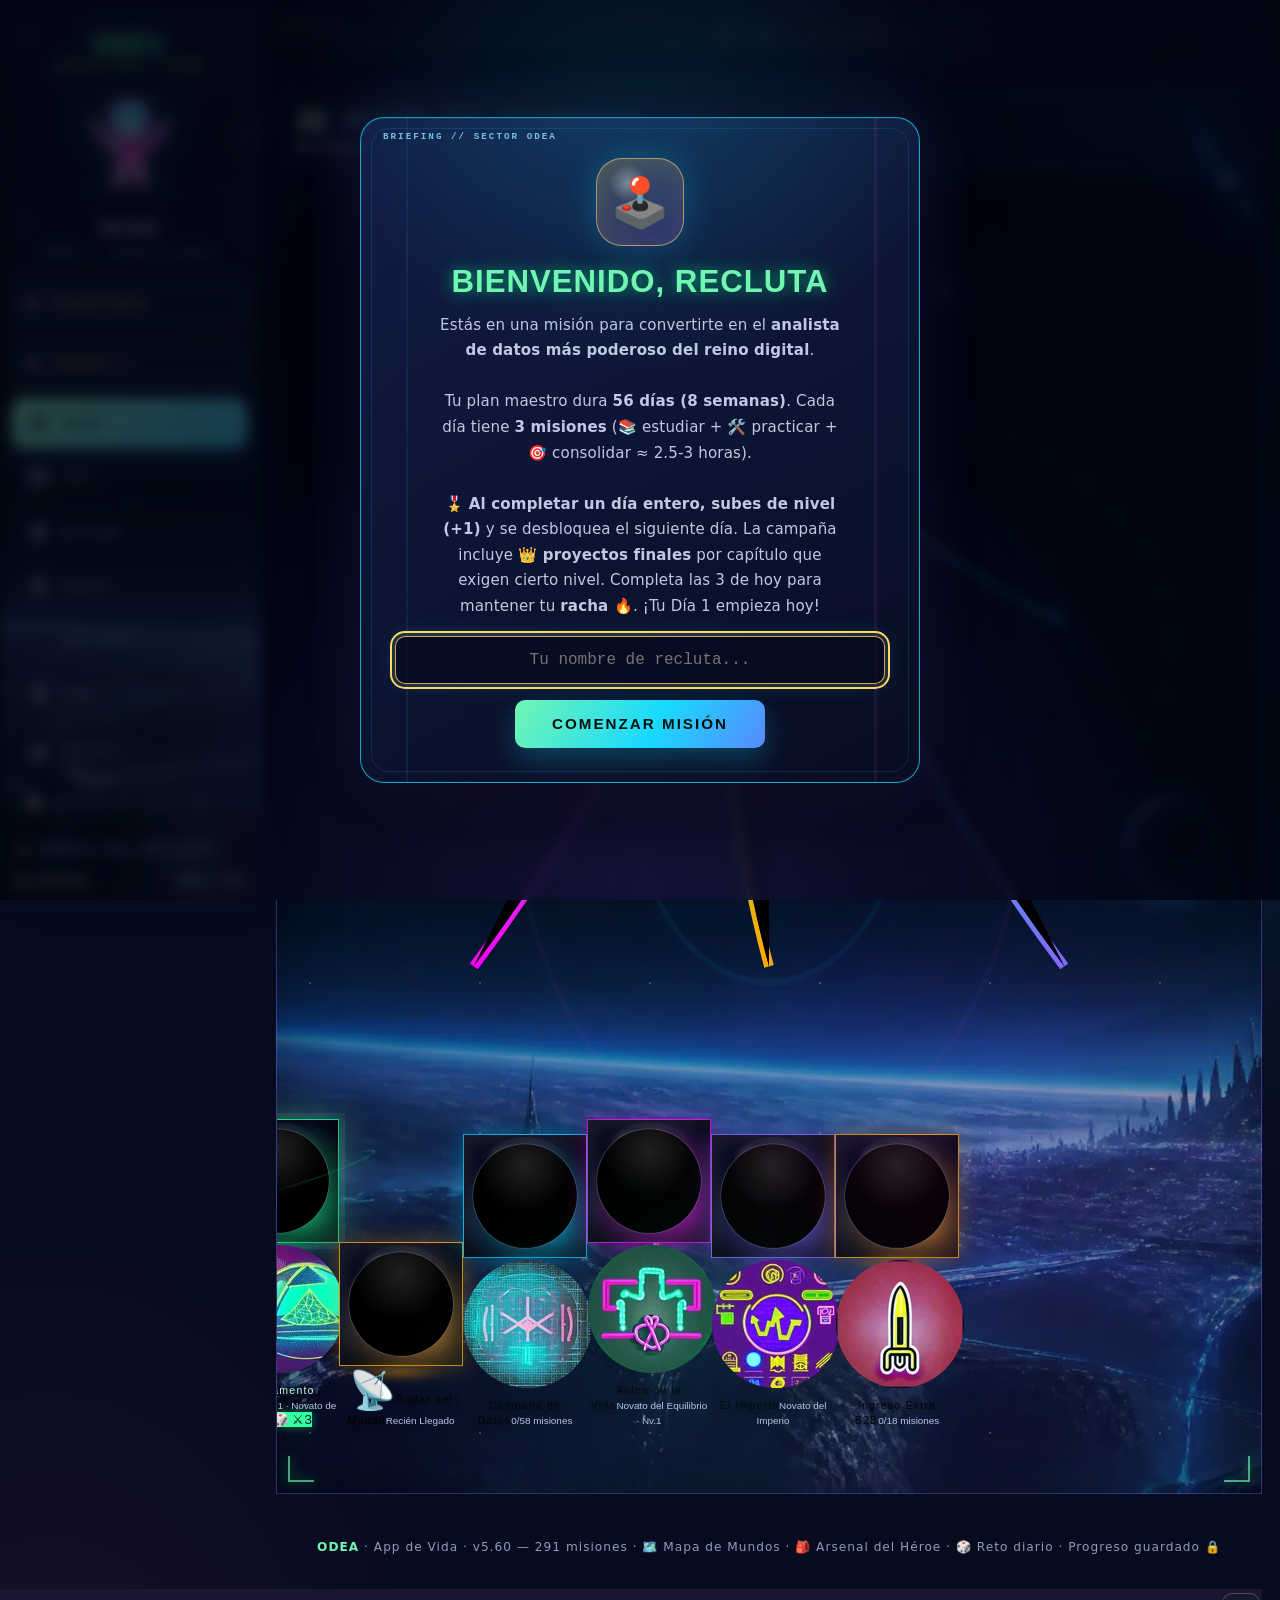
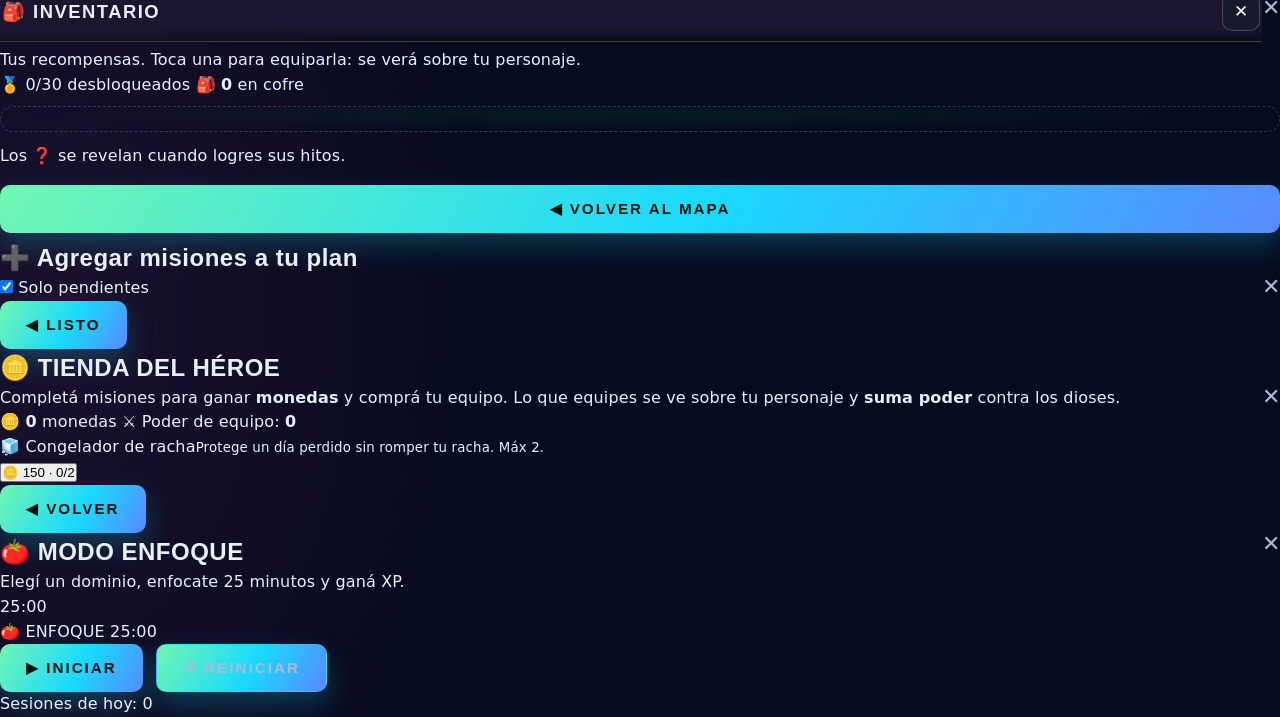
==== commit 3274c206: "chore: elimina la app de 45 dias, higiene de repo, CSP, PWA robusta y CI" ====
--- a/index.html
+++ b/index.html
@@ -1,985 +1,26 @@
 <!DOCTYPE html>
 <html lang="es">
 <head>
-<meta charset="utf-8"/>
-<meta name="viewport" content="width=device-width, initial-scale=1"/>
-<title>Plan Ejecutivo Completo · Analista de Datos — 45 Días</title>
+<meta charset="UTF-8">
+<meta name="viewport" content="width=device-width, initial-scale=1">
+<title>ODEA — Plan maestro de 56 días</title>
+<meta name="description" content="ODEA es una ruta gamificada de 56 días para convertirte en analista de datos, con misiones, progreso, mundos y hábitos.">
+<meta name="theme-color" content="#05030a">
+<link rel="canonical" href="./odea.html">
+<link rel="manifest" href="manifest.json">
+<link rel="icon" type="image/png" sizes="32x32" href="icon-32.png">
+<link rel="apple-touch-icon" href="icon-180.png">
+<meta http-equiv="refresh" content="1; url=./odea.html">
 <style>
-:root{
-  --bg:#eef1f7; --card:#ffffff; --ink:#0f172a; --muted:#64748b; --line:#e2e8f0;
-  --brand:#4f46e5; --brand2:#7c3aed; --soft:#eef2ff; --ok:#059669; --warn:#d97706; --bad:#dc2626;
-  --radius:14px; --shadow:0 1px 3px rgba(15,23,42,.08),0 4px 14px rgba(15,23,42,.05);
-}
-*{box-sizing:border-box; margin:0; padding:0}
-html{scroll-behavior:smooth}
-body{font:15px/1.55 -apple-system,BlinkMacSystemFont,"Segoe UI",Roboto,Helvetica,Arial,sans-serif; background:var(--bg); color:var(--ink); padding-bottom:90px}
-h1,h2,h3,h4{line-height:1.2}
-a{color:var(--brand); text-decoration:none}
-.wrap{max-width:1080px; margin:0 auto; padding:0 16px}
-
-/* ---------- Top bar ---------- */
-.topbar{position:sticky; top:0; z-index:50; background:rgba(255,255,255,.92); backdrop-filter:blur(8px); border-bottom:1px solid var(--line)}
-.topbar .wrap{display:flex; align-items:center; gap:12px; padding-top:8px; padding-bottom:8px; overflow-x:auto}
-.brand{font-weight:800; font-size:14px; white-space:nowrap; color:var(--brand)}
-.brand small{display:block; font-weight:600; color:var(--muted); font-size:10.5px; letter-spacing:.4px}
-.nav{display:flex; gap:4px; flex:1}
-.nav a{font-size:12.5px; font-weight:600; color:var(--muted); padding:6px 10px; border-radius:8px; white-space:nowrap}
-.nav a:hover{background:var(--soft); color:var(--brand)}
-#pctWrap{white-space:nowrap; display:flex; align-items:center; gap:8px; font-size:12px; font-weight:700; color:var(--brand)}
-.ring{width:38px; height:38px; border-radius:50%; background:conic-gradient(var(--brand) calc(var(--p,0)*1%), #e2e8f0 0); display:grid; place-items:center; flex:none}
-.ring b{width:28px; height:28px; border-radius:50%; background:#fff; display:grid; place-items:center; font-size:10.5px; color:var(--ink)}
-
-/* ---------- Cover ---------- */
-.cover{margin:20px 0 24px; border-radius:20px; overflow:hidden; background:linear-gradient(135deg,#312e81 0%,#4f46e5 45%,#7c3aed 100%); color:#fff; box-shadow:var(--shadow)}
-.cover-in{padding:30px 28px}
-.cover .kicker{font-size:11px; letter-spacing:2px; font-weight:700; text-transform:uppercase; opacity:.75}
-.cover h1{font-size:clamp(26px,4.5vw,40px); margin:8px 0 6px; font-weight:800}
-.cover p.sub{max-width:640px; opacity:.92; font-size:15px}
-.cover .rule{margin-top:14px; padding:12px 14px; border-radius:12px; background:rgba(255,255,255,.12); border:1px solid rgba(255,255,255,.25); font-size:14px; font-style:italic}
-.cover .meta{display:grid; grid-template-columns:repeat(auto-fit,minmax(150px,1fr)); gap:10px; margin-top:16px}
-.metabox{background:rgba(255,255,255,.1); border:1px solid rgba(255,255,255,.22); border-radius:12px; padding:10px 12px}
-.metabox label{display:block; font-size:10px; letter-spacing:1px; text-transform:uppercase; opacity:.7; font-weight:700}
-.metabox input{width:100%; background:transparent; border:0; color:#fff; font-weight:700; font-size:14px; margin-top:2px; outline:none}
-.metabox input::placeholder{color:rgba(255,255,255,.5)}
-.links{display:flex; flex-wrap:wrap; gap:8px; margin-top:14px}
-.links a{background:rgba(255,255,255,.14); border:1px solid rgba(255,255,255,.3); color:#fff; padding:7px 12px; border-radius:999px; font-size:12.5px; font-weight:600}
-.links a:hover{background:#fff; color:var(--brand)}
-
-/* ---------- Sections ---------- */
-section{margin:34px 0}
-.sec-head{display:flex; align-items:baseline; gap:10px; margin-bottom:14px}
-.sec-head h2{font-size:21px; font-weight:800; letter-spacing:-.3px}
-.sec-head .n{font-size:11px; font-weight:800; color:#fff; background:var(--brand); border-radius:8px; padding:3px 8px; letter-spacing:1px}
-.sec-head .desc{color:var(--muted); font-size:13px}
-
-/* KPI cards */
-.kpis{display:grid; grid-template-columns:repeat(auto-fit,minmax(210px,1fr)); gap:12px}
-.kpi{background:var(--card); border:1px solid var(--line); border-radius:var(--radius); padding:14px 16px; box-shadow:var(--shadow)}
-.kpi .lab{font-size:11px; font-weight:700; letter-spacing:.8px; text-transform:uppercase; color:var(--muted)}
-.kpi .big{font-size:26px; font-weight:800; margin-top:2px}
-.kpi .big small{font-size:14px; color:var(--muted); font-weight:600}
-.kpi .bar{height:7px; border-radius:99px; background:#e2e8f0; margin-top:8px; overflow:hidden}
-.kpi .bar i{display:block; height:100%; border-radius:99px; background:var(--brand); width:0%; transition:width .3s}
-.kpi.good .bar i{background:var(--ok)} .kpi.warn .bar i{background:var(--warn)}
-.kpi .goal{font-size:11.5px; color:var(--muted); margin-top:5px}
-
-.grid2{display:grid; grid-template-columns:1fr 1fr; gap:12px}
-@media(max-width:760px){.grid2{grid-template-columns:1fr}}
-.card{background:var(--card); border:1px solid var(--line); border-radius:var(--radius); padding:16px 18px; box-shadow:var(--shadow)}
-.card h3{font-size:15px; margin-bottom:8px}
-.card label{display:block; font-size:11px; font-weight:700; letter-spacing:.6px; text-transform:uppercase; color:var(--muted); margin:12px 0 4px}
-.field{width:100%; border:1px solid var(--line); border-radius:10px; padding:9px 11px; font:inherit; background:#fafbfe; color:var(--ink); outline:none}
-.field:focus{border-color:var(--brand); background:#fff}
-textarea.field{min-height:64px; resize:vertical}
-table.t{width:100%; border-collapse:collapse; font-size:13.5px}
-table.t th{font-size:10.5px; text-transform:uppercase; letter-spacing:.6px; color:var(--muted); text-align:left; padding:8px 8px; border-bottom:2px solid var(--line); white-space:nowrap}
-table.t td{padding:6px 8px; border-bottom:1px solid var(--line); vertical-align:middle}
-table.t input[type=text],table.t input[type=date],table.t select{width:100%; border:1px solid transparent; background:transparent; font:inherit; padding:6px 6px; border-radius:8px; outline:none; color:var(--ink)}
-table.t input:focus,table.t select:focus{border-color:var(--brand); background:#fafbfe}
-.btn{border:0; border-radius:10px; font:inherit; font-weight:700; cursor:pointer; padding:9px 14px; background:var(--brand); color:#fff; font-size:13.5px}
-.btn:hover{filter:brightness(1.08)}
-.btn.ghost{background:#fff; color:var(--brand); border:1.5px solid var(--brand)}
-.btn.ok{background:var(--ok)}
-.btn.danger{background:#fff; color:var(--bad); border:1.5px solid var(--bad)}
-.btn.sm{padding:5px 10px; font-size:12px; border-radius:8px}
-.toolbar{display:flex; flex-wrap:wrap; gap:8px; margin:14px 0}
-
-/* ---------- Days ---------- */
-.week{border-radius:18px; overflow:hidden; border:1px solid var(--line); background:var(--card); box-shadow:var(--shadow); margin-bottom:20px}
-.week-head{padding:14px 18px; background:linear-gradient(90deg,var(--soft),#fff); border-bottom:1px solid var(--line); display:flex; align-items:center; justify-content:space-between; gap:10px; flex-wrap:wrap}
-.week-head h3{font-size:16px; font-weight:800}
-.week-head .wbar{width:180px; height:8px; border-radius:99px; background:#e2e8f0; overflow:hidden}
-.week-head .wbar i{display:block; height:100%; background:var(--brand); border-radius:99px; width:0%; transition:width .3s}
-.day{border-top:1px solid var(--line); padding:18px}
-.day:first-of-type{border-top:0}
-.day-head{display:flex; align-items:flex-start; gap:12px; flex-wrap:wrap}
-.day-num{width:44px; height:44px; border-radius:12px; background:linear-gradient(135deg,var(--brand),var(--brand2)); color:#fff; display:grid; place-items:center; font-weight:800; font-size:17px; flex:none}
-.day-head h4{font-size:16.5px; font-weight:800}
-.day-head .tags{display:flex; gap:6px; flex-wrap:wrap; margin-top:4px}
-.chip{font-size:11px; font-weight:700; border-radius:999px; padding:3px 9px; background:var(--soft); color:var(--brand)}
-.chip.time{background:#fef3c7; color:#92400e}
-.chip.out{background:#dcfce7; color:#166534}
-.chip.done{background:var(--ok); color:#fff}
-.done-box{margin-left:auto; display:flex; align-items:center; gap:8px; font-size:12.5px; font-weight:700; color:var(--muted)}
-.result{margin:12px 0; font-size:13.5px; background:#f8fafc; border-left:3px solid var(--brand); padding:9px 12px; border-radius:0 10px 10px 0}
-.clist{list-style:none; margin-top:8px}
-.clist li{display:flex; gap:10px; align-items:flex-start; padding:7px 8px; border-radius:10px; cursor:pointer}
-.clist li:hover{background:#f8fafc}
-.clist input{width:18px; height:18px; margin-top:2px; accent-color:var(--brand); flex:none; cursor:pointer}
-.clist .it{flex:1}
-.clist .tag{font-size:10px; font-weight:800; letter-spacing:.5px; text-transform:uppercase; border-radius:6px; padding:1px 6px; margin-left:6px; vertical-align:1px}
-.tag.li{background:#e0e7ff; color:#3730a3}
-.tag.app{background:#dcfce7; color:#166534}
-.tag.net{background:#fee2e2; color:#991b1b}
-.tag.ent{background:#ccfbf1;color:#0f766e}
-  .tag.ex{background:#f1f5f9; color:#475569}
-.clist li.off .it{color:var(--muted); text-decoration:line-through}
-.extra{margin-top:12px; background:#f8fafc; border:1px dashed #cbd5e1; border-radius:12px; padding:12px 14px}
-.extra h5{font-size:12px; font-weight:800; letter-spacing:.6px; text-transform:uppercase; color:var(--brand); margin-bottom:6px}
-.energy{display:flex; gap:6px; margin-top:10px; align-items:center}
-.energy label{font-size:11px; font-weight:700; text-transform:uppercase; color:var(--muted); letter-spacing:.6px; margin-right:4px}
-.energy button{width:34px; height:34px; border-radius:9px; border:1.5px solid var(--line); background:#fff; font-weight:800; color:var(--muted); cursor:pointer; font-size:13px}
-.energy button.on{background:var(--brand); border-color:var(--brand); color:#fff}
-.day-foot{display:grid; grid-template-columns:1fr 1fr; gap:10px; margin-top:12px}
-@media(max-width:760px){.day-foot{grid-template-columns:1fr}}
-
-/* templates */
-.tpl{background:#0f172a; color:#dbeafe; border-radius:12px; padding:14px 16px; font-size:13px; white-space:pre-wrap; position:relative; margin-top:6px}
-.tpl .copy{position:absolute; top:10px; right:10px}
-pre{font-family:inherit; white-space:pre-wrap}
-
-/* semaforo */
-.sema{display:grid; grid-template-columns:repeat(auto-fit,minmax(200px,1fr)); gap:10px}
-.sema .st{border-radius:12px; padding:11px 14px; font-size:13px; border:1px solid var(--line); background:var(--card)}
-.sema .st b{display:block; font-size:13px}
-.sema .green{border-left:4px solid var(--ok)} .sema .yellow{border-left:4px solid var(--warn)} .sema .red{border-left:4px solid var(--bad)}
-
-footer{margin-top:40px; text-align:center; color:var(--muted); font-size:12.5px}
-
-
-/* metas totales */
-.metas .meta{display:flex; align-items:center; gap:10px; flex-wrap:wrap; padding:7px 0; border-bottom:1px dashed var(--line); font-size:14px}
-.metas .meta:last-child{border-bottom:0}
-.sq{display:inline-block; width:14px; height:14px; border:1.5px solid #334155; border-radius:3px; margin-right:7px; vertical-align:middle}
-@media print{
-  .sq{width:12px; height:12px; border-width:1.2px; margin-right:6px}
-  textarea.field{min-height:30px !important; border:none !important; border-bottom:1.5px dashed #94a3b8 !important; border-radius:0 !important; background:transparent !important; padding:3px 2px !important; resize:none !important; overflow:hidden}
-  input.field{border:none !important; border-bottom:1.5px dashed #94a3b8 !important; border-radius:0 !important; background:transparent !important}
-}
-
-
-/* ===== GAMIFICACIÓN ===== */
-.toast-wrap{position:fixed; top:14px; left:50%; transform:translateX(-50%); z-index:999; display:flex; flex-direction:column; gap:8px; align-items:center; pointer-events:none}
-.toast{background:#0f172a; color:#fff; border-radius:12px; padding:10px 18px; font-size:14px; font-weight:700; box-shadow:0 8px 24px rgba(15,23,42,.35); animation:tSlide .35s ease; border:1px solid rgba(255,255,255,.12); max-width:90vw; text-align:center}
-.toast.gold{background:linear-gradient(135deg,#92400e,#b45309); border-color:#fbbf24}
-.toast.lv{background:linear-gradient(135deg,#312e81,#4f46e5); border-color:#818cf8}
-@keyframes tSlide{from{opacity:0; transform:translateY(-14px) scale(.95)} to{opacity:1; transform:translateY(0) scale(1)}}
-.confetti{position:fixed; top:-14px; z-index:998; pointer-events:none; border-radius:2px; animation:cfFall linear forwards}
-@keyframes cfFall{to{transform:translateY(110vh) rotate(720deg); opacity:.9}}
-.lvl-chip{background:linear-gradient(135deg,#312e81,#4f46e5); color:#fff; border-radius:999px; padding:3px 10px; font-size:11.5px; font-weight:800; white-space:nowrap}
-.xpbar{width:90px; height:8px; border-radius:99px; background:#e2e8f0; overflow:hidden; flex:none}
-.xpbar i{display:block; height:100%; width:0%; background:linear-gradient(90deg,#4f46e5,#7c3aed); border-radius:99px; transition:width .4s}
-.streak-chip{background:#fff7ed; color:#c2410c; border:1px solid #fed7aa; border-radius:999px; padding:3px 9px; font-size:11.5px; font-weight:800; white-space:nowrap}
-.badge-grid{display:grid; grid-template-columns:repeat(auto-fill,minmax(105px,1fr)); gap:9px; margin-top:10px}
-.badge{background:#f8fafc; border:1.5px solid var(--line); border-radius:12px; padding:9px 6px; text-align:center; transition:transform .15s}
-.badge .ico{font-size:24px; line-height:1}
-.badge .bn{font-size:10.5px; font-weight:700; color:var(--ink); margin-top:4px; line-height:1.2}
-.badge .bd{font-size:9px; color:var(--muted); margin-top:2px; line-height:1.15}
-.badge.locked{filter:grayscale(1); opacity:.45}
-.badge.unlocked{border-color:#fbbf24; background:linear-gradient(180deg,#fffbeb,#fff); box-shadow:0 2px 8px rgba(217,119,6,.18)}
-.badge.unlocked .ico{animation:bdPop .5s ease}
-@keyframes bdPop{0%{transform:scale(.4)} 60%{transform:scale(1.25)} 100%{transform:scale(1)}}
-.xp-line{margin-top:10px; display:flex; align-items:center; gap:10px; font-size:13px; font-weight:700; color:var(--ink)}
-.xp-line .xbar{flex:1; height:10px; border-radius:99px; background:#e2e8f0; overflow:hidden}
-.xp-line .xbar i{display:block; height:100%; background:linear-gradient(90deg,#4f46e5,#7c3aed,#d946ef); border-radius:99px; transition:width .4s}
-
-
-/* ===== MÓVIL MEJORADO ===== */
-@media(max-width:640px){
-  body{font-size:14px; padding-bottom:60px}
-  .cover-in{padding:20px 16px}
-  .cover h1{font-size:24px}
-  .nav a{font-size:11.5px; padding:6px 8px}
-  #gamWrap{gap:5px}
-  .xpbar{width:54px}
-  input[type=checkbox]{width:22px !important; height:22px !important; accent-color:var(--brand); flex:none}
-  .btn{padding:10px 14px; font-size:13.5px}
-  .btn.sm{padding:9px 12px}
-  .day{padding:12px}
-  .day-head{flex-wrap:wrap}
-  .day-num{width:38px; height:38px; font-size:16px}
-  .energy button{width:40px; height:40px; font-size:15px}
-  .clist li{padding:9px 6px; font-size:13.5px}
-  .badge-grid{grid-template-columns:repeat(auto-fill,minmax(88px,1fr)); gap:7px}
-  .kpis{grid-template-columns:1fr}
-  .grid2{grid-template-columns:1fr !important}
-  .metas .meta{font-size:13px}
-  .sq{width:12px; height:12px; margin-right:5px}
-  input.field, textarea.field, select, input[type=date], input[type=text]{font-size:16px}
-  .t input, .t select{font-size:13px; max-width:100%}
-  .sec-head h2{font-size:18px}
-  .sec-head{flex-wrap:wrap}
-  .week-head h3{font-size:14px}
-  .toast{font-size:13px; padding:9px 14px}
-  .day-foot{grid-template-columns:1fr}
-}
-
-
-/* ===== CANDADO PRIVADO ===== */
-#lockScreen{position:fixed; inset:0; z-index:99999; background:linear-gradient(135deg,#0f172a 0%,#312e81 60%,#4f46e5 100%); display:flex; align-items:center; justify-content:center; padding:20px}
-#lockScreen .box{background:#fff; border-radius:18px; padding:28px 24px; max-width:340px; width:100%; text-align:center; box-shadow:0 24px 70px rgba(0,0,0,.5); animation:lockIn .4s ease}
-@keyframes lockIn{from{opacity:0; transform:translateY(16px) scale(.96)} to{opacity:1; transform:none}}
-#lockScreen.shake .box{animation:lockShake .4s ease}
-@keyframes lockShake{0%,100%{transform:translateX(0)} 20%{transform:translateX(-10px)} 40%{transform:translateX(9px)} 60%{transform:translateX(-7px)} 80%{transform:translateX(5px)}}
-@media print{#lockScreen{display:none !important}}
-
-/* print */
-@media print{
-  body{background:#fff; padding:0}
-  .topbar,.toolbar,.no-print,.toast-wrap{display:none !important}
-  section{margin:14px 0; break-inside:avoid}
-  .day,.card,.week{break-inside:avoid; box-shadow:none}
-  .cover{border-radius:12px}
-  *{-webkit-print-color-adjust:exact; print-color-adjust:exact}
-}
+  html,body{height:100%;margin:0;background:#05030a;color:#e0e0ff;
+    font-family:'Share Tech Mono',Consolas,'Courier New',monospace;
+    display:grid;place-items:center;text-align:center;padding:24px}
+  a{color:#00ff88;text-decoration:none;border-bottom:1px solid #00ff8855}
+  a:hover{border-bottom-color:#00ff88}
 </style>
+<script>window.location.replace('./odea.html');</script>
 </head>
 <body>
-
-<div class="topbar no-print">
-  <div class="wrap">
-    <div class="brand">PLAN ANALISTA DE DATOS<small>Ejecutivo · Intensivo · 45 Días</small></div>
-    <nav class="nav">
-      <a href="#tablero">Tablero</a>
-      <a href="#skills">Skills</a>
-      <a href="#fases">Fases</a>
-      <a href="#logros">Logros</a>
-      <a href="#semana1">Semanas</a>
-      <a href="#tracker1">Postulaciones</a>
-      <a href="#tracker2">Networking</a>
-      <a href="#entrevistas">Entrevistas</a>
-      <a href="#plantillas">Plantillas</a>
-      <a href="#cierre">Cierre</a>
-    </nav>
-    <div id="gamWrap" style="display:flex;align-items:center;gap:7px;margin-right:6px"><span class="lvl-chip" id="lvlChip">L1</span><div class="xpbar"><i id="xpFill"></i></div><span class="streak-chip" id="streakChip">🔥 0</span></div><div id="pctWrap"><div class="ring" id="ring"><b id="pctTxt">0%</b></div></div>
-  </div>
-</div>
-
-<div class="wrap">
-
-  <div id="storageHint" style="display:none; margin-top:12px; background:#fef3c7; border:1px solid #fcd34d; color:#92400e; border-radius:12px; padding:10px 14px; font-size:13px; font-weight:600">💾 <b>Modo chat:</b> el progreso se mantiene mientras esta pestaña esté abierta, pero este navegador no permite guardado permanente aquí. Descarga el archivo con <b>⬇ Exportar mi progreso</b> de vez en cuando, o abre el archivo HTML descargado en tu navegador para guardado automático completo.</div>
-
-  <!-- ============ COVER ============ -->
-  <div class="cover">
-    <div class="cover-in">
-      <div class="kicker">Plan Ejecutivo Completo · Intensivo · Checklist interactivo · Edición Full</div>
-      <h1>Plan Ejecutivo Completo · Analista de Datos</h1>
-      <p class="sub">Plan intensivo de <b>45 días</b> para convertirte en un candidato imposible de ignorar: <b>3 proyectos publicados</b>, dominio práctico de <b>SQL · Power BI · Python · Excel</b>, <b>45 postulaciones estratégicas</b>, <b>30 contactos directos</b>, <b>8+ entrevistas simuladas</b> y retroalimentación semanal para ajustar con datos. Estudiar, buscar trabajo y preparar entrevistas: todos los días.</p>
-      <div class="meta">
-        <div class="metabox"><label>Nombre</label><input id="fName" value="José Andrés Sequeira"/></div>
-        <div class="metabox"><label>Rol objetivo</label><input id="fRole" value="Data Analyst / BI Analyst Jr"/></div>
-        <div class="metabox"><label>Fecha de inicio</label><input id="fStart" type="date"/></div>
-        <div class="metabox"><label>Fecha de cierre</label><input id="fEnd" type="date"/></div>
-      </div>
-      <div class="links">
-        <a href="https://github.com/JoseAn03" target="_blank" rel="noopener">GitHub · JoseAn03</a>
-        <a href="https://www.linkedin.com/in/jose-andres-sequeira-hernandez-3aaa03285" target="_blank" rel="noopener">LinkedIn</a>
-        <a href="https://github.com/JoseAn03/powerbi-rental-dashboard" target="_blank" rel="noopener">Dashboard Power BI</a>
-        <a href="https://github.com/JoseAn03/sql-decision-intelligence" target="_blank" rel="noopener">SQL Intelligence</a>
-        <a href="https://github.com/JoseAn03/ml-noshow-prediction" target="_blank" rel="noopener">ML No-Show</a>
-      </div>
-      <div class="rule">“No necesitas demostrar que lo sabes todo. Necesitas mostrar que puedes resolver un problema, explicar tu razonamiento y generar una decisión útil.”<br/><b>Regla de ejecución: evidencia antes que perfección.</b></div>
-    </div>
-  </div>
-
-  <!-- ============ TABLERO ============ -->
-  <section id="tablero">
-    <div class="sec-head"><span class="n">01</span><h2>Tablero de mando</h2><span class="desc">KPIs del sprint · se actualizan solos con lo que marcas</span></div>
-    <div class="kpis" id="kpis"></div>
-    <div class="toolbar no-print">
-      <button class="btn" onclick="doPrint()">🖨️ Imprimir / Guardar PDF</button>
-      <button class="btn ghost" onclick="exportJSON()">⬇️ Exportar mi progreso</button>
-      <button class="btn ghost" onclick="document.getElementById('impFile').click()">⬆️ Importar progreso</button>
-      <input type="file" id="impFile" accept=".json" style="display:none" onchange="importJSON(this)"/>
-      <button class="btn ghost" id="sndBtn" onclick="toggleSound()">🔊</button><button class="btn danger" onclick="resetAll()">↺ Reiniciar todo</button>
-    </div>
-    <div class="grid2" style="margin-top:12px">
-      <div class="card">
-        <h3>📈 KPIs de conversión</h3>
-        <div class="grid2" style="gap:10px">
-          <div><label>Tasa de respuesta</label><input class="field" id="kResp" type="number" min="0" placeholder="Respuestas recibidas"/></div>
-          <div><label>Tasa de entrevista</label><input class="field" id="kEnt" type="number" min="0" placeholder="Entrevistas logradas"/></div>
-        </div>
-        <div id="convOut" style="font-size:13px; margin-top:10px; color:var(--muted)"></div>
-      </div>
-      <div class="card">
-        <h3>🚦 Semáforo del sprint</h3>
-        <div class="sema">
-          <div class="st green"><b>🟢 En curso</b>Al menos 80% de tareas críticas cumplidas.</div>
-          <div class="st yellow"><b>🟡 En riesgo</b>Dos días seguidos sin entrega visible.</div>
-          <div class="st red"><b>🔴 Bloqueado</b>Falta dataset, herramienta o decisión por &gt;24 h. Reduce alcance o pide ayuda.</div>
-        </div>
-        <div id="semaOut" style="margin-top:10px; font-size:13.5px; font-weight:700"></div>
-      </div>
-    </div>
-    <div class="card" style="margin-top:12px">
-      <h3>✍️ Compromiso del sprint</h3>
-      <label style="display:flex; align-items:center; gap:8px; text-transform:none; letter-spacing:0; font-size:14px; font-weight:600; color:var(--ink); margin:0">
-        <input type="checkbox" id="kComp" style="width:18px;height:18px;accent-color:var(--brand)"/> Me comprometo a ejecutar el plan completo de 45 días: estudiar, postular, practicar entrevistas, medir, aprender y ajustar cada semana.
-      </label>
-    </div>
-    <div class="card" style="margin-top:12px">
-      <h3>🎯 Metas totales del plan</h3>
-      <div class="metas">
-        <div class="meta"><b>Postulaciones estratégicas</b><span style="color:var(--muted)">Meta: 45</span><span id="sqApps"></span></div>
-        <div class="meta"><b>Contactos directos</b><span style="color:var(--muted)">Meta: 30</span><span id="sqNets"></span></div>
-        <div class="meta"><b>Proyectos publicados en GitHub</b><span style="color:var(--muted)">Meta: 3</span><span id="sqProjs"></span></div>
-        <div class="meta"><b>Días ejecutados</b><span style="color:var(--muted)">Meta: 45</span><span id="sqDays"></span></div>
-        <div class="meta"><b>Entrevistas (simuladas + reales)</b><span style="color:var(--muted)">Meta: 8</span><span id="sqEntr"></span></div>
-        <div class="meta"><b>Perfil de LinkedIn actualizado</b><span id="sqLi"></span></div>
-      </div>
-    </div>
-    <div class="card" style="margin-top:12px" id="logros">
-      <h3>🏆 Logros y niveles <span style="color:var(--muted);font-weight:600;font-size:13px" id="badgeCount">0/20</span></h3>
-      <div class="xp-line" id="xpLine"></div>
-      <div class="badge-grid" id="badgeGrid"></div>
-    </div>
-  </section>
-
-  <!-- ============ SKILLS ============ -->
-  <section id="skills">
-    <div class="sec-head"><span class="n">02</span><h2>Mapa de desarrollo</h2><span class="desc">Perfil en “T”: profundidad en análisis y visualización; amplitud para comunicar, automatizar y entender negocio</span></div>
-    <div id="skillsWrap"></div>
-    <div class="card" style="margin-top:12px">
-      <h3>🎯 Mi skill prioritaria este sprint</h3>
-      <input class="field" id="fSkill" placeholder="Ej: DAX en Power BI — es lo que más piden las vacantes que me interesan"/>
-      <label>Evidencia mínima que crearé</label>
-      <textarea class="field" id="fSkillEv" placeholder="Ej: 10 medidas DAX nuevas en el dashboard de rentabilidad, documentadas con su fórmula y decisión que habilitan"></textarea>
-    </div>
-  </section>
-
-
-  <!-- ============ FASES ============ -->
-  <section id="fases">
-    <div class="sec-head"><span class="n">03</span><h2>Fases del plan · Lo más importante</h2><span class="desc">6 fases · 45 días · prioridades no negociables</span></div>
-    <div class="grid2" style="grid-template-columns:repeat(auto-fit,minmax(300px,1fr));gap:12px">
-      <div class="card" style="border-left:5px solid #4f46e5">
-        <h3>Fase 0–1 · Cimientos + SQL (Días 1–7)</h3>
-        <p style="font-size:13px;color:var(--muted)">Diagnóstico, CV maestro, LinkedIn base y SQL hasta window functions.</p>
-        <p style="font-size:13px"><b>⚠️ Lo más importante:</b> SQL es lo primero que evalúan. Domina CTEs y window functions antes que cualquier otra cosa. Postula desde el día 1, no esperes estar “listo”.</p>
-      </div>
-      <div class="card" style="border-left:5px solid #7c3aed">
-        <h3>Fase 1–2 · Proyecto I + Python (Días 8–14)</h3>
-        <p style="font-size:13px;color:var(--muted)">Primer proyecto público y Python/Pandas operativo.</p>
-        <p style="font-size:13px"><b>⚠️ Lo más importante:</b> un proyecto publicado con README vale más que diez cursos. Pandas se aprende limpiando datos reales.</p>
-      </div>
-      <div class="card" style="border-left:5px solid #059669">
-        <h3>Fase 2–3 · Proyecto II + Power BI (Días 15–21)</h3>
-        <p style="font-size:13px;color:var(--muted)">EDA documentado, Power BI, DAX y el dashboard estrella.</p>
-        <p style="font-size:13px"><b>⚠️ Lo más importante:</b> Power BI + DAX (CALCULATE) es el combo más pedido en CR. Cada medida documentada con la decisión que habilita.</p>
-      </div>
-      <div class="card" style="border-left:5px solid #d97706">
-        <h3>Fase 3–4 · Estadística + Marca (Días 22–28)</h3>
-        <p style="font-size:13px;color:var(--muted)">Estadística aplicada, storytelling, CV v2, networking y contenido.</p>
-        <p style="font-size:13px"><b>⚠️ Lo más importante:</b> la estadística se pregunta en entrevistas (correlación, A/B). Networking: relación antes que transacción. 8 historias STAR listas.</p>
-      </div>
-      <div class="card" style="border-left:5px solid #dc2626">
-        <h3>Fase 4–5 · Búsqueda intensiva (Días 29–35)</h3>
-        <p style="font-size:13px;color:var(--muted)">20 postulaciones + 15 contactos + 3 mocks de entrevista.</p>
-        <p style="font-size:13px"><b>⚠️ Lo más importante:</b> volumen con calidad: vacantes A personalizadas primero. Las simuladas grabadas duplican tu nivel en entrevistas reales.</p>
-      </div>
-      <div class="card" style="border-left:5px solid #0d9488">
-        <h3>Fase 5–6 · Entrevistas + Cierre (Días 36–45)</h3>
-        <p style="font-size:13px;color:var(--muted)">Entrevistas reales/simuladas, negociación, embudo y plan siguiente.</p>
-        <p style="font-size:13px"><b>⚠️ Lo más importante:</b> el embudo manda: ajusta con datos qué canal y CV funcionan. Negocia siempre. El plan no termina: se reinicia mejor.</p>
-      </div>
-    </div>
-  </section>
-
-  <!-- ============ SEMANA 1 ============ -->
-  <section id="semana1">
-    <div class="sec-head"><span class="n">04</span><h2>Semana 1</h2></div>
-    <div id="week1"></div>
-  </section>
-
-  <!-- ============ SEMANA 2 ============ -->
-  <section id="semana2">
-    <div class="sec-head"><span class="n">05</span><h2>Semana 2</h2></div>
-    <div id="week2"></div>
-  </section>
-
-  <!-- ============ SEMANA 3 ============ -->
-  <section id="semana3">
-    <div class="sec-head"><span class="n">06</span><h2>Semana 3</h2></div>
-    <div id="week3"></div>
-  </section>
-
-  <!-- ============ SEMANA 4 ============ -->
-  <section id="semana4">
-    <div class="sec-head"><span class="n">07</span><h2>Semana 4</h2></div>
-    <div id="week4"></div>
-  </section>
-
-  <!-- ============ SEMANA 5 ============ -->
-  <section id="semana5">
-    <div class="sec-head"><span class="n">08</span><h2>Semana 5</h2></div>
-    <div id="week5"></div>
-  </section>
-
-  <!-- ============ SEMANA 6 ============ -->
-  <section id="semana6">
-    <div class="sec-head"><span class="n">09</span><h2>Semana 6</h2></div>
-    <div id="week6"></div>
-  </section>
-
-  <!-- ============ TRACKER 1 ============ -->
-  <section id="tracker1">
-    <div class="sec-head"><span class="n">10</span><h2>Tracker 1 · Postulaciones estratégicas</h2><span class="desc">Meta: 45 reales (≈1 por día). Una fila debe decirte qué enviaste, a quién y cuál es el siguiente paso. Prioriza vacantes A.</span></div>
-    <div class="card">
-      <div style="display:flex; justify-content:space-between; align-items:center; flex-wrap:wrap; gap:8px">
-        <div style="font-size:13px; color:var(--muted)"><b style="color:var(--ink)" id="appCount">0</b> postulaciones registradas · Prioriza personalización en vacantes <b>A</b></div>
-        <button class="btn sm" onclick="addApp()">+ Añadir postulación</button>
-      </div>
-      <div style="overflow-x:auto; margin-top:10px">
-        <table class="t"><thead><tr><th>#</th><th>Fecha</th><th>Empresa / Rol</th><th>Ajuste</th><th>CV usado</th><th>Estado / Seguimiento</th><th>✅</th><th></th></tr></thead><tbody id="appBody"></tbody></table>
-      </div>
-      <label>Patrones observados</label>
-      <textarea class="field" id="fAppPat" placeholder="Ej: las vacantes A que personalicé responden más; los roles de BI Analyst en CR piden Power BI + SQL…"></textarea>
-    </div>
-  </section>
-
-  <!-- ============ TRACKER 2 ============ -->
-  <section id="tracker2">
-    <div class="sec-head"><span class="n">11</span><h2>Tracker 2 · Contactos directos</h2><span class="desc">Meta: 30 contactos (≈1 cada 2 días). El objetivo no es pedir empleo en el primer mensaje: busca una conversación breve, relevante y respetuosa.</span></div>
-    <div class="card">
-      <div style="display:flex; justify-content:space-between; align-items:center; flex-wrap:wrap; gap:8px">
-        <div style="font-size:13px; color:var(--muted)"><b style="color:var(--ink)" id="netCount">0</b> contactos enviados</div>
-        <button class="btn sm" onclick="addNet()">+ Añadir contacto</button>
-      </div>
-      <div style="overflow-x:auto; margin-top:10px">
-        <table class="t"><thead><tr><th>#</th><th>Fecha</th><th>Persona / Empresa</th><th>Contexto del mensaje</th><th>Respuesta / Próximo paso</th><th>📨</th><th></th></tr></thead><tbody id="netBody"></tbody></table>
-      </div>
-      <label>Aprendizajes de las respuestas</label>
-      <textarea class="field" id="fNetLearn" placeholder="Ej: los mensajes que mencionan un hallazgo concreto del proyecto tienen 3x más respuestas…"></textarea>
-    </div>
-  </section>
-
-  <!-- ============ ENTREVISTAS ============ -->
-  <section id="entrevistas">
-    <div class="sec-head"><span class="n">12</span><h2>Tracker 3 · Entrevistas y simulaciones</h2><span class="desc">Meta: 8+ (simuladas o reales). Cada entrevista es datos: qué preguntaron, qué fallaste, qué ajustar.</span></div>
-    <div class="card">
-      <div style="display:flex; justify-content:space-between; align-items:center; flex-wrap:wrap; gap:8px">
-        <div style="font-size:13px; color:var(--muted)"><b style="color:var(--ink)" id="entrCount">0</b> entrevistas registradas · Simuladas = práctica · Reales = oro</div>
-        <button class="btn sm" onclick="addEntr()">+ Añadir entrevista</button>
-      </div>
-      <div style="overflow-x:auto; margin-top:10px">
-        <table class="t"><thead><tr><th>#</th><th>Fecha</th><th>Tipo (HR / Técnica / Caso / Real)</th><th>Empresa / Tema</th><th>Qué preguntaron / Aprendizaje</th><th>✅</th><th></th></tr></thead><tbody id="entrBody"></tbody></table>
-      </div>
-      <label>Lecciones acumuladas de entrevistas</label>
-      <textarea class="field" id="fEntrLearn" placeholder="Ej: siempre preguntan window functions; tengo que practicar RANK en voz alta…"></textarea>
-    </div>
-  </section>
-
-  <!-- ============ PLANTILLAS ============ -->
-  <section id="plantillas">
-    <div class="sec-head"><span class="n">13</span><h2>Plantillas &amp; recursos</h2><span class="desc">Copia, personaliza, pega. Evita el bloqueo de hoja en blanco.</span></div>
-    <div id="tplWrap"></div>
-  </section>
-
-  <!-- ============ CIERRE ============ -->
-  <section id="cierre">
-    <div class="sec-head"><span class="n">14</span><h2>Retrospectiva &amp; siguiente fase</h2></div>
-    <div class="grid2">
-      <div class="card"><h3>🔁 Retrospectiva semanal (Días 7, 14, 21, 28, 35, 42)</h3>
-        <label>Seguir haciendo</label><textarea class="field" id="fRetKeep"></textarea>
-        <label>Dejar de hacer</label><textarea class="field" id="fRetStop"></textarea>
-        <label>Mejorar la próxima semana</label><textarea class="field" id="fRetBetter"></textarea>
-      </div>
-      <div class="card"><h3>📅 Plan de la siguiente fase (Día 45)</h3>
-        <label>Agenda de los próximos 15 días (siguiente sprint)</label><textarea class="field" id="fSprint2" style="min-height:120px" placeholder="Lunes: 5 postulaciones A + pulir DAX…"></textarea>
-        <label>Tres logros del plan</label><textarea class="field" id="fLogros" style="min-height:70px" placeholder="1. Tres proyectos públicos documentados 2. 12 posts publicados 3. 30 contactos reales"></textarea>
-        <label>Capacidad que ahora demuestro mejor</label><input class="field" id="fCap"/>
-      </div>
-    </div>
-    <div class="card" style="margin-top:12px">
-      <h3>📊 Análisis de embudo (completar cada semana y al Día 45)</h3>
-      <table class="t"><thead><tr><th>Canal / Rol / CV</th><th>Enviadas</th><th>Respuestas</th><th>Entrevistas</th><th>Lección</th></tr></thead>
-      <tbody>
-        <tr><td><input class="field" placeholder="Ej: LinkedIn Easy Apply"/></td><td><input class="field" type="number"/></td><td><input class="field" type="number"/></td><td><input class="field" type="number"/></td><td><input class="field"/></td></tr>
-        <tr><td><input class="field" placeholder="Ej: Jobbot + portales locales"/></td><td><input class="field" type="number"/></td><td><input class="field" type="number"/></td><td><input class="field" type="number"/></td><td><input class="field"/></td></tr>
-        <tr><td><input class="field" placeholder="Ej: Referidos / networking"/></td><td><input class="field" type="number"/></td><td><input class="field" type="number"/></td><td><input class="field" type="number"/></td><td><input class="field"/></td></tr>
-      </tbody></table>
-    </div>
-  </section>
-
-  <footer>Sprint Ejecutivo de 15 Días · Versión Full · <span id="footDate"></span> · Tu progreso se guarda automáticamente en este navegador. ⚡</footer>
-</div>
-
-<script>
-/* ================= DATA ================= */
-function buildSquares(){
-  const mk = n => { let s=""; for(let i=0;i<n;i++) s+='<span class="sq"></span>'; return s; };
-  const a = document.getElementById("sqApps"); if(a) a.innerHTML = mk(45);
-  const b = document.getElementById("sqNets"); if(b) b.innerHTML = mk(30);
-  const c = document.getElementById("sqProjs"); if(c) c.innerHTML = mk(3);
-  const d = document.getElementById("sqDays"); if(d) d.innerHTML = mk(45);
-  const e = document.getElementById("sqLi"); if(e) e.innerHTML = mk(1);
-  const f = document.getElementById("sqEntr"); if(f) f.innerHTML = mk(8);
-}
-document.addEventListener("DOMContentLoaded", buildSquares);
-
-const SAVE_KEY = "sprint15_full_v1";
-
-const SKILLS = [["SQL", "Joins, CTEs, subconsultas, Window Functions y optimización — lo más evaluado en entrevistas"], ["Power BI / DAX", "Modelo estrella, CALCULATE, time intelligence, UX y narrativa ejecutiva"], ["Excel / Power Query", "Limpieza reproducible, tablas dinámicas y automatización"], ["Python / Pandas", "EDA, limpieza, merge, agrupaciones y visualización"], ["Git / GitHub", "Repos legibles, README orientado a negocio y commits claros"], ["Negocio y KPIs", "Definiciones, fórmulas y decisiones accionables"], ["Storytelling", "Resumen ejecutivo de 1 página y demo de 2 minutos"], ["Estadística aplicada", "Distribuciones, correlación, segmentación y A/B básico"], ["Cloud y automatización", "Flujo de datos y reportes automatizados"], ["IA aplicada", "Usar IA para acelerar sin delegar el criterio"], ["Inglés técnico", "Vocabulario de datos + entrevista técnica en inglés"], ["Entrevistas técnicas", "SQL/Python/DAX en vivo, casos de negocio y STAR"]];
-
-
-const DAYS = [{"w": 1, "d": 1, "tag": "Diagnóstico y cimientos", "time": "3 h", "out": "Diagnóstico completo", "result": "Saber exactamente dónde estás, a dónde vas y qué herramientas usarás los 45 días.", "items": [{"t": "Diagnóstico 1–5 de las 12 skills (sección Mapa de desarrollo): SQL, Power BI, Excel, Python, Git, negocio, storytelling, estadística, cloud, IA, inglés, entrevistas.", "app": false, "li": false, "net": false, "ex": true, "ent": false}, {"t": "Fijar metas del plan: 45 postulaciones · 30 contactos · 3 proyectos publicados · 8 entrevistas simuladas. Escríbelas en el Tablero.", "app": false, "li": false, "net": false, "ex": true, "ent": false}, {"t": "Empleabilidad (30 min): revisar el reporte diario del jobbot y crear alertas en LinkedIn, Indeed, Computrabajo y Empleos.net para: Data Analyst, Junior Data Analyst, BI Analyst, Data Analyst Jr.", "app": true, "li": false, "net": false, "ex": false, "ent": false}, {"t": "Extraer las 15 keywords más repetidas de 10 vacantes de referencia (plantilla en Día 1 de extras).", "app": false, "li": false, "net": false, "ex": true, "ent": false}, {"t": "Preparar entorno: VS Code + extensiones, Git configurado, cuenta GitHub activa (JoseAn03), acceso a los 3 repos existentes.", "app": false, "li": false, "net": false, "ex": true, "ent": false}, {"t": "Notas: escribir en 5 líneas qué sabes hacer hoy y qué te da miedo. Ese papel es tu punto de partida.", "app": false, "li": false, "net": false, "ex": true, "ent": false}], "extras": [{"h": "Plantilla · Extracción de keywords", "c": "Vacante 1: [empresa] — [keywords: SQL, Power BI, ETL…]\nVacante 2: …\n→ Top 15 keywords del mercado CR (usa las 5 más repetidas en CV y LinkedIn):\n1.  2.  3.  4.  5.  6.  7.  8.  9.  10.  11.  12.  13.  14.  15."}]}, {"w": 1, "d": 2, "tag": "Negocio, KPIs y CV maestro v1", "time": "2 h 45 min", "out": "CV maestro + lista KPIs", "result": "Entender cómo se mide el valor en un negocio y tener un CV base que se adapte por vacante.", "items": [{"t": "Estudio (1 h): qué es un KPI, diferencia entre métrica y KPI, ejemplos por área (ventas, marketing, operaciones, RRHH). Escribe 10 KPIs de tu CV.", "app": false, "li": false, "net": false, "ex": true, "ent": false}, {"t": "CV maestro v1: estructura con logros medibles (fórmula: Verbo + Qué + Resultado con número). Guarda 2 versiones: general y BI Analyst.", "app": false, "li": false, "net": false, "ex": true, "ent": false}, {"t": "Empleabilidad (30 min): postular a 2 vacantes alineadas usando el CV maestro y registrar en el Tracker 1.", "app": true, "li": false, "net": false, "ex": false, "ent": false}, {"t": "LinkedIn (20 min): titular con rol objetivo + keywords del día 1; extracto de 2-3 líneas con valor.", "app": false, "li": true, "net": false, "ex": false, "ent": false}, {"t": "Portafolio: elegir el dataset del Proyecto I (ventas, clientes o logística). Si no tienes, usa uno público de Kaggle.", "app": false, "li": false, "net": false, "ex": true, "ent": false}, {"t": "Retro diaria (5 min): ¿qué aprendí? ¿qué me bloqueó? ¿qué ajusto mañana?", "app": false, "li": false, "net": false, "ex": false, "ent": false}], "extras": [{"h": "Plantilla · Bullets de CV con logros", "c": "Fórmula: [Verbo] + [qué hice] + [resultado medible].\nMAL: “Responsable de reportes de ventas”.\nBIEN: “Automaticé el reporte semanal de ventas con Power BI, reduciendo el tiempo de armado de 4 h a 30 min y detectando una caída del 12% en el canal retail”."}]}, {"w": 1, "d": 3, "tag": "SQL esencial y perfil LinkedIn base", "time": "2 h 45 min", "out": "Base SQL sólida + LinkedIn base", "result": "Repasar lo esencial de SQL y dejar el perfil presentable para reclutadores.", "items": [{"t": "Estudio (1 h): SELECT, WHERE, ORDER BY, LIMIT, JOIN (INNER/LEFT), GROUP BY, HAVING, agregaciones (COUNT, SUM, AVG, MIN, MAX). Practica 15 queries en tu repo sql-decision-intelligence.", "app": false, "li": false, "net": false, "ex": true, "ent": false}, {"t": "LinkedIn (30 min): sección Destacada con tus 3 proyectos + banner profesional + foto adecuada. Activa el modo #OpenToWork visible solo para reclutadores.", "app": false, "li": true, "net": false, "ex": false, "ent": false}, {"t": "Empleabilidad (30 min): postular a 2 vacantes más + guardar 5 vacantes de referencia en un documento.", "app": true, "li": false, "net": false, "ex": false, "ent": false}, {"t": "Inglés (20 min): lista de 20 términos técnicos en inglés (query, dashboard, stakeholder, pipeline, forecast) y su uso en 1 frase cada uno.", "app": false, "li": false, "net": false, "ex": true, "ent": false}, {"t": "Retro diaria (5 min): 3 líneas en tus Notas del día.", "app": false, "li": false, "net": false, "ex": false, "ent": false}], "extras": [{"h": "Plantilla · Checklist LinkedIn reclutable", "c": "☐ Titular con rol + keyword (ej: Data Analyst | SQL · Power BI · Python)\n☐ Extracto: quién eres + qué resuelves + llamada a la acción\n☐ 3 proyectos en Destacada con imagen y enlace\n☐ Foto profesional + banner coherente\n☐ Experiencia con logros medibles (no descripciones de tareas)\n☐ OpenToWork para reclutadores"}]}, {"w": 1, "d": 4, "tag": "SQL intermedio: subconsultas y CTEs", "time": "3 h", "out": "Dominio de subconsultas/CTEs", "result": "Resolver consultas de varios pasos que aparecen en el 80% de las pruebas técnicas.", "items": [{"t": "Estudio (1 h 30 min): subconsultas correlacionadas y no correlacionadas, CTEs (WITH), cuándo usar cada una. 10 ejercicios en tu repo.", "app": false, "li": false, "net": false, "ex": true, "ent": false}, {"t": "Práctica (30 min): resolver 5 ejercicios de SQL en LeetCode/HackerRank nivel Easy/Medium.", "app": false, "li": false, "net": false, "ex": true, "ent": false}, {"t": "Empleabilidad (30 min): postular a 2 vacantes A/B y registrar CV usado en el Tracker 1.", "app": true, "li": false, "net": false, "ex": false, "ent": false}, {"t": "LinkedIn (15 min): comentar con valor en 2 publicaciones de reclutadores o líderes de datos.", "app": false, "li": true, "net": false, "ex": false, "ent": false}, {"t": "Retro diaria (5 min): anota los 3 errores más comunes que cometiste hoy en SQL.", "app": false, "li": false, "net": false, "ex": false, "ent": false}], "extras": [{"h": "Plantilla · CTE vs Subconsulta", "c": "Usa CTE (WITH) cuando:\n· Necesitas referenciar el mismo resultado varias veces\n· La consulta tiene más de 2 niveles de anidación\n· Quieres legibilidad (los reclutadores leen tu código)\nEvita subconsultas correlacionadas pesadas sobre tablas grandes."}]}, {"w": 1, "d": 5, "tag": "SQL avanzado: Window Functions", "time": "3 h", "out": "Window Functions dominadas", "result": "RANK, ROW_NUMBER, LAG/LEAD, SUM OVER — el diferenciador que esperan en entrevistas.", "items": [{"t": "Estudio (1 h 30 min): ROW_NUMBER, RANK, DENSE_RANK, LAG, LEAD, SUM/AVG OVER (PARTITION BY, ORDER BY). Caso clásico: top 3 por categoría.", "app": false, "li": false, "net": false, "ex": true, "ent": false}, {"t": "Práctica (30 min): 5 ejercicios de window functions en HackerRank/LeetCode.", "app": false, "li": false, "net": false, "ex": true, "ent": false}, {"t": "Empleabilidad (30 min): postular a 2 vacantes + revisar el jobbot y marcar vacantes A (alto ajuste).", "app": true, "li": false, "net": false, "ex": false, "ent": false}, {"t": "LinkedIn (15 min): publicar un tip corto de SQL con un ejemplo real de hoy.", "app": false, "li": true, "net": false, "ex": false, "ent": false}, {"t": "Retro diaria (5 min).", "app": false, "li": false, "net": false, "ex": false, "ent": false}], "extras": [{"h": "Plantilla · Ejercicio top-N por grupo", "c": "SELECT categoria, producto, ventas\nFROM (\n  SELECT *, ROW_NUMBER() OVER (PARTITION BY categoria ORDER BY ventas DESC) rn\n  FROM ventas\n) t WHERE rn <= 3;"}]}, {"w": 1, "d": 6, "tag": "Excel: Power Query y tablas dinámicas", "time": "2 h 45 min", "out": "Workflow Excel reproducible", "result": "El Excel que piden las vacantes no es fórmulas sueltas: es limpieza reproducible y análisis rápido.", "items": [{"t": "Estudio (1 h): Power Query (importar, eliminar columnas, cambiar tipos, combinar tablas), tablas dinámicas y slicers.", "app": false, "li": false, "net": false, "ex": true, "ent": false}, {"t": "Práctica (45 min): limpiar un dataset de ejemplo de inicio a fin solo con Power Query y armar un resumen con tabla dinámica.", "app": false, "li": false, "net": false, "ex": true, "ent": false}, {"t": "Empleabilidad (30 min): postular a 2 vacantes + hacer seguimiento a las postulaciones de los días anteriores (estado en Tracker 1).", "app": true, "li": false, "net": false, "ex": false, "ent": false}, {"t": "LinkedIn (15 min): conectar con 3 reclutadores IT de Costa Rica o LATAM.", "app": false, "li": true, "net": true, "ex": false, "ent": false}, {"t": "Retro diaria (5 min).", "app": false, "li": false, "net": false, "ex": false, "ent": false}], "extras": [{"h": "Plantilla · Data Quality Report", "c": "Dataset: ______________\nFilas iniciales: ____ → Filas finales: ____\nNulos por columna: ______________\nDuplicados eliminados: ____\nTipos corregidos: ______________\nOutliers tratados (criterio): ______________\nReglas aplicadas: ______________"}]}, {"w": 1, "d": 7, "tag": "Retro 1 + práctica integradora SQL", "time": "3 h", "out": "Retro semanal + SQL integrado", "result": "Primera parada de retroalimentación: medir, ajustar y consolidar SQL con un caso completo.", "items": [{"t": "Retrospectiva semanal (30 min): completar la sección de Retrospectiva — seguir haciendo, dejar de hacer, mejorar.", "app": false, "li": false, "net": false, "ex": true, "ent": false}, {"t": "Práctica integradora (1 h): resolver un caso SQL completo de 6 preguntas (JOIN + CTE + window function) tipo take-home de entrevista.", "app": false, "li": false, "net": false, "ex": true, "ent": false}, {"t": "Empleabilidad (45 min): postular a 3 vacantes (día de mayor volumen) + registrar todo en el Tracker 1.", "app": true, "li": false, "net": false, "ex": false, "ent": false}, {"t": "LinkedIn (20 min): publicar el primer post del plan: qué estás aprendiendo en 45 días para conseguir trabajo como analista.", "app": false, "li": true, "net": false, "ex": false, "ent": false}, {"t": "Revisar KPIs del Tablero: tasa de respuesta y entrevistas hasta ahora.", "app": false, "li": false, "net": false, "ex": true, "ent": false}, {"t": "Retro diaria (5 min) + revisar el compromiso del sprint.", "app": false, "li": false, "net": false, "ex": false, "ent": false}], "extras": [{"h": "Plantilla · Guion de retro semanal", "c": "1. ¿Qué entregué esta semana? (evidencias, no intenciones)\n2. ¿Qué funcionó y quiero repetir?\n3. ¿Qué no funcionó y voy a dejar de hacer?\n4. ¿Qué ajusto la próxima semana? (1 solo cambio, concreto)\n5. ¿Mi energía promedio fue 1-5? ¿Por qué?"}]}, {"w": 2, "d": 8, "tag": "Proyecto I: SQL end-to-end", "time": "3 h", "out": "Análisis SQL completo", "result": "Primera evidencia pública: de datos crudos a recomendación con SQL.", "items": [{"t": "Portafolio (1 h 30 min): definir problema de negocio del Proyecto I, cargar dataset y ejecutar limpieza/transformación con SQL.", "app": false, "li": false, "net": false, "ex": true, "ent": false}, {"t": "Portafolio (45 min): responder 5 preguntas de negocio con queries (tendencias, segmentos, anomalías).", "app": false, "li": false, "net": false, "ex": true, "ent": false}, {"t": "Empleabilidad (30 min): postular a 2 vacantes.", "app": true, "li": false, "net": false, "ex": false, "ent": false}, {"t": "Git: commits pequeños y descriptivos del avance del proyecto.", "app": false, "li": false, "net": false, "ex": true, "ent": false}, {"t": "Retro diaria (5 min).", "app": false, "li": false, "net": false, "ex": false, "ent": false}], "extras": []}, {"w": 2, "d": 9, "tag": "Proyecto I: documentación y publicación", "time": "2 h 45 min", "out": "Proyecto I publicado", "result": "Un README que un reclutador entienda en 2 minutos, no un repositorio muerto.", "items": [{"t": "README del Proyecto I: Problema, Datos, Metodología, Solución, Hallazgos (con números), Recomendaciones y Limitaciones.", "app": false, "li": false, "net": false, "ex": true, "ent": false}, {"t": "Publicar en GitHub y verificar enlaces + legibilidad móvil.", "app": false, "li": false, "net": false, "ex": true, "ent": false}, {"t": "LinkedIn (20 min): post “Estrella” con capturas y 3 hallazgos del proyecto (usa la plantilla).", "app": false, "li": true, "net": false, "ex": false, "ent": false}, {"t": "Empleabilidad (30 min): postular a 2 vacantes adjuntando el proyecto como evidencia.", "app": true, "li": false, "net": false, "ex": false, "ent": false}, {"t": "Retro diaria (5 min).", "app": false, "li": false, "net": false, "ex": false, "ent": false}], "extras": [{"h": "Plantilla · Post Estrella de proyecto", "c": "Nuevo proyecto completado: [título] 🚀\n\nEl problema: [problema en 1 línea]\nLo que hice: [datos + herramientas]\n3 hallazgos que importan:\n1. [hallazgo con número]\n2. [hallazgo con número]\n3. [hallazgo con número]\n\nLa decisión que habilita: [recomendación]\nCódigo y datos acá 👇\n🔗 https://github.com/JoseAn03/[repo]\n\n¿Qué métrica crees que debería medir primero? #DataAnalytics #PowerBI #SQL #CostaRica"}]}, {"w": 2, "d": 10, "tag": "Entrevista SQL en vivo + Python base", "time": "3 h", "out": "Primera simulada SQL + base Python", "result": "Primera simulación de entrevista técnica: practicar en voz alta cambia todo.", "items": [{"t": "Entrevista simulada SQL (45 min): cronometrada, 5 preguntas en voz alta sin mirar código. Grábate y escúchate.", "app": false, "li": false, "net": false, "ex": true, "ent": true}, {"t": "Estudio (1 h): Python base — variables, listas, diccionarios, funciones, condicionales, loops. 10 ejercicios.", "app": false, "li": false, "net": false, "ex": true, "ent": false}, {"t": "Empleabilidad (30 min): postular a 2 vacantes + registrar entrevistas si ya tienes alguna agendada (Tracker de Entrevistas).", "app": true, "li": false, "net": false, "ex": false, "ent": false}, {"t": "Inglés (20 min): practicar en voz alta “explain your SQL project” en inglés.", "app": false, "li": false, "net": false, "ex": true, "ent": false}, {"t": "Retro diaria (5 min): escribe 3 preguntas SQL que te costaron y sus respuestas.", "app": false, "li": false, "net": false, "ex": false, "ent": false}], "extras": [{"h": "Plantilla · Preguntas SQL típicas", "c": "1. Diferencia entre INNER y LEFT JOIN (con ejemplo).\n2. ¿Qué es una CTE y cuándo la usas?\n3. ¿Cómo eliminarías duplicados? (ROW_NUMBER vs DISTINCT)\n4. Diferencia entre WHERE y HAVING.\n5. Top 3 productos por categoría (window function).\n6. ¿Qué es un índice y por qué importa?\n7. Diferencia entre DELETE y TRUNCATE.\n8. ¿Cómo detectas datos nulos y qué haces con ellos?\n9. ¿Qué es un LEFT JOIN con NULL y cómo lo filtras?\n10. ¿Cómo optimizarías una query lenta?"}]}, {"w": 2, "d": 11, "tag": "Pandas I: carga, filtrado y agrupaciones", "time": "3 h", "out": "Pandas nivel operativo", "result": "Pandas es la segunda herramienta más pedida: domina el ciclo EDA básico.", "items": [{"t": "Estudio (1 h 30 min): read_csv, head/info/describe, selección (loc/iloc), filtros, groupby, agg, sort_values. 10 ejercicios en notebook.", "app": false, "li": false, "net": false, "ex": true, "ent": false}, {"t": "Práctica (30 min): cargar el dataset del Proyecto II y explorarlo con Pandas.", "app": false, "li": false, "net": false, "ex": true, "ent": false}, {"t": "Empleabilidad (30 min): postular a 2 vacantes.", "app": true, "li": false, "net": false, "ex": false, "ent": false}, {"t": "LinkedIn (15 min): comentar en 2 publicaciones de data.", "app": false, "li": true, "net": false, "ex": false, "ent": false}, {"t": "Retro diaria (5 min).", "app": false, "li": false, "net": false, "ex": false, "ent": false}], "extras": []}, {"w": 2, "d": 12, "tag": "Pandas II: limpieza, merge y fechas", "time": "3 h", "out": "Limpieza profesional con Pandas", "result": "El 80% del trabajo real es limpiar datos: conviértelo en tu fortaleza.", "items": [{"t": "Estudio (1 h 30 min): nulos (fillna/dropna), duplicados, tipos, rename, merge/concat, fechas (to_datetime, resample, dt.month).", "app": false, "li": false, "net": false, "ex": true, "ent": false}, {"t": "Práctica (45 min): data quality report con Pandas sobre el dataset del Proyecto II.", "app": false, "li": false, "net": false, "ex": true, "ent": false}, {"t": "Empleabilidad (30 min): postular a 2 vacantes + actualizar estado de las anteriores.", "app": true, "li": false, "net": false, "ex": false, "ent": false}, {"t": "Retro diaria (5 min).", "app": false, "li": false, "net": false, "ex": false, "ent": false}], "extras": [{"h": "Plantilla · Pipelines de limpieza", "c": "Orden recomendado:\n1. Copia el dataframe original (nunca trabajes sobre el crudo)\n2. Estandariza nombres de columnas (snake_case)\n3. Corrige tipos de datos\n4. Trata nulos (define criterio por columna: media, mediana, categoría 'desconocido')\n5. Elimina duplicados exactos y lógicos\n6. Valida rangos y outliers\n7. Documenta cada regla (quién la entienda, que la pueda replicar)"}]}, {"w": 2, "d": 13, "tag": "EDA: visualización con matplotlib/seaborn", "time": "2 h 45 min", "out": "EDA visual del Proyecto II", "result": "Un EDA bien hecho es la mitad de la entrevista de caso.", "items": [{"t": "Estudio (1 h): matplotlib/seaborn — histogramas, boxplots, scatter, heatmap de correlación, countplots.", "app": false, "li": false, "net": false, "ex": true, "ent": false}, {"t": "Práctica (45 min): EDA completo del Proyecto II: distribuciones, outliers, correlaciones, segmentos.", "app": false, "li": false, "net": false, "ex": true, "ent": false}, {"t": "Empleabilidad (30 min): postular a 2 vacantes.", "app": true, "li": false, "net": false, "ex": false, "ent": false}, {"t": "Inglés (20 min): 10 frases para explicar un gráfico en inglés.", "app": false, "li": false, "net": false, "ex": true, "ent": false}, {"t": "Retro diaria (5 min).", "app": false, "li": false, "net": false, "ex": false, "ent": false}], "extras": []}, {"w": 2, "d": 14, "tag": "Proyecto II: EDA completo + Retro 2", "time": "3 h", "out": "Proyecto II documentado", "result": "Segunda evidencia pública + segunda retroalimentación semanal.", "items": [{"t": "Portafolio (1 h 30 min): consolidar el EDA del Proyecto II en notebook ordenado con conclusiones por sección.", "app": false, "li": false, "net": false, "ex": true, "ent": false}, {"t": "Retrospectiva semanal (30 min): completar la sección de Retrospectiva.", "app": false, "li": false, "net": false, "ex": true, "ent": false}, {"t": "Empleabilidad (45 min): postular a 3 vacantes.", "app": true, "li": false, "net": false, "ex": false, "ent": false}, {"t": "LinkedIn (20 min): post del Proyecto II con 3 hallazgos visuales.", "app": false, "li": true, "net": false, "ex": false, "ent": false}, {"t": "Retro diaria (5 min).", "app": false, "li": false, "net": false, "ex": false, "ent": false}], "extras": []}, {"w": 3, "d": 15, "tag": "Power BI: modelo de datos", "time": "3 h", "out": "Modelo estrella en Power BI", "result": "Power BI + DAX es el combo más pedido en vacantes de BI Analyst en CR.", "items": [{"t": "Estudio (1 h 30 min): importar datos, modelo estrella, relaciones (1:N), tablas de dimensiones vs hechos.", "app": false, "li": false, "net": false, "ex": true, "ent": false}, {"t": "Práctica (45 min): construir el modelo del Proyecto III (base: powerbi-rental-dashboard).", "app": false, "li": false, "net": false, "ex": true, "ent": false}, {"t": "Empleabilidad (30 min): postular a 2 vacantes.", "app": true, "li": false, "net": false, "ex": false, "ent": false}, {"t": "Retro diaria (5 min).", "app": false, "li": false, "net": false, "ex": false, "ent": false}], "extras": [{"h": "Plantilla · Reglas del modelo estrella", "c": "· Hechos: transacciones (granularidad única y explícita)\n· Dimensiones: descriptivas (fecha, producto, cliente, región)\n· Relaciones 1:N de dimensión → hecho\n· Evita relaciones N:N y tablas puente innecesarias\n· Fecha única como dimensión para time intelligence\n· Nombres claros: dim_venta, dim_fecha, fact_ventas"}]}, {"w": 3, "d": 16, "tag": "DAX: CALCULATE y time intelligence", "time": "3 h", "out": "Medidas DAX sólidas", "result": "CALCULATE es la función que separa al que sabe de lo que no.", "items": [{"t": "Estudio (1 h 30 min): CALCULATE, FILTER, ALL, time intelligence (TOTALYTD, SAMEPERIODLASTYEAR, DATESINPERIOD), variables VAR.", "app": false, "li": false, "net": false, "ex": true, "ent": false}, {"t": "Práctica (45 min): crear 10 medidas nuevas en el dashboard de rentabilidad, documentadas con su fórmula y la decisión que habilitan.", "app": false, "li": false, "net": false, "ex": true, "ent": false}, {"t": "Empleabilidad (30 min): postular a 2 vacantes.", "app": true, "li": false, "net": false, "ex": false, "ent": false}, {"t": "Retro diaria (5 min).", "app": false, "li": false, "net": false, "ex": false, "ent": false}], "extras": [{"h": "Plantilla · Diccionario de KPIs", "c": "KPI 1: [Ingresos por día]\nDefinición: [suma de ventas netas por fecha]\nFórmula: [CALCULATE(SUM(ventas[neto]))]\nFuente: [tabla ventas] · Frecuencia: [diaria]\nDecisión que habilita: [detectar caídas y activar promoción]\nKPI 2: …\nKPI 3: …"}]}, {"w": 3, "d": 17, "tag": "Entrevista Power BI + Dashboard UX", "time": "3 h", "out": "Simulada Power BI + UX definida", "result": "Practicar preguntas de DAX/modelado en voz alta + diseñar el dashboard con jerarquía.", "items": [{"t": "Entrevista simulada Power BI (45 min): 5 preguntas en voz alta (modelo, CALCULATE, medidas, rendimiento).", "app": false, "li": false, "net": false, "ex": true, "ent": true}, {"t": "Estudio (45 min): UX/UI de dashboards — jerarquía de decisiones, colores con propósito, KPI arriba, filtros claros.", "app": false, "li": false, "net": false, "ex": true, "ent": false}, {"t": "Empleabilidad (30 min): postular a 2 vacantes.", "app": true, "li": false, "net": false, "ex": false, "ent": false}, {"t": "Retro diaria (5 min): escribe las preguntas de Power BI que te costaron.", "app": false, "li": false, "net": false, "ex": false, "ent": false}], "extras": [{"h": "Plantilla · Preguntas Power BI típicas", "c": "1. ¿Qué es CALCULATE y cómo funciona el contexto?\n2. Diferencia entre CALCULATE y FILTER.\n3. ¿Esquema estrella vs copo de nieve?\n4. ¿Cómo haces un YTD? (TOTALYTD / DATESYTD)\n5. ¿Qué es una medida vs una columna calculada? ¿Cuál usar?\n6. ¿Cómo mides el rendimiento de un reporte lento?\n7. ¿Qué es el contexto de filtro vs contexto de fila?\n8. ¿Cómo manejarías una relación N:N?\n9. ¿Qué es un grupo de cálculo? (bonus)\n10. ¿Cómo validas que tus cifras estén correctas?"}]}, {"w": 3, "d": 18, "tag": "Proyecto III: dashboard completo", "time": "3 h", "out": "Dashboard iteración 1", "result": "El tercer proyecto: el más completo, el que mostrarás primero.", "items": [{"t": "Portafolio (1 h 30 min): construir el dashboard del Proyecto III con modelo estrella + 15 medidas DAX + UX limpia.", "app": false, "li": false, "net": false, "ex": true, "ent": false}, {"t": "Portafolio (45 min): jerarquía de decisiones: KPI principales arriba, análisis por sección, filtros funcionales.", "app": false, "li": false, "net": false, "ex": true, "ent": false}, {"t": "Empleabilidad (30 min): postular a 2 vacantes.", "app": true, "li": false, "net": false, "ex": false, "ent": false}, {"t": "Retro diaria (5 min).", "app": false, "li": false, "net": false, "ex": false, "ent": false}], "extras": []}, {"w": 3, "d": 19, "tag": "Estadística: distribuciones y correlación", "time": "3 h", "out": "Estadística aplicada I", "result": "La estadística que piden en entrevistas es la aplicada, no la teórica.", "items": [{"t": "Estudio (1 h 30 min): media/mediana/moda, desviación, distribuciones (normal, sesgada), percentiles, correlación (Pearson) y su interpretación.", "app": false, "li": false, "net": false, "ex": true, "ent": false}, {"t": "Práctica (45 min): calcular correlaciones en el Proyecto II y documentar 3 insights.", "app": false, "li": false, "net": false, "ex": true, "ent": false}, {"t": "Empleabilidad (30 min): postular a 2 vacantes + revisar jobbot.", "app": true, "li": false, "net": false, "ex": false, "ent": false}, {"t": "Retro diaria (5 min).", "app": false, "li": false, "net": false, "ex": false, "ent": false}], "extras": [{"h": "Plantilla · Estadística en 1 página", "c": "· Media vs mediana: la mediana resiste outliers.\n· Desviación estándar: dispersión típica alrededor de la media.\n· Percentil 90: “el 90% de los valores está por debajo”.\n· Correlación ≠ causalidad (siempre decirlo en entrevista).\n· |r| < 0.3 débil · 0.3–0.7 moderada · > 0.7 fuerte.\n· Segmentación: compara grupos, no promedios globales."}]}, {"w": 3, "d": 20, "tag": "Estadística II: A/B básico y segmentación", "time": "2 h 45 min", "out": "Estadística aplicada II", "result": "El lenguaje de experimentos que usan los equipos de datos en el día a día.", "items": [{"t": "Estudio (1 h): tests A/B — grupo control vs tratamiento, significancia, tamaño de muestra, errores tipo I/II. Sin fórmulas pesadas: con intuición y ejemplos.", "app": false, "li": false, "net": false, "ex": true, "ent": false}, {"t": "Práctica (45 min): diseñar un A/B de ejemplo end-to-end por escrito (hipótesis, métricas, duración, decisión).", "app": false, "li": false, "net": false, "ex": true, "ent": false}, {"t": "Empleabilidad (30 min): postular a 2 vacantes.", "app": true, "li": false, "net": false, "ex": false, "ent": false}, {"t": "Inglés (20 min): 10 frases de estadística en inglés.", "app": false, "li": false, "net": false, "ex": true, "ent": false}, {"t": "Retro diaria (5 min).", "app": false, "li": false, "net": false, "ex": false, "ent": false}], "extras": [{"h": "Plantilla · Diseño de A/B en 10 líneas", "c": "1. Objetivo: [aumentar conversión del checkout]\n2. Hipótesis: [si simplifico el formulario, sube la conversión]\n3. Métrica primaria: [tasa de conversión]\n4. Métricas secundarias: [valor promedio, rebote]\n5. Segmento: [tráfico nuevo vs recurrente]\n6. Grupos: control 50% / tratamiento 50%\n7. Duración: [14 días / 2 ciclos completos]\n8. Riesgos: [estacionalidad, novedad]\n9. Regla de decisión: [sube ≥5% con p<0.05 → rollout]\n10. Documentar todo"}]}, {"w": 3, "d": 21, "tag": "Retro 3 + proyecto III finalizado", "time": "3 h", "out": "Proyecto III + Retro 3", "result": "Cerrar el tercer proyecto publicado y la retroalimentación de la semana.", "items": [{"t": "Portafolio (1 h): finalizar dashboard, README con narrativa y publicar en GitHub.", "app": false, "li": false, "net": false, "ex": true, "ent": false}, {"t": "Retrospectiva semanal (30 min).", "app": false, "li": false, "net": false, "ex": true, "ent": false}, {"t": "Empleabilidad (45 min): postular a 3 vacantes.", "app": true, "li": false, "net": false, "ex": false, "ent": false}, {"t": "LinkedIn (20 min): post del Proyecto III (dashboard) con captura y narrativa.", "app": false, "li": true, "net": false, "ex": false, "ent": false}, {"t": "Revisar embudo parcial: ¿cuántas respuestas llevas? ¿qué canal funciona?", "app": false, "li": false, "net": false, "ex": true, "ent": false}, {"t": "Retro diaria (5 min).", "app": false, "li": false, "net": false, "ex": false, "ent": false}], "extras": []}, {"w": 4, "d": 22, "tag": "Storytelling: resumen ejecutivo", "time": "3 h", "out": "Resumen ejecutivo de 1 página", "result": "Saber comunicar resultados es lo que convierte a un técnico en analista.", "items": [{"t": "Estudio (1 h): estructura del resumen ejecutivo — contexto, método, hallazgos, recomendación. Regla: una página, sin jerga.", "app": false, "li": false, "net": false, "ex": true, "ent": false}, {"t": "Práctica (1 h): escribir el resumen ejecutivo del Proyecto III y del Proyecto II (2 páginas en total).", "app": false, "li": false, "net": false, "ex": true, "ent": false}, {"t": "Empleabilidad (30 min): postular a 2 vacantes.", "app": true, "li": false, "net": false, "ex": false, "ent": false}, {"t": "Retro diaria (5 min).", "app": false, "li": false, "net": false, "ex": false, "ent": false}], "extras": [{"h": "Plantilla · Resumen ejecutivo 1 página", "c": "PARA: [rol/equipo] · DE: José Andrés Sequeira · FECHA: ____\n\nPROBLEMA (2-3 líneas): ¿qué decisión necesitaba el negocio?\nQUÉ HICE (3 líneas): datos, herramientas, método.\nHALLAZGOS (3 bullets con números):\n1. …\n2. …\n3. …\nRECOMENDACIÓN (2 líneas): qué haría y por qué.\nPRÓXIMO PASO: [métrica a vigilar]"}]}, {"w": 4, "d": 23, "tag": "CV v2 con logros medibles", "time": "2 h 45 min", "out": "CV v2 + 2 versiones", "result": "Tu CV es tu primera entrevista: que cada bullet demuestre impacto.", "items": [{"t": "CV v2 (1 h): reescribir TODOS los bullets con la fórmula Verbo + Qué + Resultado medible. Sin frases genéricas.", "app": false, "li": false, "net": false, "ex": true, "ent": false}, {"t": "Adaptar (45 min): crear 2 versiones — CV General Data Analyst y CV BI Analyst — y una versión en inglés.", "app": false, "li": false, "net": false, "ex": true, "ent": false}, {"t": "Empleabilidad (30 min): postular a 3 vacantes con el CV v2 (prueba A/B: ¿responde mejor?).", "app": true, "li": false, "net": false, "ex": false, "ent": false}, {"t": "Retro diaria (5 min).", "app": false, "li": false, "net": false, "ex": false, "ent": false}], "extras": [{"h": "Plantilla · Verbos para CV", "c": "Analicé · Construí · Automatice · Diseñé · Optimicé · Reduje · Aumenté · Segmenté · Detecté · Documenté · Implementé · Modelé · Visualicé · Validé · Presenté · Lideré\n\nRegla: cada bullet termina con un número (%, tiempo, costo, volumen)."}]}, {"w": 4, "d": 24, "tag": "Entrevista conductual: método STAR", "time": "3 h", "out": "8 historias STAR listas", "result": "Las preguntas conductuales se ganan con historias preparadas, no improvisación.", "items": [{"t": "Estudio (1 h): método STAR (Situación, Tarea, Acción, Resultado) + estructura de respuesta de 90 segundos.", "app": false, "li": false, "net": false, "ex": true, "ent": false}, {"t": "Práctica (1 h 30 min): escribir 8 historias STAR reales (logros laborales/académicos/proyectos), 2 por tema: trabajo en equipo, conflicto, error, liderazgo, aprendizaje, datos, cliente, presión.", "app": false, "li": false, "net": false, "ex": true, "ent": false}, {"t": "Empleabilidad (30 min): postular a 2 vacantes.", "app": true, "li": false, "net": false, "ex": false, "ent": false}, {"t": "Retro diaria (5 min).", "app": false, "li": false, "net": false, "ex": false, "ent": false}], "extras": [{"h": "Plantilla · STAR (8 historias)", "c": "SITUACIÓN: [contexto en 1 línea]\nTAREA: [tu responsabilidad]\nACCIÓN: [qué hiciste TÚ, con detalle técnico]\nRESULTADO: [número medible + qué aprendiste]\n\nHistoria 1 (datos): …\nHistoria 2 (trabajo en equipo): …\nHistoria 3 (error): …\nHistoria 4 (conflicto): …\nHistoria 5 (liderazgo): …\nHistoria 6 (aprendizaje rápido): …\nHistoria 7 (cliente/stakeholder): …\nHistoria 8 (presión/deadline): …"}]}, {"w": 4, "d": 25, "tag": "Networking: primeros 10 contactos", "time": "2 h 45 min", "out": "10 contactos enviados", "result": "El networking es el canal con mayor tasa de respuesta. Relación antes que transacción.", "items": [{"t": "Estrategia (30 min): listar 20 reclutadores IT + 15 analistas de datos en CR/LATAM en LinkedIn.", "app": false, "li": false, "net": false, "ex": true, "ent": false}, {"t": "Mensajes (1 h): enviar 5 mensajes personalizados (plantilla de networking) — menciona un hallazgo concreto de tus proyectos.", "app": false, "li": false, "net": true, "ex": false, "ent": false}, {"t": "Empleabilidad (30 min): postular a 2 vacantes.", "app": true, "li": false, "net": false, "ex": false, "ent": false}, {"t": "LinkedIn (15 min): comentar en 3 publicaciones de los contactos nuevos.", "app": false, "li": true, "net": true, "ex": false, "ent": false}, {"t": "Retro diaria (5 min).", "app": false, "li": false, "net": false, "ex": false, "ent": false}], "extras": [{"h": "Plantilla · Mensaje de networking frío", "c": "Hola [Nombre], vi que trabajás en [empresa/área] y que [detalle específico de su trabajo o publicación].\n\nEstoy en un plan intensivo de 45 días para entrar como Analista de Datos y acabo de publicar [proyecto] donde [hallazgo con número]. ¿Te parece si te comparto una pregunta puntual sobre [tema relevante para ELLA/ELLO]? Sin compromiso.\n\n¡Gracias por tu tiempo!\nJosé Andrés"}]}, {"w": 4, "d": 26, "tag": "LinkedIn: contenido y SEO", "time": "2 h 45 min", "out": "3 posts + perfil optimizado", "result": "Los reclutadores revisan tu LinkedIn antes de responderte. Que cuente tu historia.", "items": [{"t": "Contenido (1 h): escribir y programar 3 posts para la semana (aprendizaje, proyecto, opinión de datos) usando las plantillas.", "app": false, "li": true, "net": false, "ex": false, "ent": false}, {"t": "SEO perfil (45 min): keywords en titular, extracto, experiencia y habilidades. Verificar que aparezcas en búsqueda de reclutadores.", "app": false, "li": true, "net": false, "ex": false, "ent": false}, {"t": "Empleabilidad (30 min): postular a 2 vacantes + registrar estado.", "app": true, "li": false, "net": false, "ex": false, "ent": false}, {"t": "Networking (30 min): enviar 5 mensajes más (total 10) y dar seguimiento a los primeros.", "app": false, "li": false, "net": true, "ex": false, "ent": false}, {"t": "Retro diaria (5 min).", "app": false, "li": false, "net": false, "ex": false, "ent": false}], "extras": [{"h": "Plantilla · Calendario de contenido semanal", "c": "Lunes: post de aprendizaje (tip técnico con ejemplo)\nMiércoles: post de proyecto (hallazgo con visual)\nViernes: post de opinión/perspectiva (datos en CR, consejos)\n\nCada post: hook en la primera línea + 1 visual + llamada a la acción + 3-5 hashtags. Publicar 8-11 am o 6-8 pm."}]}, {"w": 4, "d": 27, "tag": "Portafolio unificado", "time": "2 h 45 min", "out": "GitHub impecable", "result": "Tu GitHub es tu portafolio: que sea navegable y profesional.", "items": [{"t": "Portafolio (1 h): README principal del GitHub con tu perfil, skills y los 3 proyectos destacados con imágenes.", "app": false, "li": false, "net": false, "ex": true, "ent": false}, {"t": "Portafolio (45 min): revisar los 3 repos: READMEs completos, estructura limpia, sin archivos basura, screenshots de dashboards.", "app": false, "li": false, "net": false, "ex": true, "ent": false}, {"t": "Empleabilidad (30 min): postular a 2 vacantes.", "app": true, "li": false, "net": false, "ex": false, "ent": false}, {"t": "Inglés (20 min): traducir el README principal al inglés.", "app": false, "li": false, "net": false, "ex": true, "ent": false}, {"t": "Retro diaria (5 min).", "app": false, "li": false, "net": false, "ex": false, "ent": false}], "extras": []}, {"w": 4, "d": 28, "tag": "Retro 4 + primer mes revisado", "time": "3 h", "out": "Retro 4 + ajuste de estrategia", "result": "Mitad de camino: revisar datos del embudo y ajustar la estrategia de búsqueda.", "items": [{"t": "Retrospectiva semanal (30 min).", "app": false, "li": false, "net": false, "ex": true, "ent": false}, {"t": "Análisis de embudo (45 min): completar la tabla del embudo con datos reales — qué canal responde, qué CV funciona, qué roles te llaman.", "app": false, "li": false, "net": false, "ex": true, "ent": false}, {"t": "Ajuste (30 min): cambiar 1 cosa concreta de la estrategia según los datos (canal, CV, mensajes).", "app": false, "li": false, "net": false, "ex": true, "ent": false}, {"t": "Empleabilidad (45 min): postular a 3 vacantes.", "app": true, "li": false, "net": false, "ex": false, "ent": false}, {"t": "Networking (30 min): enviar 5 mensajes (total 15) + agradecer respuestas.", "app": false, "li": false, "net": true, "ex": false, "ent": false}, {"t": "Retro diaria (5 min).", "app": false, "li": false, "net": false, "ex": false, "ent": false}], "extras": []}, {"w": 5, "d": 29, "tag": "Búsqueda intensiva día 1", "time": "3 h", "out": "5 postulaciones A", "result": "Volumen + calidad: las vacantes A (alto ajuste) primero, siempre personalizadas.", "items": [{"t": "Empleabilidad (1 h 30 min): postular a 5 vacantes A con CV personalizado y nota breve cuando se pueda.", "app": true, "li": false, "net": false, "ex": false, "ent": false}, {"t": "Empleabilidad (30 min): actualizar el estado de TODAS las postulaciones anteriores en el Tracker 1.", "app": true, "li": false, "net": false, "ex": false, "ent": false}, {"t": "Estudio (45 min): repasar errores de SQL/Python de las simuladas pasadas.", "app": false, "li": false, "net": false, "ex": true, "ent": false}, {"t": "LinkedIn (15 min): comentar en 3 publicaciones.", "app": false, "li": true, "net": false, "ex": false, "ent": false}, {"t": "Retro diaria (5 min).", "app": false, "li": false, "net": false, "ex": false, "ent": false}], "extras": []}, {"w": 5, "d": 30, "tag": "Mock entrevista 1: conductual", "time": "2 h 45 min", "out": "Mock conductual grabado", "result": "Primera simulación completa de entrevista con RRHH.", "items": [{"t": "Mock entrevista conductual (1 h): 8 preguntas STAR cronometradas, grabadas, y luego escúchalas y anota muletillas.", "app": false, "li": false, "net": false, "ex": true, "ent": true}, {"t": "Corrección (45 min): reescribir las 3 historias más débiles.", "app": false, "li": false, "net": false, "ex": true, "ent": false}, {"t": "Empleabilidad (30 min): postular a 2 vacantes.", "app": true, "li": false, "net": false, "ex": false, "ent": false}, {"t": "Retro diaria (5 min).", "app": false, "li": false, "net": false, "ex": false, "ent": false}], "extras": [{"h": "Plantilla · Preguntas conductuales top 10", "c": "1. Cuéntame de ti (pitch 2 min)\n2. ¿Por qué quieres ser analista de datos?\n3. Cuéntame un error y qué aprendiste\n4. Un conflicto con un compañero\n5. Un momento de presión/deadline\n6. Cómo explicarías algo técnico a alguien de negocio\n7. Un logro del que estés orgulloso\n8. Cómo priorizas cuando tienes 5 tareas\n9. Por qué dejaste tu trabajo anterior / por qué te interesa esta empresa\n10. Dónde te ves en 2 años\n\nRegla: respuestas de 90 segundos, con número y con cierre."}]}, {"w": 5, "d": 31, "tag": "Mock entrevista 2: SQL técnico", "time": "2 h 45 min", "out": "Mock SQL aprobado", "result": "Segunda simulación: la prueba técnica más común.", "items": [{"t": "Mock entrevista SQL (1 h): 8 preguntas en vivo (JOINs, CTEs, window functions, optimización) sin internet, cronometradas.", "app": false, "li": false, "net": false, "ex": true, "ent": true}, {"t": "Corrección (45 min): resolver por escrito las que fallaste y archivarlas como repaso.", "app": false, "li": false, "net": false, "ex": true, "ent": false}, {"t": "Empleabilidad (30 min): postular a 2 vacantes + seguimiento.", "app": true, "li": false, "net": false, "ex": false, "ent": false}, {"t": "Retro diaria (5 min).", "app": false, "li": false, "net": false, "ex": false, "ent": false}], "extras": []}, {"w": 5, "d": 32, "tag": "Mock entrevista 3: Power BI/caso", "time": "2 h 45 min", "out": "Mock Power BI + caso", "result": "Tercera simulación: el caso de negocio con datos.", "items": [{"t": "Mock entrevista caso (1 h): te dan un problema de negocio y datos — diseña el análisis, métricas y dashboard en 45 min + presenta 15 min.", "app": false, "li": false, "net": false, "ex": true, "ent": true}, {"t": "Corrección (45 min): documentar el enfoque ideal del caso.", "app": false, "li": false, "net": false, "ex": true, "ent": false}, {"t": "Empleabilidad (30 min): postular a 2 vacantes.", "app": true, "li": false, "net": false, "ex": false, "ent": false}, {"t": "Retro diaria (5 min).", "app": false, "li": false, "net": false, "ex": false, "ent": false}], "extras": [{"h": "Plantilla · Estructura de caso de negocio", "c": "1. Clarificar: ¿cuál es la decisión? ¿quién la toma? ¿para cuándo?\n2. Enmarcar: hipótesis + qué métricas responden la pregunta\n3. Datos: qué tienes, qué falta, suposiciones explícitas\n4. Analizar: segmenta, compara, encuentra el “por qué”\n5. Recomendar: 1 decisión clara + riesgo + siguiente métrica\n\nEn voz alta SIEMPRE: “asumo que…”, “validaría que…”, “lo que esto habilita es…”"}]}, {"w": 5, "d": 33, "tag": "Búsqueda intensiva día 2", "time": "3 h", "out": "5 postulaciones + follow-ups", "result": "Volumen sostenido + seguimiento: la persistencia se nota.", "items": [{"t": "Empleabilidad (1 h 30 min): postular a 5 vacantes A/B.", "app": true, "li": false, "net": false, "ex": false, "ent": false}, {"t": "Networking (45 min): enviar 5 mensajes (total 20) + follow-up a contactos que respondieron.", "app": false, "li": false, "net": true, "ex": false, "ent": false}, {"t": "Estudio (30 min): repasar estadística aplicada (plantilla de 1 página).", "app": false, "li": false, "net": false, "ex": true, "ent": false}, {"t": "Retro diaria (5 min).", "app": false, "li": false, "net": false, "ex": false, "ent": false}], "extras": []}, {"w": 5, "d": 34, "tag": "Simulación completa 60 min", "time": "3 h", "out": "Entrevista completa simulada", "result": "Ensayo general: 60 minutos de entrevista de principio a fin.", "items": [{"t": "Simulación completa (1 h): pitch + 2 conductuales + 3 SQL + 1 caso + preguntas para el entrevistador. Todo cronometrado y grabado.", "app": false, "li": false, "net": false, "ex": true, "ent": true}, {"t": "Feedback (45 min): escuchar la grabación y anotar 3 cosas a mejorar + 3 cosas que salieron bien.", "app": false, "li": false, "net": false, "ex": true, "ent": false}, {"t": "Empleabilidad (30 min): postular a 2 vacantes.", "app": true, "li": false, "net": false, "ex": false, "ent": false}, {"t": "LinkedIn (15 min): post semanal.", "app": false, "li": true, "net": false, "ex": false, "ent": false}, {"t": "Retro diaria (5 min).", "app": false, "li": false, "net": false, "ex": false, "ent": false}], "extras": [{"h": "Plantilla · Preguntas para el entrevistador", "c": "· ¿Qué problema de datos resuelve el equipo hoy?\n· ¿Qué herramienta usan a diario y cuál quieren adoptar?\n· ¿Cómo es el proceso de priorización con el negocio?\n· ¿Qué hizo exitoso/a a la última persona en el rol?\n· ¿Cómo miden el impacto del equipo?\n· ¿Cuáles son los siguientes pasos del proceso?"}]}, {"w": 5, "d": 35, "tag": "Retro 5 + entrevistas reales agendadas", "time": "3 h", "out": "Retro 5 + plan de entrevistas", "result": "Quinta retro + organizar agenda si ya hay entrevistas reales.", "items": [{"t": "Retrospectiva semanal (30 min).", "app": false, "li": false, "net": false, "ex": true, "ent": false}, {"t": "Preparación dirigida (1 h): si tienes entrevistas reales, prepara la empresa (producto, métricas, cultura) y 5 preguntas para ellos. Si no, sigue con simuladas.", "app": false, "li": false, "net": false, "ex": true, "ent": true}, {"t": "Empleabilidad (45 min): postular a 3 vacantes.", "app": true, "li": false, "net": false, "ex": false, "ent": false}, {"t": "Networking (30 min): 5 mensajes más (total 25).", "app": false, "li": false, "net": true, "ex": false, "ent": false}, {"t": "Retro diaria (5 min).", "app": false, "li": false, "net": false, "ex": false, "ent": false}], "extras": []}, {"w": 6, "d": 36, "tag": "Búsqueda intensiva día 3", "time": "3 h", "out": "5 postulaciones + canal nuevo", "result": "Expandir canales: no solo LinkedIn, también portales locales y directos.", "items": [{"t": "Empleabilidad (1 h): postular a 3 vacantes A.", "app": true, "li": false, "net": false, "ex": false, "ent": false}, {"t": "Empleabilidad (45 min): postular directo en sitios de empresas objetivo (careers pages) + Computrabajo/Empleos.net.", "app": true, "li": false, "net": false, "ex": false, "ent": false}, {"t": "Estudio (30 min): repasar Python/Pandas (pipelines de limpieza).", "app": false, "li": false, "net": false, "ex": true, "ent": false}, {"t": "Retro diaria (5 min).", "app": false, "li": false, "net": false, "ex": false, "ent": false}], "extras": []}, {"w": 6, "d": 37, "tag": "Entrevista real o simulación avanzada", "time": "2 h 45 min", "out": "Entrevista ejecutada", "result": "Si tienes entrevista real: a ganarla. Si no: simulación nivel difícil.", "items": [{"t": "Entrevista (1 h): real o simulada avanzada con casos difíciles. Después de cualquier entrevista real, completa el Tracker de Entrevistas con el aprendizaje.", "app": false, "li": false, "net": false, "ex": true, "ent": true}, {"t": "Post-entrevista (45 min): email de agradecimiento en menos de 2 horas (plantilla).", "app": false, "li": false, "net": false, "ex": true, "ent": false}, {"t": "Empleabilidad (30 min): postular a 2 vacantes.", "app": true, "li": false, "net": false, "ex": false, "ent": false}, {"t": "Retro diaria (5 min).", "app": false, "li": false, "net": false, "ex": false, "ent": false}], "extras": [{"h": "Plantilla · Agradecimiento post-entrevista", "c": "Asunto: Gracias por la entrevista — [Rol]\n\nHola [Nombre],\nGracias por tu tiempo hoy. Me llevo [algo específico que aprendiste de la empresa].\n\nReforzando lo que conversamos sobre [tema], en mi proyecto [X] logré [hallazgo con número], que es exactamente la habilidad que mencionaste que necesitan.\n\nQuedo atento/a a los siguientes pasos.\n\nSaludos,\nJosé Andrés Sequeira\n[LinkedIn] · [GitHub]"}]}, {"w": 6, "d": 38, "tag": "Negociación y ofertas", "time": "2 h 45 min", "out": "Estrategia de negociación lista", "result": "Prepararte para el momento en que te digan el número.", "items": [{"t": "Estudio (1 h): rango salarial del mercado para Data Analyst Jr en CR/LATAM (Glassdoor, LinkedIn Salary, comparables reales). Define tu piso, objetivo y techo.", "app": false, "li": false, "net": false, "ex": true, "ent": false}, {"t": "Práctica (45 min): role-play de negociación en voz alta (plantilla) — nunca aceptes el primer número sin pedir 24 h.", "app": false, "li": false, "net": false, "ex": true, "ent": false}, {"t": "Empleabilidad (30 min): postular a 2 vacantes.", "app": true, "li": false, "net": false, "ex": false, "ent": false}, {"t": "Retro diaria (5 min).", "app": false, "li": false, "net": false, "ex": false, "ent": false}], "extras": [{"h": "Plantilla · Guion de negociación", "c": "PASO 1 (cuando dan número): “Gracias, me interesa. ¿Me das 24 horas para revisarlo con calma?”\nPASO 2 (revisar): compara con tu techo objetivo y beneficios (home office, bonos, capacitación).\nPASO 3 (contraoferta): “Considerando mi [logro/evidencia] y el rango de mercado para este rol, ¿es posible acercarnos a [techo]?”\nPASO 4 (cierre): pide TODO por escrito (salario, beneficios, fecha de inicio) antes de renunciar/aceptar."}]}, {"w": 6, "d": 39, "tag": "Búsqueda intensiva día 4", "time": "3 h", "out": "5 postulaciones + referidos", "result": "El canal de referidos tiene la tasa de respuesta más alta.", "items": [{"t": "Empleabilidad (1 h 15 min): postular a 4 vacantes A/B.", "app": true, "li": false, "net": false, "ex": false, "ent": false}, {"t": "Networking (45 min): pedir 2 referidos a contactos que ya respondieron (plantilla de referido).", "app": false, "li": false, "net": true, "ex": false, "ent": false}, {"t": "Estudio (30 min): repasar storytelling — resumen ejecutivo de tus 3 proyectos en 1 página.", "app": false, "li": false, "net": false, "ex": true, "ent": false}, {"t": "Retro diaria (5 min).", "app": false, "li": false, "net": false, "ex": false, "ent": false}], "extras": [{"h": "Plantilla · Pedir referido", "c": "Hola [Nombre], gracias por tu respuesta anterior.\n\nViendo que [empresa] está buscando [rol], y que [razón de ajuste], ¿te sentirías cómodo/a recomendándome? Conozco el rol porque [evidencia de 1 línea].\n\nSi prefieres, te comparto mi CV y una nota de presentación lista para reenviar. ¡Gracias!"}]}, {"w": 6, "d": 40, "tag": "Retro 6 + embudo final parcial", "time": "3 h", "out": "Retro 6 + datos del embudo", "result": "Penúltima retro: los datos mandan, ajusta lo que no funciona.", "items": [{"t": "Retrospectiva semanal (30 min).", "app": false, "li": false, "net": false, "ex": true, "ent": false}, {"t": "Análisis de embudo (45 min): completar la tabla con datos reales y escribir 3 lecciones accionables.", "app": false, "li": false, "net": false, "ex": true, "ent": false}, {"t": "Empleabilidad (45 min): postular a 3 vacantes.", "app": true, "li": false, "net": false, "ex": false, "ent": false}, {"t": "Networking (30 min): 5 mensajes (total 30) + agradecer.", "app": false, "li": false, "net": true, "ex": false, "ent": false}, {"t": "Retro diaria (5 min).", "app": false, "li": false, "net": false, "ex": false, "ent": false}], "extras": []}, {"w": 6, "d": 41, "tag": "Repaso integral de entrevistas", "time": "3 h", "out": "Repaso completo técnicas", "result": "Repasar TODO lo de entrevistas en un solo bloque: confianza antes de la recta final.", "items": [{"t": "Repaso SQL (45 min): los 10 ejercicios que fallaste en simuladas.", "app": false, "li": false, "net": false, "ex": true, "ent": false}, {"t": "Repaso Python/Pandas (45 min): pipelines de limpieza + EDA rápido.", "app": false, "li": false, "net": false, "ex": true, "ent": false}, {"t": "Repaso Power BI/DAX (45 min): las 10 preguntas típicas en voz alta.", "app": false, "li": false, "net": false, "ex": true, "ent": true}, {"t": "Empleabilidad (30 min): postular a 2 vacantes.", "app": true, "li": false, "net": false, "ex": false, "ent": false}, {"t": "Retro diaria (5 min).", "app": false, "li": false, "net": false, "ex": false, "ent": false}], "extras": []}, {"w": 6, "d": 42, "tag": "Búsqueda intensiva día 5", "time": "3 h", "out": "5 postulaciones finales", "result": "Cerrar el volumen de postulaciones con las mejores vacantes que hayas visto.", "items": [{"t": "Empleabilidad (1 h 30 min): postular a 5 vacantes A (las mejores del jobbot de la semana).", "app": true, "li": false, "net": false, "ex": false, "ent": false}, {"t": "Empleabilidad (30 min): actualizar TODO el Tracker 1 con estados reales.", "app": true, "li": false, "net": false, "ex": false, "ent": false}, {"t": "Estudio (30 min): repasar tus historias STAR (léelas en voz alta).", "app": false, "li": false, "net": false, "ex": true, "ent": false}, {"t": "Retro diaria (5 min).", "app": false, "li": false, "net": false, "ex": false, "ent": false}], "extras": []}, {"w": 6, "d": 43, "tag": "Entrevistas en curso y casos reales", "time": "2 h 45 min", "out": "Preparación dirigida final", "result": "Si tienes entrevistas agendadas: preparación dirigida. Si no: casos difíciles extra.", "items": [{"t": "Preparación dirigida (1 h 30 min): investigar la empresa, hacer 2 simuladas del estilo que piden, preparar preguntas inteligentes.", "app": false, "li": false, "net": false, "ex": true, "ent": true}, {"t": "Empleabilidad (30 min): postular a 2 vacantes nuevas del jobbot.", "app": true, "li": false, "net": false, "ex": false, "ent": false}, {"t": "Retro diaria (5 min).", "app": false, "li": false, "net": false, "ex": false, "ent": false}], "extras": []}, {"w": 6, "d": 44, "tag": "Plan de la siguiente fase", "time": "2 h 45 min", "out": "Sprint 15 días siguiente listo", "result": "El plan no termina: se reinicia con datos reales.", "items": [{"t": "Planificar (1 h): diseñar el siguiente sprint de 15 días usando los datos del embudo (qué canal priorizar, qué skill reforzar).", "app": false, "li": false, "net": false, "ex": true, "ent": false}, {"t": "Portafolio (45 min): actualizar los 3 repos con lo aprendido en el mes (nuevas medidas, mejoras de README).", "app": false, "li": false, "net": false, "ex": true, "ent": false}, {"t": "Empleabilidad (30 min): postular a 2 vacantes.", "app": true, "li": false, "net": false, "ex": false, "ent": false}, {"t": "Retro diaria (5 min).", "app": false, "li": false, "net": false, "ex": false, "ent": false}], "extras": []}, {"w": 6, "d": 45, "tag": "Cierre del plan + retro final", "time": "3 h", "out": "Plan completo cerrado", "result": "Celebrar lo logrado, medir el progreso y definir el siguiente ciclo.", "items": [{"t": "Retrospectiva final (45 min): completar TODA la sección de cierre — logros, capacidad que demuestro mejor, agenda del siguiente ciclo.", "app": false, "li": false, "net": false, "ex": true, "ent": false}, {"t": "Medición (30 min): completar KPIs finales, embudo completo y % de avance de las 12 skills.", "app": false, "li": false, "net": false, "ex": true, "ent": false}, {"t": "Revisar (45 min): los 3 proyectos, el CV y LinkedIn con ojos de reclutador: ¿qué pulirías?", "app": false, "li": false, "net": false, "ex": true, "ent": false}, {"t": "Cierre (30 min): agradecer a los contactos que te ayudaron y publicar el post de cierre del plan (plantilla).", "app": false, "li": true, "net": true, "ex": false, "ent": false}, {"t": "Celebrar: hiciste 45 días intensos. Recompénsate, descansa 1 día y arranca el siguiente sprint.", "app": false, "li": false, "net": false, "ex": true, "ent": false}], "extras": [{"h": "Plantilla · Post de cierre del plan", "c": "Terminé 45 días intensivos para entrar como Analista de Datos. 📊\n\nLo que hice:\n· 3 proyectos públicos en GitHub\n· 45 postulaciones · 30 contactos · [X] entrevistas\n· [X]% de avance en skills clave\n\nLo que aprendí: [lección principal]\nLo que sigue: [siguiente meta]\n\nGracias a [2-3 personas] por su ayuda. Si buscan un analista con hambre de aprender, hablemos. 🔗 [GitHub]"}]}];
-
-
-const TEMPLATES = [{"n": "⭐ Post “Estrella” · Lanzamiento de proyecto", "c": "Nuevo proyecto completado: [título] 🚀\n\nEl problema: [problema de negocio en 1 línea]\nLo que hice: [datos + herramientas: SQL/Python/Power BI]\n3 hallazgos que importan:\n1. [hallazgo con número]\n2. [hallazgo con número]\n3. [hallazgo con número]\n\nLa decisión que habilita: [recomendación accionable]\n\nCódigo, datos y dashboard documentados acá 👇\n🔗 https://github.com/JoseAn03/[repo]\n\n¿Qué métrica crees que debería medir primero? #DataAnalytics #PowerBI #SQL #CostaRica"}, {"n": "🎤 Guion de demo 60–90 segundos", "c": "1. Problema (10 s): “La empresa no sabía qué productos perdían dinero…”\n2. Proceso (20 s): “Conecté ventas e inventario, construí un modelo estrella y 12 medidas DAX.”\n3. Hallazgo (20 s): “El 18% de los SKUs concentra el 64% de la utilidad.”\n4. Decisión (15 s): “Redirigir stock a los SKUs rentables y descontinuar 30.”\n5. Impacto (15 s): “Proyección: +8% de margen en un trimestre.”\n\nPractica hasta que quede en 90 segundos exactos, sin muletillas."}, {"n": "🤝 Mensaje de networking (frío)", "c": "Hola [Nombre], vi que trabajás en [empresa] y que [detalle específico].\n\nEstoy en un plan intensivo de 45 días para entrar como Analista de Datos y acabo de publicar [proyecto] con [hallazgo con número]. ¿Te parece si te hago una pregunta puntual sobre [tema relevante]? Sin compromiso.\n\n¡Gracias!\nJosé Andrés"}, {"n": "🔁 Mensaje de follow-up", "c": "Hola [Nombre], te escribí el [fecha] sobre [tema]. Entiendo que estarás ocupado/a.\n\nSolo quería compartir que [nuevo avance: proyecto, post, curso] — por si te sirve como contexto.\n\nSi en algún momento tenés 10 minutos, me encantaría escuchar tu perspectiva. ¡Gracias!"}, {"n": "💬 Método STAR (8 historias)", "c": "SITUACIÓN: [contexto en 1 línea]\nTAREA: [tu responsabilidad]\nACCIÓN: [qué hiciste TÚ, con detalle]\nRESULTADO: [número + aprendizaje]\n\nHistorias a preparar: 1) datos 2) trabajo en equipo 3) error 4) conflicto 5) liderazgo 6) aprendizaje rápido 7) stakeholder/cliente 8) presión/deadline."}, {"n": "🗃️ Preguntas SQL de entrevista (top 10)", "c": "1. INNER vs LEFT JOIN (con ejemplo)\n2. ¿Qué es una CTE y cuándo la usas?\n3. ¿Cómo eliminas duplicados? (ROW_NUMBER vs DISTINCT)\n4. WHERE vs HAVING\n5. Top 3 por categoría (window function)\n6. ¿Qué es un índice?\n7. DELETE vs TRUNCATE\n8. ¿Cómo tratas nulos?\n9. LEFT JOIN con NULLs\n10. ¿Cómo optimizas una query lenta?\n\nRepaso: cada semana, 5 en voz alta cronometradas."}, {"n": "🐍 Preguntas Python/Pandas de entrevista", "c": "1. ¿Qué es Pandas y cuándo lo usas?\n2. loc vs iloc\n3. ¿Cómo tratas valores nulos? (fillna/dropna)\n4. merge vs concat\n5. groupby: ¿qué devuelve?\n6. List comprehension: ejemplo\n7. ¿Qué es una función lambda?\n8. ¿Cómo detectas outliers?\n9. ¿Qué es un DataFrame?\n10. ¿Cómo exportas resultados?\n\nPractica: escribe cada respuesta a mano, luego en voz alta."}, {"n": "📊 Preguntas Power BI/DAX de entrevista", "c": "1. ¿Qué es CALCULATE?\n2. CALCULATE vs FILTER\n3. Esquema estrella vs copo de nieve\n4. ¿Cómo haces un YTD? (TOTALYTD)\n5. Medida vs columna calculada\n6. ¿Cómo optimizas un reporte lento?\n7. Contexto de filtro vs contexto de fila\n8. Relaciones N:N: ¿cómo las manejas?\n9. ¿Qué es un grupo de cálculo? (bonus)\n10. ¿Cómo validas cifras?"}, {"n": "📈 Preguntas de estadística y negocio", "c": "1. Media vs mediana: ¿cuándo usar cada una?\n2. ¿Qué es la desviación estándar?\n3. Correlación ≠ causalidad: ejemplo\n4. ¿Qué es un percentil?\n5. ¿Cómo diseñarías un A/B test?\n6. ¿Qué KPIs medirías en [empresa]?\n7. Cuéntame un análisis que hayas hecho y la decisión que habilitó\n8. ¿Qué harías con un dataset con 80% de nulos?\n9. ¿Cómo explicas un resultado a un CEO en 60 segundos?\n10. ¿Cómo priorizarías 3 proyectos de datos?"}, {"n": "🧑‍💼 Preguntas conductuales (top 10)", "c": "1. Cuéntame de ti (pitch 2 min)\n2. ¿Por qué analista de datos?\n3. Un error y qué aprendiste\n4. Un conflicto\n5. Momento de presión\n6. Explicar algo técnico a negocio\n7. Un logro del que estés orgulloso\n8. Priorizar 5 tareas\n9. ¿Por qué esta empresa?\n10. ¿Dónde te ves en 2 años?\n\nRegla: STAR, 90 segundos, con número y cierre."}, {"n": "📄 CV: bullets con logros medibles", "c": "Fórmula: [Verbo] + [qué hice] + [resultado con número].\n\nMAL: “Responsable de reportes de ventas”.\nBIEN: “Automaticé el reporte semanal de ventas con Power BI, reduciendo el armado de 4 h a 30 min y detectando una caída del 12% en retail”.\n\nVerbos: analicé, construí, automatice, diseñé, optimicé, reduje, aumenté, segmenté, detecté, documenté, implementé, modelé, visualicé, validé."}, {"n": "✉️ Email de postulación + follow-up", "c": "POSTULACIÓN (si hay email):\nAsunto: Postulación a [Rol] — José Andrés Sequeira\n\nHola [Nombre],\nVi que buscan [rol] y mi perfil encaja: [evidencia con número].\nEj: “Construí un dashboard de rentabilidad con 30 medidas DAX que detectó el 18% de SKUs con el 64% de la utilidad”.\nMi portafolio: [GitHub]. Adjunto CV.\n\nFOLLOW-UP (día 7 sin respuesta):\n“Hola [Nombre], te escribí el [fecha]. Sé que están ocupados; si hay alguna novedad, quedo atento. ¡Gracias!”"}, {"n": "🙏 Agradecimiento post-entrevista", "c": "Asunto: Gracias por la entrevista — [Rol]\n\nHola [Nombre],\nGracias por tu tiempo hoy. Me llevo [algo específico que aprendiste].\n\nReforzando lo de [tema], en mi proyecto [X] logré [hallazgo con número], justo la habilidad que mencionaste.\n\nQuedo atento/a a los siguientes pasos.\n\nSaludos,\nJosé Andrés Sequeira\n[LinkedIn] · [GitHub]"}, {"n": "💵 Negociación de oferta", "c": "PASO 1: “Gracias, me interesa. ¿Me das 24 horas para revisarlo?”\nPASO 2: compara con tu techo y beneficios.\nPASO 3: “Considerando mi [logro] y el rango de mercado, ¿es posible acercarnos a [techo]?”\nPASO 4: pide TODO por escrito antes de aceptar.\n\nNunca aceptes el primer número sin pedir 24 h. Nunca des tu número actual primero: “prefiero escuchar la propuesta”."}];
-
-const WEEKS = ["Días 1–7 · Fase 0–1: Cimientos + SQL a fondo", "Días 8–14 · Fase 1–2: Proyecto I + Python/Pandas", "Días 15–21 · Fase 2–3: Proyecto II + Power BI/DAX", "Días 22–28 · Fase 3–4: Proyecto III + Estadística", "Días 29–35 · Fase 4–5: Marca + Búsqueda intensiva", "Días 36–45 · Fase 5–6: Entrevistas + Cierre"];
-
-
-
-/* ================= GAMIFICACIÓN ================= */
-const LEVELS = [
- [0,"Aprendiz","🌱"],[150,"Explorador","🔎"],[400,"SQLero","🗃️"],[750,"Constructor","🧱"],
- [1200,"Maestro de datos","🧠"],[1750,"Dashmaster","📊"],[2400,"Cazador de vacantes","🎯"],
- [3150,"Analista Jr","💼"],[4000,"Analista Senior","🚀"],[5000,"Imparable","⚡"],
- [5800,"Leyenda","🏆"],[7000,"Dios de los datos","👑"]
-];
-const BADGES = [
- {id:"b1",ico:"🐣",n:"Primer paso",d:"Marca tu primera tarea",c:()=>Object.keys(S.checked).length>0},
- {id:"b2",ico:"🌞",n:"Primer día completo",d:"100% de tareas en un día",c:()=>DAYS.some(d=>dayComplete(d))},
- {id:"b3",ico:"📦",n:"Primera entrega",d:"Marca tu primer día como cumplido",c:()=>Object.keys(S.done).length>0},
- {id:"b4",ico:"🔥",n:"Racha de 3",d:"3 días seguidos completados",c:()=>streak()>=3},
- {id:"b5",ico:"💪",n:"Racha de 7",d:"7 días seguidos completados",c:()=>streak()>=7},
- {id:"b6",ico:"🥉",n:"Semana 1",d:"Días 1–7 completados",c:()=>weekDone(1)},
- {id:"b7",ico:"🥈",n:"Semana 2",d:"Días 8–14 completados",c:()=>weekDone(2)},
- {id:"b8",ico:"🥇",n:"Semana 3",d:"Días 15–21 completados",c:()=>weekDone(3)},
- {id:"b9",ico:"🏅",n:"Semana 4",d:"Días 22–28 completados",c:()=>weekDone(4)},
- {id:"b10",ico:"🎖️",n:"Semana 5",d:"Días 29–35 completados",c:()=>weekDone(5)},
- {id:"b11",ico:"👑",n:"Semana 6",d:"Días 36–45 completados",c:()=>weekDone(6)},
- {id:"b12",ico:"🐉",n:"Leyenda del plan",d:"Completa los 45 días",c:()=>DAYS.every(d=>dayComplete(d))},
- {id:"b13",ico:"📨",n:"Primera postulación",d:"Registra tu primera postulación",c:()=>S.app.length>=1},
- {id:"b14",ico:"🎯",n:"Cazador de vacantes",d:"45 postulaciones registradas",c:()=>S.app.length>=45},
- {id:"b15",ico:"🤝",n:"Primer contacto",d:"Envía tu primer mensaje",c:()=>S.net.length>=1},
- {id:"b16",ico:"🌐",n:"Networking total",d:"30 contactos registrados",c:()=>S.net.length>=30},
- {id:"b17",ico:"🎤",n:"Primera entrevista",d:"Registra tu primera entrevista",c:()=>S.entr.length>=1},
- {id:"b18",ico:"🏅",n:"Entrevistador vencido",d:"8+ entrevistas registradas",c:()=>S.entr.length>=8},
- {id:"b19",ico:"💼",n:"Entrevista real",d:"Registra una entrevista de tipo Real",c:()=>S.entr.some(e=>e.t==="Real")},
- {id:"b20",ico:"✨",n:"Estrella de LinkedIn",d:"12+ tareas de LinkedIn completadas",c:()=>liCount()>=12}
-];
-function dayComplete(d){ const tot=d.items.length; if(!tot) return !!S.done[d.d]; return S.done[d.d] || d.items.every((it,i)=>S.checked[d.d+"-"+i]); }
-function weekDone(w){ return DAYS.filter(d=>d.w===w).every(dayComplete); }
-function streak(){ let s=0; for(let i=1;i<=45;i++){ const dd=DAYS.find(d=>d.d===i); if(dd&&dayComplete(dd)) s++; else break; } return s; }
-function liCount(){ let c=0; DAYS.forEach(d=>d.items.forEach((it,i)=>{ if(it.li&&S.checked[d.d+"-"+i]) c++; })); return c; }
-function gamXp(){ let x=0; DAYS.forEach(d=>{ d.items.forEach((it,i)=>{ if(S.checked[d.d+"-"+i]) x+=10; }); if(S.done[d.d]) x+=50; }); x+=S.app.length*25; x+=S.net.length*25; x+=S.entr.length*40; return x; }
-function levelInfo(xp){ let lv=1,title=LEVELS[0][1],ico=LEVELS[0][2],cur=0,next=LEVELS[1][0]; for(let i=0;i<LEVELS.length;i++){ if(xp>=LEVELS[i][0]){ lv=i+1; cur=LEVELS[i][0]; title=LEVELS[i][1]; ico=LEVELS[i][2]; next=(LEVELS[i+1]?LEVELS[i+1][0]:cur+1); } } return {lv,title,ico,cur,next,pct:next>cur?Math.min(100,Math.round((xp-cur)/(next-cur)*100)):100}; }
-let _prevLv = null;
-function renderGam(){
-  const xp = gamXp(), li = levelInfo(xp);
-  const chip = document.getElementById("lvlChip"); if(chip) chip.textContent = "L"+li.lv+" "+li.ico;
-  const fill = document.getElementById("xpFill"); if(fill) fill.style.width = li.pct+"%";
-  const sc = document.getElementById("streakChip"); if(sc) sc.textContent = "🔥 "+streak();
-  const xl = document.getElementById("xpLine");
-  if(xl) xl.innerHTML = `<span>${li.ico} ${li.title}</span><div class="xbar"><i style="width:${li.pct}%"></i></div><span style="white-space:nowrap">${xp} XP</span>`;
-  const g = document.getElementById("badgeGrid"), bc = document.getElementById("badgeCount");
-  if(g){ g.innerHTML = BADGES.map(b=>{ const on=S.badges.includes(b.id); return `<div class="badge ${on?"unlocked":"locked"}"><div class="ico">${on?b.ico:"🔒"}</div><div class="bn">${b.n}</div><div class="bd">${b.d}</div></div>`; }).join(""); }
-  if(bc) bc.textContent = S.badges.length+"/"+BADGES.length;
-  checkBadges(xp, li);
-}
-function checkBadges(xp, li){
-  let fresh = false;
-  BADGES.forEach(b=>{ if(!S.badges.includes(b.id) && b.c()){ S.badges.push(b.id); fresh=true; showToast("🏆 Logro desbloqueado: "+b.n+"!", "gold"); confetti(60); playPop(); } });
-  if(fresh) saveLight();
-  if(_prevLv!==null && li.lv>_prevLv){ showToast("⬆️ ¡Subiste a Nivel "+li.lv+": "+li.ico+" "+li.title+"!", "lv"); confetti(110); playPop(); }
-  _prevLv = li.lv;
-}
-function showToast(msg, cls, dur){
-  let w = document.getElementById("toastWrap");
-  if(!w){ w = document.createElement("div"); w.id="toastWrap"; w.className="toast-wrap no-print"; document.body.appendChild(w); }
-  const t = document.createElement("div"); t.className = "toast"+(cls?" "+cls:""); t.textContent = msg;
-  w.appendChild(t);
-  setTimeout(()=>{ t.style.opacity="0"; t.style.transition="opacity .3s"; setTimeout(()=>t.remove(),320); }, dur||2400);
-}
-function confetti(n){
-  const cols = ["#4f46e5","#7c3aed","#059669","#d97706","#dc2626","#fbbf24","#06b6d4","#ec4899"];
-  for(let i=0;i<(n||50);i++){
-    const p = document.createElement("div");
-    p.className = "confetti";
-    p.style.left = Math.random()*100+"vw";
-    p.style.width = p.style.height = (6+Math.random()*6)+"px";
-    p.style.background = cols[Math.floor(Math.random()*cols.length)];
-    p.style.animationDuration = (2+Math.random()*1.6)+"s";
-    p.style.animationDelay = (Math.random()*0.4)+"s";
-    document.body.appendChild(p);
-    setTimeout(()=>p.remove(), 4300);
-  }
-}
-function playPop(){
-  if(S.sound===false) return;
-  try{
-    const C = window.AudioContext||window.webkitAudioContext;
-    if(!window._actx) window._actx = new C();
-    const ctx = window._actx, o = ctx.createOscillator(), g = ctx.createGain();
-    o.type = "sine"; o.frequency.value = 760; g.gain.value = 0.06;
-    o.connect(g); g.connect(ctx.destination);
-    o.start(); g.gain.exponentialRampToValueAtTime(0.0001, ctx.currentTime+0.22); o.stop(ctx.currentTime+0.24);
-  }catch(e){}
-}
-function toggleSound(){
-  S.sound = !(S.sound===false);
-  const b = document.getElementById("sndBtn"); if(b) b.textContent = S.sound?"🔊":"🔇";
-  saveLight(); playPop();
-}
-
-/* ================= STATE ================= */
-let S = {
- meta:{name:"José Andrés Sequeira", role:"Data Analyst / BI Analyst Jr"},
- skills:{}, comp:false, resp:0, ent:0, appPat:"", netLearn:"", skillP:"", skillEv:"",
- ret:{keep:"",stop:"",better:""}, sprint2:"", logros:"", cap:"",
- checked:{}, energy:{}, done:{}, app:[], net:[], entr:[], entrLearn:"", badges:[], sound:true, extra:{}
-};
-let STORAGE_OK = true;
-
-function load(){
-  try{ const raw = localStorage.getItem(SAVE_KEY); if(raw){ S = Object.assign(S, JSON.parse(raw)); } }
-  catch(e){ STORAGE_OK = false; }
-  const today = new Date();
-  const fmt = d => d.toISOString().slice(0,10);
-  const st = document.getElementById("fStart"), en = document.getElementById("fEnd");
-  if(!st.value) st.value = fmt(today);
-  if(!en.value){ const e = new Date(today); e.setDate(e.getDate()+45); en.value = fmt(e); }
-  document.getElementById("fName").value = S.meta.name || "";
-  document.getElementById("fRole").value = S.meta.role || "";
-  document.getElementById("kResp").value = S.resp || "";
-  document.getElementById("kEnt").value = S.ent || "";
-  document.getElementById("kComp").checked = !!S.comp;
-  document.getElementById("fAppPat").value = S.appPat || "";
-  document.getElementById("fNetLearn").value = S.netLearn || "";
-  document.getElementById("fEntrLearn").value = S.entrLearn || "";
-  document.getElementById("fSkill").value = S.skillP || "";
-  document.getElementById("fSkillEv").value = S.skillEv || "";
-  document.getElementById("fRetKeep").value = S.ret.keep||""; document.getElementById("fRetStop").value = S.ret.stop||"";
-  document.getElementById("fRetBetter").value = S.ret.better||""; document.getElementById("fSprint2").value = S.sprint2||"";
-  document.getElementById("fLogros").value = S.logros||""; document.getElementById("fCap").value = S.cap||"";
-}
-function save(){
-  S.meta.name = document.getElementById("fName").value;
-  S.meta.role = document.getElementById("fRole").value;
-  S.resp = +document.getElementById("kResp").value||0;
-  S.ent = +document.getElementById("kEnt").value||0;
-  S.comp = document.getElementById("kComp").checked;
-  S.appPat = document.getElementById("fAppPat").value;
-  S.netLearn = document.getElementById("fNetLearn").value;
-  S.entrLearn = document.getElementById("fEntrLearn").value;
-  S.skillP = document.getElementById("fSkill").value;
-  S.skillEv = document.getElementById("fSkillEv").value;
-  S.ret = {keep:document.getElementById("fRetKeep").value, stop:document.getElementById("fRetStop").value, better:document.getElementById("fRetBetter").value};
-  S.sprint2 = document.getElementById("fSprint2").value;
-  S.logros = document.getElementById("fLogros").value;
-  S.cap = document.getElementById("fCap").value;
-  // misc fields not bound to S (embudo) saved via their own ids
-  document.querySelectorAll("section#cierre input, section#cierre textarea").forEach(el=>{ if(el.id && el.id.startsWith("f")) S.extra[el.id]=el.value; });
-  try{ localStorage.setItem(SAVE_KEY, JSON.stringify(S)); }catch(e){}
-  render();
-}
-function saveLight(){
-  try{ localStorage.setItem(SAVE_KEY, JSON.stringify(S)); }
-  catch(e){ STORAGE_OK = false; showStorageHint(); }
-}
-function showStorageHint(){
-  const h = document.getElementById("storageHint");
-  if(h && !h.dataset.shown){ h.style.display = "block"; h.dataset.shown = "1"; }
-}
-
-/* ================= RENDER ================= */
-function dayCompletion(d){
-  const items = d.items, total = items.length;
-  let c = 0; items.forEach((it,i)=>{ if(S.checked[d.d+"-"+i]) c++; });
-  return total? c/total : 0;
-}
-function dayDone(d){ return !!S.done[d.d]; }
-
-function renderSkills(){
-  const w = document.getElementById("skillsWrap"); w.innerHTML = "";
-  SKILLS.forEach((sk,i)=>{
-    const ini = S.skills[sk[0]] ? S.skills[sk[0]].ini : 1;
-    const fin = S.skills[sk[0]] ? S.skills[sk[0]].fin : 1;
-    const div = document.createElement("div");
-    div.className = "card"; div.style.marginBottom = "10px";
-    div.innerHTML = `<div style="display:flex;justify-content:space-between;gap:8px;flex-wrap:wrap">
-        <div><b>${sk[0]}</b><div style="font-size:12.5px;color:var(--muted)">${sk[1]}</div></div>
-        <div style="display:flex;gap:16px;align-items:center;font-size:12px;color:var(--muted);white-space:nowrap">
-          <span>Inicio <b id="iniV${i}">${ini}</b> <input type="range" min="1" max="5" value="${ini}" oninput="setSkill(${i},'ini',this.value)" style="width:70px;accent-color:var(--brand)"/></span>
-          <span>Meta <b id="finV${i}">${fin}</b> <input type="range" min="1" max="5" value="${fin}" oninput="setSkill(${i},'fin',this.value)" style="width:70px;accent-color:var(--brand2)"/></span>
-        </div></div>`;
-    w.appendChild(div);
-  });
-}
-function setSkill(i, k, v){
-  const name = SKILLS[i][0];
-  S.skills[name] = S.skills[name] || {ini:1, fin:1};
-  S.skills[name][k] = +v;
-  document.getElementById(k==="ini"?"iniV"+i:"finV"+i).textContent = v;
-  saveLight();
-}
-
-function renderDays(){
-  const wk1 = document.getElementById("week1"), wk2 = document.getElementById("week2");
-  wk1.querySelectorAll(".day").forEach(el=>el.remove());
-  wk2.querySelectorAll(".day").forEach(el=>el.remove());
-  DAYS.forEach(d=>{
-    const host = document.getElementById("week"+d.w) || wk1;
-    const comp = dayCompletion(d), done = dayDone(d);
-    const pct = Math.round(comp*100);
-    const liTags = t => {
-      let s = "";
-      if(t.li) s += '<span class="tag li">LinkedIn</span>';
-      if(t.app) s += '<span class="tag app">Postular</span>';
-      if(t.net) s += '<span class="tag net">Networking</span>';
-      if(t.ex) s += '<span class="tag ex">Mejora</span>';
-      if(t.ent) s += '<span class="tag ent">Entrevista</span>';
-      return s;
-    };
-    const items = d.items.map((it,i)=>{
-      const cid = d.d+"-"+i, on = !!S.checked[cid];
-      return `<li class="${on?"off":""}" onclick="toggleItem('${cid}',event)">
-        <input type="checkbox" ${on?"checked":""} data-cid="${cid}"/>
-        <span class="it">${it.t}${liTags(it)}</span></li>`;
-    }).join("");
-    const extras = (d.extras||[]).map(x=>`<div class="extra"><h5>${x.h}</h5><div class="tpl">${x.c}<button class="btn sm copy no-print" onclick="copyTpl(event,this)">Copiar</button></div></div>`).join("");
-    const evid = S.checked[d.d+"-evid"] ? S.checked[d.d+"-evid"] : "";
-    const notes = S.checked[d.d+"-notes"] ? S.checked[d.d+"-notes"] : "";
-    host.insertAdjacentHTML("beforeend", `
-    <div class="day" id="dia${d.d}">
-      <div class="day-head">
-        <div class="day-num">${d.d}</div>
-        <div style="flex:1;min-width:200px">
-          <h4>Día ${d.d} · ${d.tag}</h4>
-          <div class="tags">
-            <span class="chip">Semana ${d.w}</span>
-            <span class="chip time">⏱ ${d.time}</span>
-            <span class="chip out">📦 ${d.out}</span>
-            ${done?'<span class="chip done">✓ Completado</span>':''}
-          </div>
-        </div>
-        <label class="done-box"><input type="checkbox" style="width:17px;height:17px;accent-color:var(--ok)" ${done?"checked":""} onchange="toggleDone(${d.d},this.checked)"/> Entrega cumplida</label>
-      </div>
-      <div class="result">🎯 ${d.result}</div>
-      <ul class="clist">${items}</ul>
-      ${extras}
-      <div class="day-foot">
-        <div><label>🔗 Evidencia / enlaces</label><textarea class="field" data-day="${d.d}" data-kind="evid" placeholder="Link al commit, post, screenshot…">${evid}</textarea></div>
-        <div><label>✏️ Notas</label><textarea class="field" data-day="${d.d}" data-kind="notes" placeholder="Qué aprendiste, qué te bloqueó…">${notes}</textarea></div>
-      </div>
-      <div class="energy">
-        <label>Energía:</label>
-        ${[1,2,3,4,5].map(n=>`<button class="${S.energy[d.d]===n?"on":""}" onclick="setEnergy(${d.d},${n})">${n}</button>`).join("")}
-        <span style="font-size:11.5px;color:var(--muted);margin-left:8px">Progreso del día: <b>${pct}%</b></span>
-        <div style="flex:1;height:6px;border-radius:99px;background:#e2e8f0;overflow:hidden;max-width:140px"><i style="display:block;height:100%;width:${pct}%;background:${pct===100?"var(--ok)":"var(--brand)"}"></i></div>
-      </div>
-    </div>`);
-  });
-  // week bars
-  const bar = (arr)=> arr.reduce((a,d)=>a+dayCompletion(d),0)/arr.length*100;
-  for(let w=1; w<=6; w++){
-    const el = document.getElementById("week"+w);
-    const barEl = el ? el.querySelector(".wbar i") : null;
-    if(barEl) barEl.style.width = bar(DAYS.filter(d=>d.w===w))+"%";
-  }
-}
-
-function toggleItem(cid, ev){
-  if(ev && ev.target.tagName==="INPUT"){} // checkbox click already handled by native toggle
-  const dnum = +cid.split("-")[0];
-  const dd = DAYS.find(d=>d.d===dnum);
-  const was = dd ? dayComplete(dd) : false;
-  S.checked[cid] = !S.checked[cid];
-  const on = !!S.checked[cid];
-  render(); saveLight();
-  if(on){ showToast("✅ +10 XP"); playPop(); }
-  if(dd && !was && dayComplete(dd)){ showToast("🎉 ¡Día "+dnum+" completado! +50 XP", "gold", 3000); confetti(90); playPop(); }
-}
-function toggleDone(d, v){ const was=!!S.done[d]; S.done[d] = v; render(); saveLight(); if(v&&!was){ showToast("📦 ¡Entrega cumplida! +50 XP", "gold", 2600); confetti(50); playPop(); } }
-function setEnergy(d, n){ S.energy[d] = S.energy[d]===n ? null : n; render(); saveLight(); }
-
-function render(){ renderSkills(); renderDays(); renderTrackers(); renderTemplates(); kpis(); renderGam(); }
-
-document.addEventListener("change", e=>{
-  const t = e.target;
-  if(t.dataset && t.dataset.day){ S.checked[t.dataset.day+"-"+t.dataset.kind] = t.value; saveLight(); }
-  if(t.id==="fName"||t.id==="fRole"||t.id==="kResp"||t.id==="kEnt"||t.id==="kComp"||t.id==="fAppPat"||t.id==="fNetLearn"||t.id==="fSkill"||t.id==="fSkillEv"||t.id==="fRetKeep"||t.id==="fRetStop"||t.id==="fRetBetter"||t.id==="fSprint2"||t.id==="fLogros"||t.id==="fCap"){ save(); }
-  if(t.id && t.id.startsWith("f") && t.closest("#cierre")){ S.extra[t.id]=t.value; saveLight(); }
-});
-document.addEventListener("input", e=>{
-  const t = e.target;
-  if(t.dataset && t.dataset.day){ S.checked[t.dataset.day+"-"+t.dataset.kind] = t.value; saveLight(); }
-});
-
-/* KPIs */
-function kpis(){
-  const apps = S.app.length, nets = S.net.length;
-  let liDays = 0;
-  DAYS.forEach(d=>{ if(d.items.some((it,i)=>it.li && S.checked[d.d+"-"+i])) liDays++; });
-  const proj = (S.done[4]?1:0)+(S.done[11]?1:0);
-  const d4 = dayCompletion(DAYS[3]), d11 = dayCompletion(DAYS[10]);
-  const projPct = Math.round(((d4+d11)/2)*100);
-  const card = (lab, val, goal, unit, extraLabel) => `
-    <div class="kpi ${val>=goal?"good":val>=goal*0.6?"warn":""}">
-      <div class="lab">${lab}</div>
-      <div class="big">${val}<small> / ${goal}</small></div>
-      <div class="bar"><i style="width:${Math.min(100,val/goal*100)}%"></i></div>
-      <div class="goal">${extraLabel||""}</div>
-    </div>`;
-  document.getElementById("kpis").innerHTML =
-    card("📦 Proyectos documentados", proj, 2, "p", `Avance Proyecto I: ${Math.round(d4*100)}% · Proyecto II: ${Math.round(d11*100)}%`) +
-    card("📨 Postulaciones enviadas", apps, 45, "p", "Prioriza vacantes A: personalización profunda") +
-    card("📣 Posts en LinkedIn", liDays, 12, "p", "Meta: 12 posts en 45 días (≈2 por semana)") +
-    card("🤝 Contactos directos", nets, 30, "p", "Relación antes que transacción");
-  const conv = document.getElementById("convOut");
-  conv.innerHTML = `Respuestas: <b>${S.resp}</b> (${apps?Math.round(S.resp/apps*100):0}% de tasa) · Entrevistas: <b>${S.ent}</b> (${apps?Math.round(S.ent/apps*100):0}%)${S.ent>0?" · ¡Vas bien! 🔥":""}`;
-  const sema = document.getElementById("semaOut");
-  const totalPct = overallPct();
-  sema.innerHTML = totalPct>=80 ? "🟢 <b>En curso:</b> " + totalPct + "% de avance general — sigue así."
-    : totalPct>=40 ? "🟡 <b>En riesgo:</b> " + totalPct + "% — dos días seguidos sin entrega visible = revisar alcance."
-    : "🔴 <b>Arrancando:</b> " + totalPct + "% — bloqueado si falta dataset/herramienta/decisión por +24 h: reduce alcance o pide ayuda.";
-  document.getElementById("appCount").textContent = apps;
-  document.getElementById("netCount").textContent = nets;
-  const ec = document.getElementById("entrCount"); if(ec) ec.textContent = S.entr.length;
-  const p = Math.min(100, Math.round(totalPct));
-  document.getElementById("pctTxt").textContent = p+"%";
-  document.getElementById("ring").style.setProperty("--p", p);
-}
-function overallPct(){
-  const dPct = DAYS.reduce((a,d)=>a+dayCompletion(d),0)/DAYS.length*100;
-  const apps = Math.min(100, S.app.length/45*100);
-  const nets = Math.min(100, S.net.length/30*100);
-  const sk = SKILLS.reduce((a,s)=>a+((S.skills[s[0]]?S.skills[s[0]].fin:1)-1)/4*100,0)/SKILLS.length;
-  return Math.round(dPct*0.55 + apps*0.2 + nets*0.15 + sk*0.1);
-}
-
-/* Trackers */
-function addApp(){ S.app.push({f:"",c:"",a:"B",cv:"Maestra",s:""}); renderTrackers(); saveLight(); showToast("📨 +25 XP · postulación registrada"); playPop(); }
-
-function addEntr(){ S.entr.push({f:"",t:"Simulada",c:"",s:""}); renderTrackers(); saveLight(); showToast("🎤 +40 XP · entrevista registrada"); playPop(); }
-function delEntr(i){ S.entr.splice(i,1); renderTrackers(); saveLight(); }
-
-function addNet(){ S.net.push({f:"",c:"",m:"",s:""}); renderTrackers(); saveLight(); showToast("🤝 +25 XP · contacto registrado"); playPop(); }
-function delApp(i){ S.app.splice(i,1); renderTrackers(); saveLight(); }
-function delNet(i){ S.net.splice(i,1); renderTrackers(); saveLight(); }
-function renderTrackers(){
-  const ab = document.getElementById("appBody"); ab.innerHTML="";
-  S.app.forEach((r,i)=>{
-    const tr = document.createElement("tr");
-    tr.innerHTML = `<td style="font-weight:700;color:var(--muted)">${String(i+1).padStart(2,"0")}</td>
-      <td><input type="date" value="${r.f}" onchange="S.app[${i}].f=this.value;saveLight()"/></td>
-      <td><input type="text" placeholder="Empresa / Rol" value="${esc(r.c)}" onchange="S.app[${i}].c=this.value;saveLight()"/></td>
-      <td><select onchange="S.app[${i}].a=this.value;saveLight()">${["A","B","C"].map(x=>`<option ${r.a===x?"selected":""}>${x}</option>`).join("")}</select></td>
-      <td><input type="text" placeholder="Versión CV" value="${esc(r.cv)}" onchange="S.app[${i}].cv=this.value;saveLight()"/></td>
-      <td><input type="text" placeholder="Enviada · En revisión · Entrevista · Rechazo…" value="${esc(r.s)}" onchange="S.app[${i}].s=this.value;saveLight()"/></td>
-      <td style="text-align:center"><input type="checkbox" ${r.ok?"checked":""} style="accent-color:var(--ok);width:17px;height:17px" onchange="S.app[${i}].ok=this.checked;saveLight()"/></td>
-      <td><button class="btn sm danger" onclick="delApp(${i})">✕</button></td>`;
-    ab.appendChild(tr);
-  });
-  const nb = document.getElementById("netBody"); nb.innerHTML="";
-  S.net.forEach((r,i)=>{
-    const tr = document.createElement("tr");
-    tr.innerHTML = `<td style="font-weight:700;color:var(--muted)">${String(i+1).padStart(2,"0")}</td>
-      <td><input type="date" value="${r.f}" onchange="S.net[${i}].f=this.value;saveLight()"/></td>
-      <td><input type="text" placeholder="Persona / Empresa" value="${esc(r.c)}" onchange="S.net[${i}].c=this.value;saveLight()"/></td>
-      <td><input type="text" placeholder="Contexto: vi que trabajan en…" value="${esc(r.m)}" onchange="S.net[${i}].m=this.value;saveLight()"/></td>
-      <td><input type="text" placeholder="Respondió / próximo paso…" value="${esc(r.s)}" onchange="S.net[${i}].s=this.value;saveLight()"/></td>
-      <td style="text-align:center"><input type="checkbox" ${r.ok?"checked":""} style="accent-color:var(--ok);width:17px;height:17px" onchange="S.net[${i}].ok=this.checked;saveLight()"/></td>
-      <td><button class="btn sm danger" onclick="delNet(${i})">✕</button></td>`;
-    nb.appendChild(tr);
-  });
-  document.getElementById("appCount").textContent = S.app.length;
-  document.getElementById("netCount").textContent = S.net.length;
-
-  const eb = document.getElementById("entrBody"); if(eb){
-    eb.innerHTML="";
-    S.entr.forEach((r,i)=>{
-      const tr = document.createElement("tr");
-      tr.innerHTML = `<td style="font-weight:700;color:var(--muted)">${String(i+1).padStart(2,"0")}</td>
-        <td><input type="date" value="${r.f}" onchange="S.entr[${i}].f=this.value;saveLight()"/></td>
-        <td><select onchange="S.entr[${i}].t=this.value;saveLight()">${["Simulada","HR","Técnica","Caso","Real"].map(x=>`<option ${r.t===x?"selected":""}>${x}</option>`).join("")}</select></td>
-        <td><input type="text" placeholder="Empresa / Tema" value="${esc(r.c)}" onchange="S.entr[${i}].c=this.value;saveLight()"/></td>
-        <td><input type="text" placeholder="Qué preguntaron / Aprendizaje" value="${esc(r.s)}" onchange="S.entr[${i}].s=this.value;saveLight()"/></td>
-        <td style="text-align:center"><input type="checkbox" ${r.ok?"checked":""} style="accent-color:var(--ok);width:17px;height:17px" onchange="S.entr[${i}].ok=this.checked;saveLight()"/></td>
-        <td><button class="btn sm danger" onclick="delEntr(${i})">✕</button></td>`;
-      eb.appendChild(tr);
-    });
-  }
-}
-function esc(s){ return String(s||"").replace(/"/g,"&quot;").replace(/</g,"&lt;"); }
-
-/* Templates */
-function renderTemplates(){
-  const w = document.getElementById("tplWrap"); w.innerHTML="";
-  TEMPLATES.forEach((t,i)=>{
-    const div = document.createElement("div");
-    div.className="card"; div.style.marginBottom="12px";
-    div.innerHTML = `<h3>${t.n}</h3><div class="tpl">${t.c}<button class="btn sm copy no-print" onclick="copyTpl(event,this)">📋 Copiar</button></div>`;
-    w.appendChild(div);
-  });
-}
-function copyTpl(ev, btn){
-  ev.stopPropagation();
-  const text = btn.closest(".tpl").innerText.replace(/📋 Copiar\s*$/,"").trim();
-  navigator.clipboard.writeText(text).then(()=>{ btn.textContent="✓ Copiado"; setTimeout(()=>btn.textContent="📋 Copiar",1500); }).catch(()=>{});
-}
-
-/* actions */
-function doPrint(){ save(); window.print(); }
-function exportJSON(){
-  save();
-  const blob = new Blob([JSON.stringify(S,null,2)], {type:"application/json"});
-  const a = document.createElement("a"); a.href = URL.createObjectURL(blob);
-  a.download = "sprint15_progreso_" + new Date().toISOString().slice(0,10) + ".json"; a.click();
-}
-function importJSON(input){
-  const f = input.files[0]; if(!f) return;
-  const rd = new FileReader();
-  rd.onload = ()=>{ try{ S = Object.assign(S, JSON.parse(rd.result)); render(); save(); alert("✅ Progreso importado."); }catch(e){ alert("❌ Archivo inválido."); } };
-  rd.readAsText(f);
-}
-function resetAll(){
-  if(!confirm("¿Seguro que quieres borrar TODO el progreso guardado?")) return;
-  try{ localStorage.removeItem(SAVE_KEY); }catch(e){}
-  location.reload();
-}
-
-/* week headers */
-function buildWeekHeaders(){
-  WEEKS.forEach((t,i)=>{
-    const el = document.getElementById("week"+(i+1));
-    if(el) el.insertAdjacentHTML("afterbegin", `<div class="week-head"><h3>📌 ${t}</h3><div class="wbar"><i></i></div></div>`);
-  });
-}
-
-/* init */
-document.addEventListener("DOMContentLoaded", ()=>{
-  buildWeekHeaders();
-  load();
-  render();
-  document.getElementById("footDate").textContent = new Date().toLocaleDateString("es-CR",{day:"numeric",month:"long",year:"numeric"});
-});
-
-/* ===== CANDADO PRIVADO ===== */
-(function(){
-  const HASH = "eaed56d6", SALT = "|jarvis";
-  function djb2(s){ let h=5381; for(let i=0;i<s.length;i++){ h=((h<<5)+h+s.charCodeAt(i))>>>0; } return h.toString(16); }
-  try{ if(localStorage.getItem("plan_ok")==="1") return; }catch(e){}
-  const ls = document.createElement("div");
-  ls.id = "lockScreen";
-  ls.innerHTML = '<div class="box">' +
-    '<div style="font-size:46px;line-height:1">🔒</div>' +
-    '<h2 style="margin:10px 0 4px;color:#0f172a;font-size:20px">Plan privado</h2>' +
-    '<p style="margin:0 0 16px;color:#64748b;font-size:13.5px;line-height:1.4">Esta página es personal de José Andrés.<br/>Ingresá la contraseña para continuar.</p>' +
-    '<input type="password" placeholder="Contraseña" autocomplete="off" style="width:100%;padding:12px;border:1.5px solid #e2e8f0;border-radius:10px;font-size:16px;outline:none;box-sizing:border-box;text-align:center;font-weight:600"/>' +
-    '<button style="width:100%;margin-top:10px;padding:12px;background:#4f46e5;color:#fff;border:0;border-radius:10px;font-size:15px;font-weight:800;cursor:pointer">Entrar</button>' +
-    '<p style="margin:10px 0 0;color:#dc2626;font-size:12.5px;font-weight:700;display:none">Contraseña incorrecta</p>' +
-    '</div>';
-  document.body.appendChild(ls);
-  document.body.style.overflow = "hidden";
-  const inp = ls.querySelector("input"), btn = ls.querySelector("button"), err = ls.querySelector("p:last-of-type");
-  function tryUnlock(){
-    if(djb2(inp.value + SALT) === HASH){
-      try{ localStorage.setItem("plan_ok","1"); }catch(e){}
-      ls.remove(); document.body.style.overflow = "";
-    } else {
-      ls.classList.add("shake"); err.style.display = "block"; inp.value = ""; inp.focus();
-      setTimeout(()=>ls.classList.remove("shake"), 450);
-    }
-  }
-  btn.onclick = tryUnlock;
-  inp.addEventListener("keydown", e=>{ if(e.key==="Enter") tryUnlock(); });
-  inp.focus();
-})();
-
-</script>
+  <p>Redirigiendo a <a href="./odea.html">ODEA</a>…</p>
 </body>
 </html>
